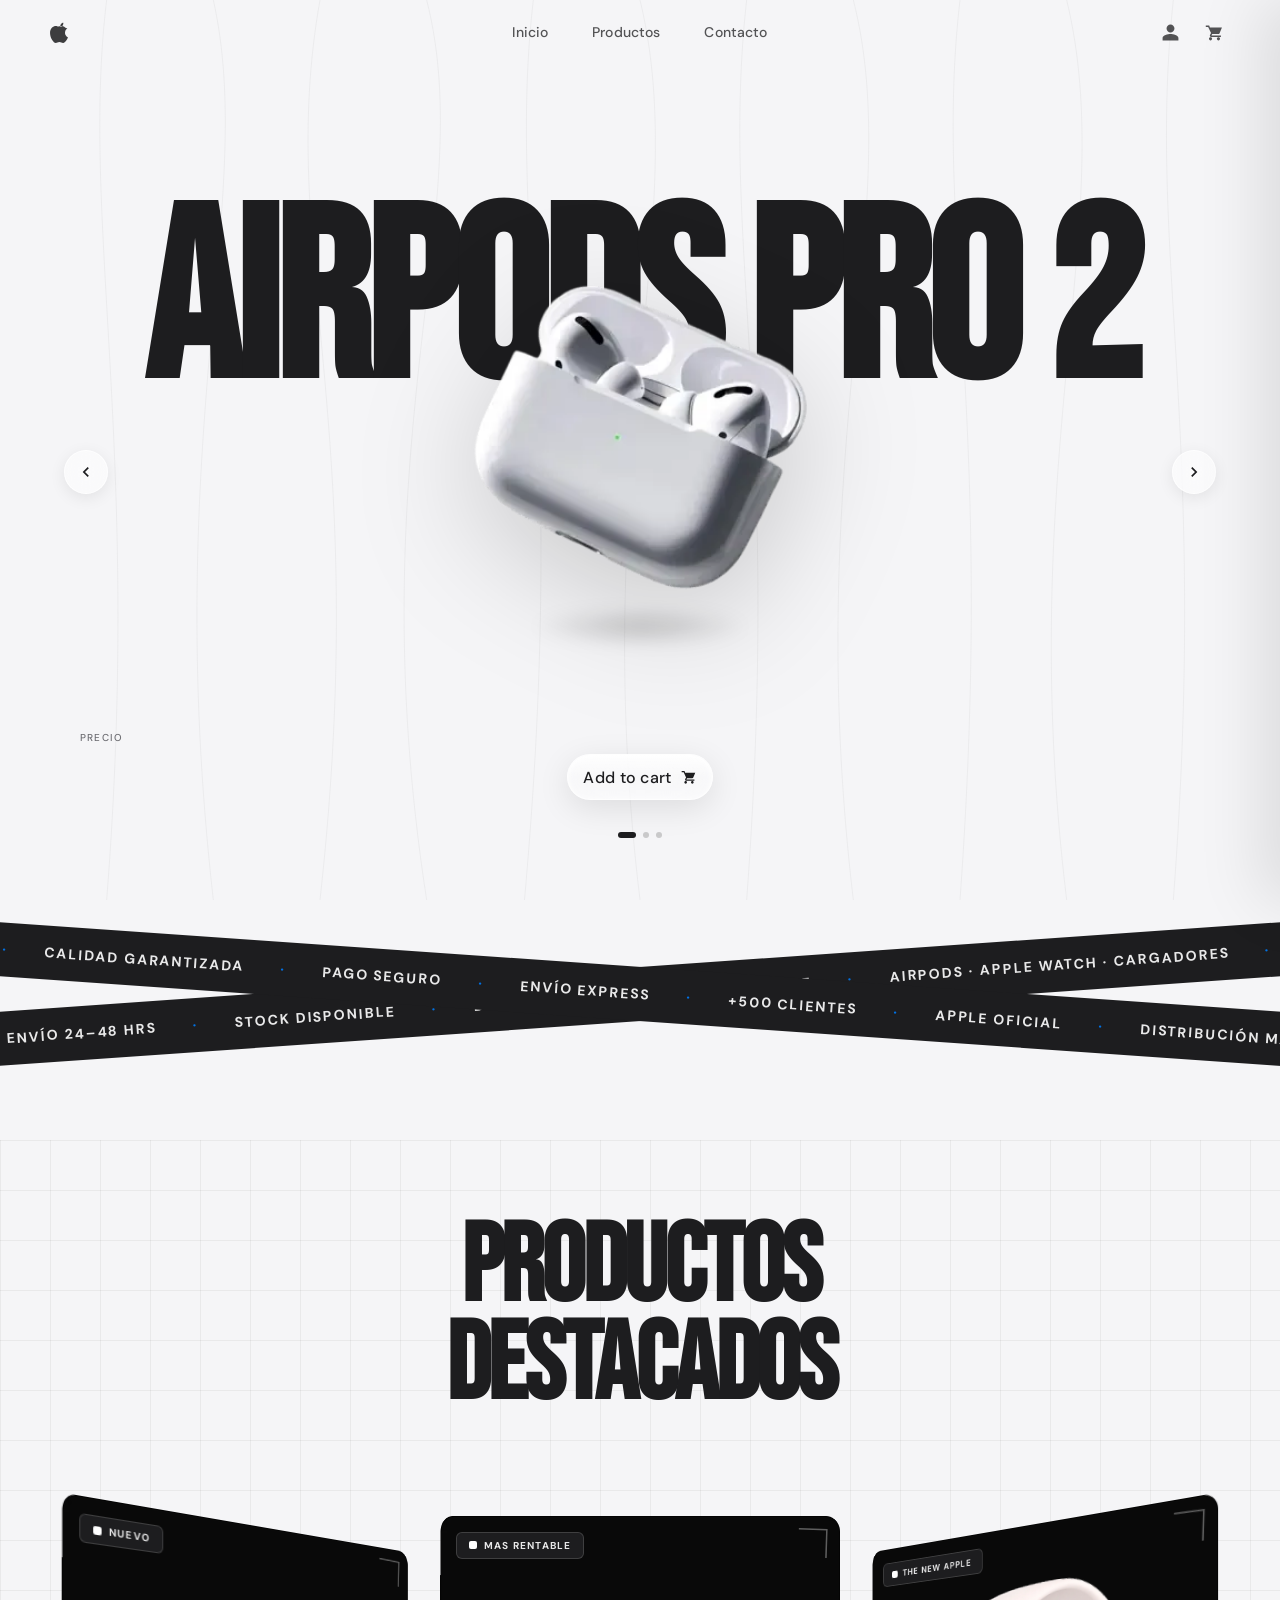
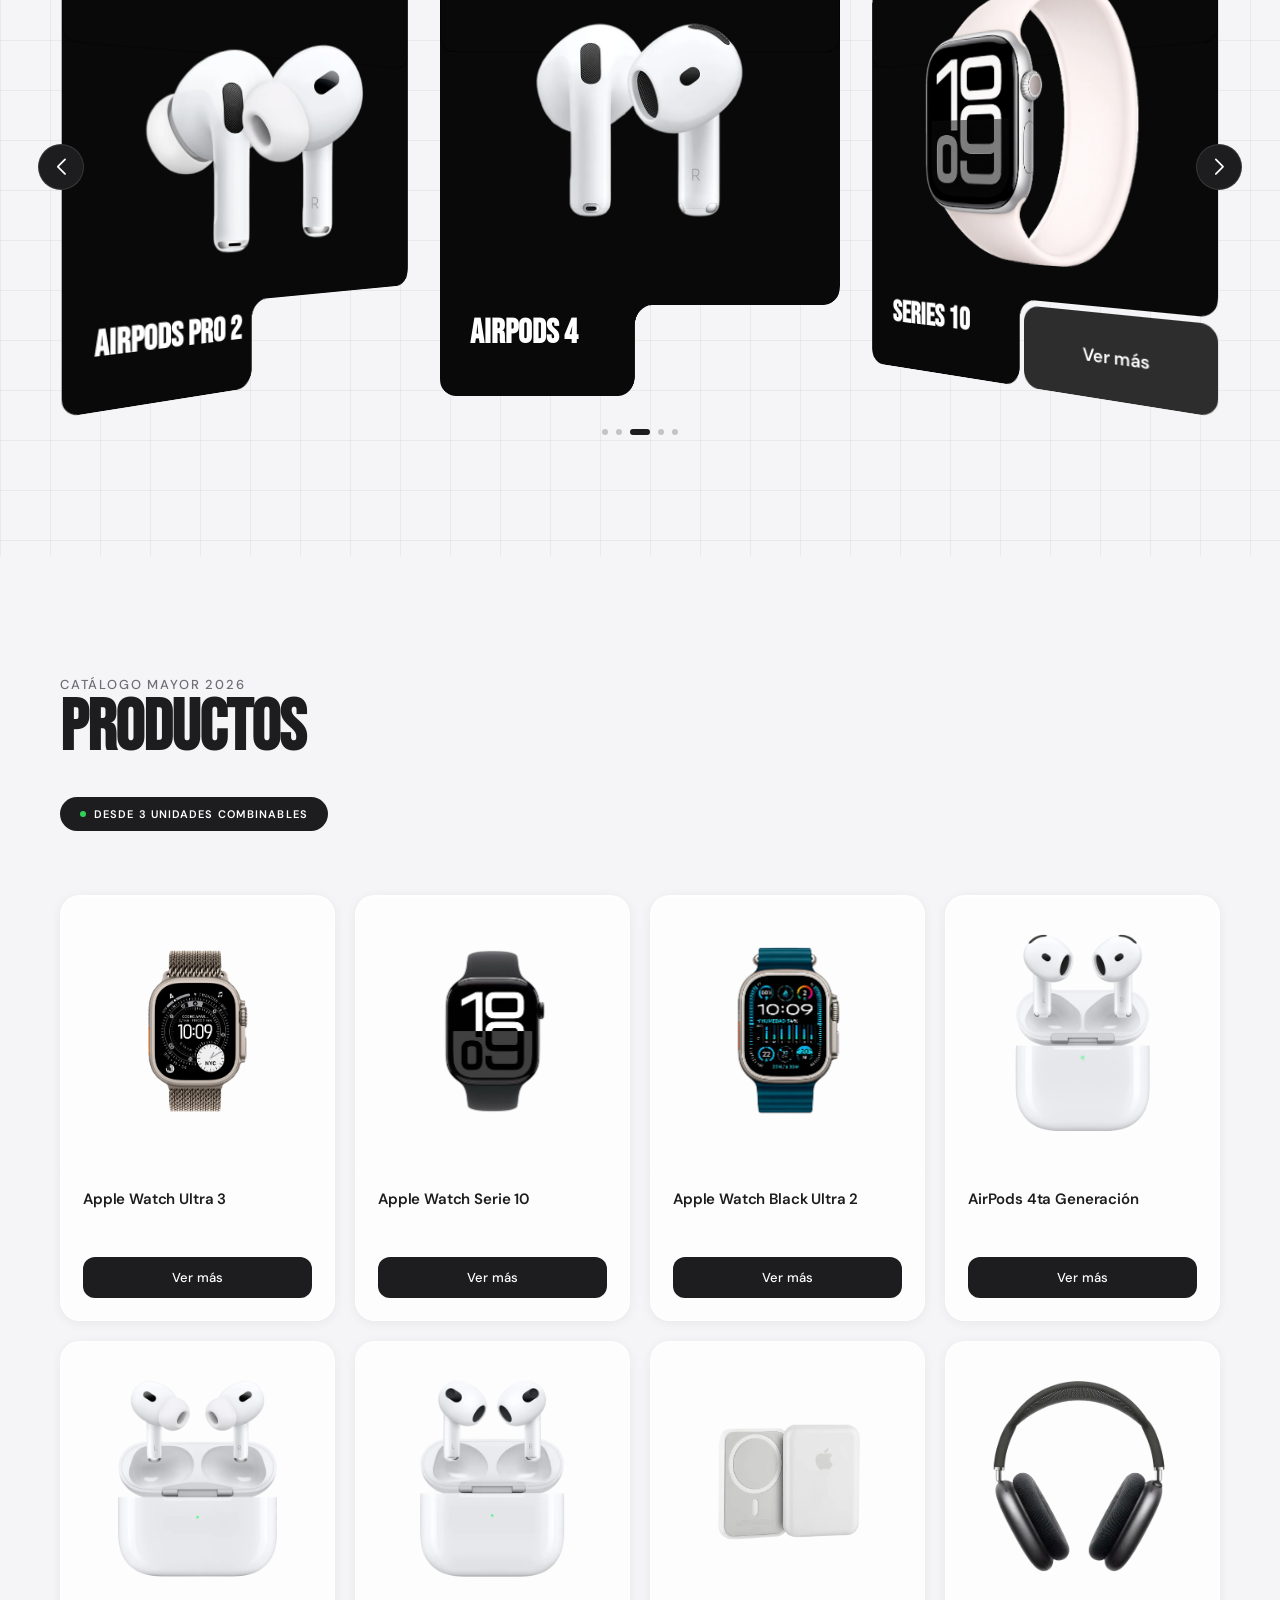
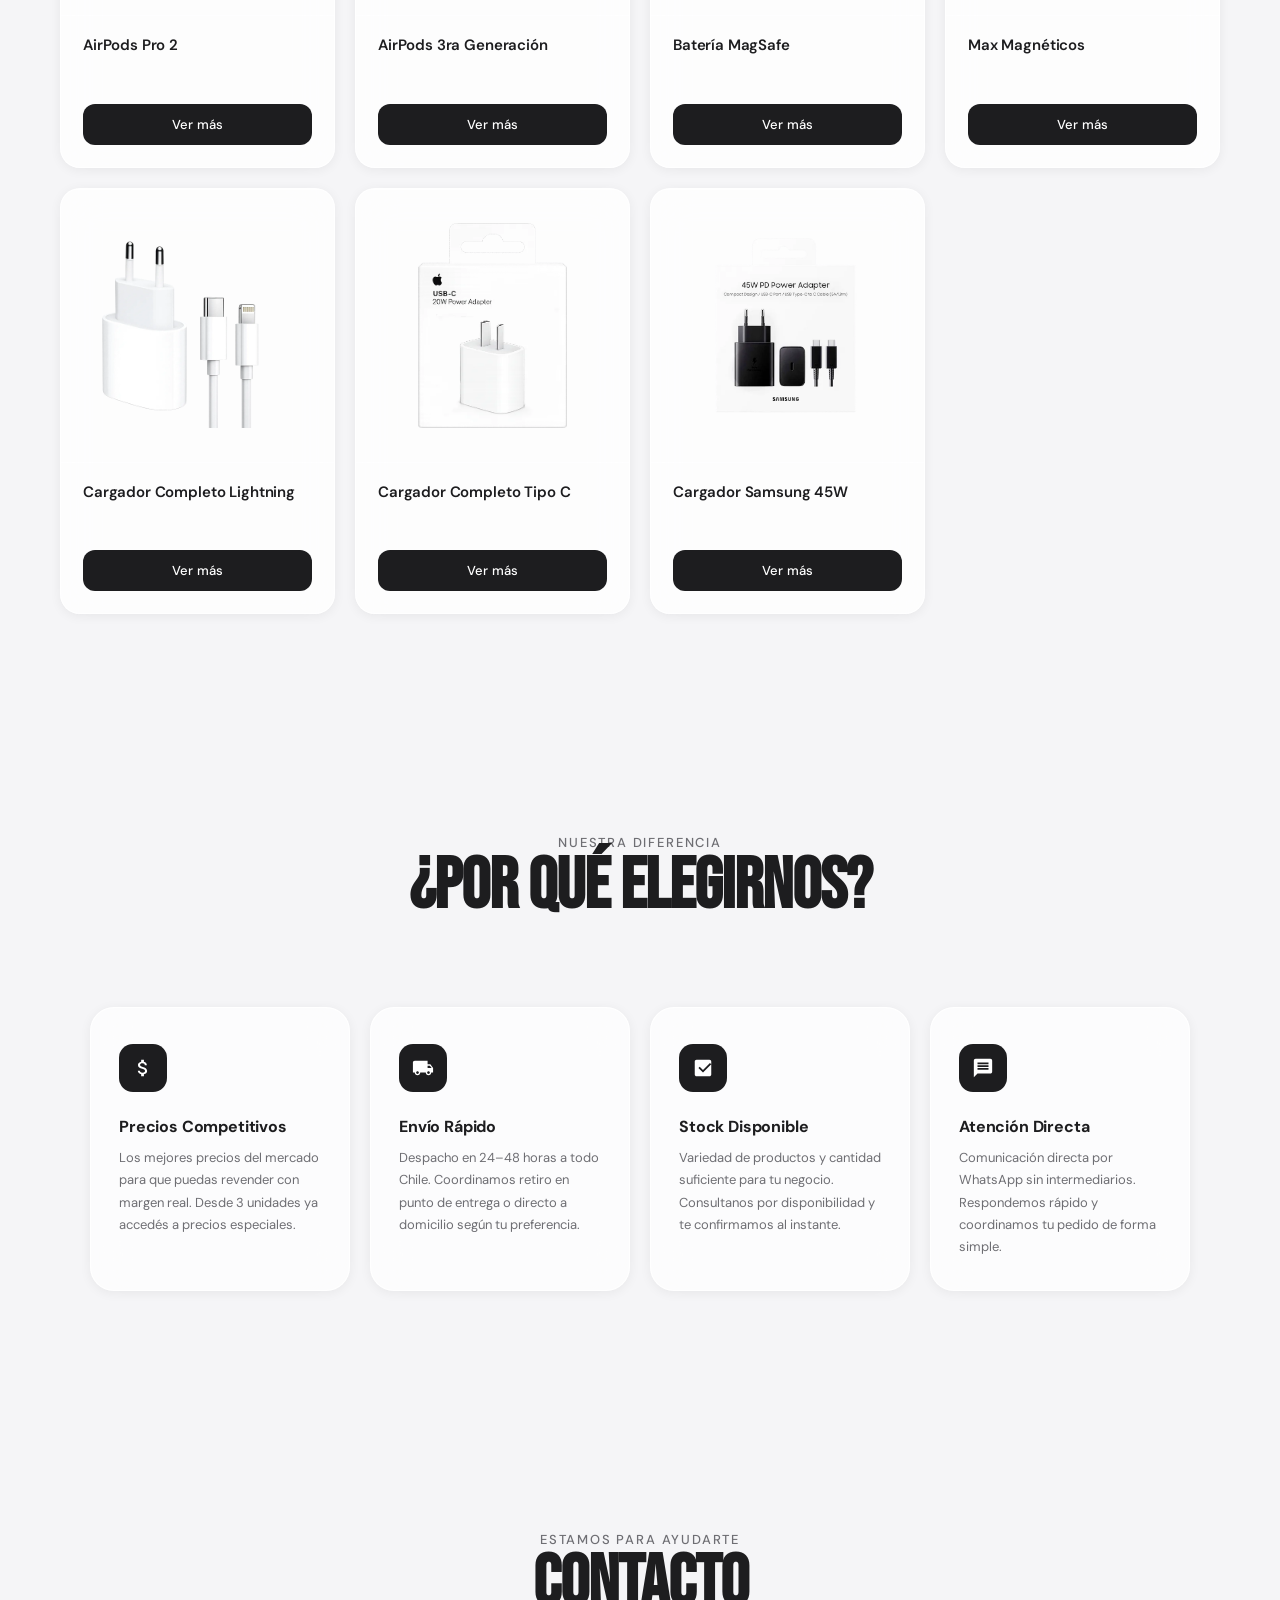
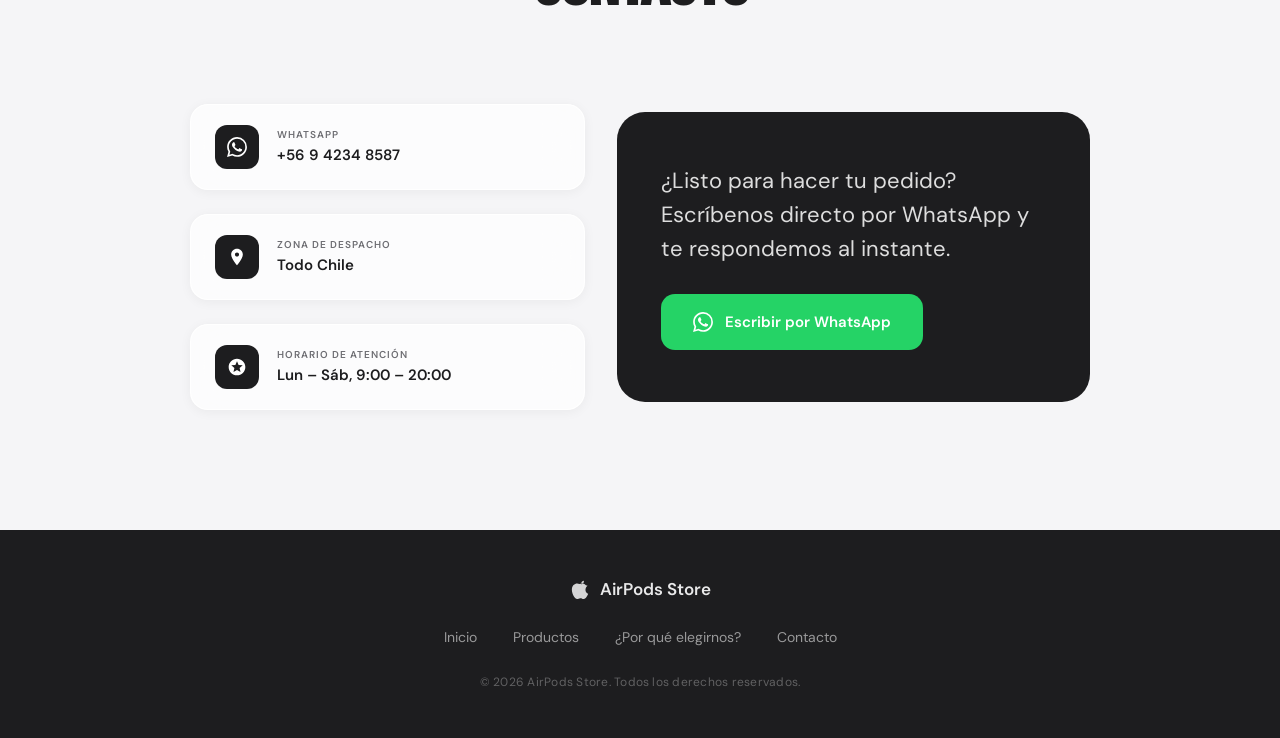
==== index.html @ 6870a66a "Update index.html" ====
<!DOCTYPE html>
<html lang="es">
<head>
  <meta charset="UTF-8">
  <meta name="viewport" content="width=device-width, initial-scale=1.0">
  <title>AirPods Store</title>
  <link rel="preconnect" href="https://fonts.googleapis.com">
  <link href="https://fonts.googleapis.com/css2?family=Bebas+Neue&family=DM+Sans:wght@300;400;500;600&family=Barlow:wght@100&family=Anton&family=Caveat:wght@700&display=swap" rel="stylesheet">
  <link rel="stylesheet" href="https://cdn.jsdelivr.net/npm/swiper@11/swiper-bundle.min.css">
  <link rel="stylesheet" href="style.css">
</head>
<body>

<!-- FONDO ANIMADO -->
<div class="background" aria-hidden="true">
  <svg viewBox="0 0 1440 900" preserveAspectRatio="none">
    <path d="M120,0 C90,220 160,450 120,900"  class="line l1"/>
    <path d="M240,0 C290,200 180,430 240,900"  class="line l2"/>
    <path d="M360,0 C310,250 420,420 360,900"  class="line l3"/>
    <path d="M480,0 C540,210 400,440 480,900"  class="line l4"/>
    <path d="M600,0 C570,230 640,410 590,900"  class="line l5"/>
    <path d="M720,0 C780,220 660,460 720,900"  class="line l6"/>
    <path d="M840,0 C810,240 880,420 840,900"  class="line l7"/>
    <path d="M960,0 C1020,210 900,450 960,900" class="line l8"/>
    <path d="M1080,0 C1050,230 1120,410 1080,900" class="line l9"/>
    <path d="M1200,0 C1260,220 1140,460 1200,900" class="line l10"/>
    <path d="M1320,0 C1290,250 1360,430 1320,900" class="line l11"/>
  </svg>
</div>

<!-- NAVBAR -->
<header class="nav" role="banner">
  <div class="nav-logo">
    <svg width="22" height="22" viewBox="0 0 814 1000" fill="currentColor">
      <path d="M788.1 340.9c-5.8 4.5-108.2 62.2-108.2 190.5 0 148.4 130.3 200.9 134.2 202.2-.6 3.2-20.7 71.9-68.7 141.9-42.8 61.6-87.5 123.1-155.5 123.1s-85.5-39.5-164-39.5c-76 0-103.7 40.8-165.9 40.8s-105-57.8-155.5-127.4C46 790.7 0 663 0 541.8c0-207.3 135.3-316.9 269.3-316.9 35.2 0 66.5 26.3 113.5 26.3 45.5 0 80.7-26.3 121.3-26.3 35.2 0 130.3 5.8 195.8 81.4zm-219.9-126.9c22.7-30.3 36.5-72.5 36.5-114.7 0-5.8-.6-11.6-1.9-16.5-35.2 1.3-77.4 23.3-103.1 56.5-20.7 25.7-37.1 67.9-37.1 110.1 0 6.4.6 12.8 1.3 15.5 2.6.6 5.2.6 7.7.6 31.5 0 71.4-21.5 96.6-51.5z"/>
    </svg>
  </div>
  <nav class="nav-center" aria-label="Navegación principal">
    <a href="#hero">Inicio</a>
    <a href="#productos">Productos</a>
    <a href="#contacto">Contacto</a>
  </nav>
  <div class="nav-right">
    <button class="icon-btn" aria-label="Cuenta">
      <svg class="icon" viewBox="0 0 24 24"><path d="M12 12c2.7 0 5-2.3 5-5s-2.3-5-5-5-5 2.3-5 5 2.3 5 5 5zm0 2c-3.3 0-10 1.7-10 5v3h20v-3c0-3.3-6.7-5-10-5z"/></svg>
    </button>
    <button class="icon-btn cart-trigger" aria-label="Carrito">
      <svg class="icon" viewBox="0 0 24 24"><path d="M7 18c-1.1 0-2 .9-2 2s.9 2 2 2 2-.9 2-2-.9-2-2-2zm10 0c-1.1 0-2 .9-2 2s.9 2 2 2 2-.9 2-2-.9-2-2-2zM7.2 14h9.5c.8 0 1.5-.5 1.7-1.2l3-7H6.2L5.3 3H1v2h3l3.6 7.6-1.3 2.4c-.1.2-.2.5-.2.8 0 1.1.9 2 2 2h12v-2H8.4c-.1 0-.2-.1-.2-.2l.03-.12L9.1 14z"/></svg>
      <span class="cart-count" id="cartCount">0</span>
    </button>
  </div>
</header>

<!-- HERO PRINCIPAL -->
<main class="hero" id="hero">
  <div class="hero-lines" aria-hidden="true">
    <svg viewBox="0 0 1440 900" preserveAspectRatio="none">
      <path d="M120,0 C90,220 160,450 120,900"  class="line l1"/>
      <path d="M240,0 C290,200 180,430 240,900"  class="line l2"/>
      <path d="M360,0 C310,250 420,420 360,900"  class="line l3"/>
      <path d="M480,0 C540,210 400,440 480,900"  class="line l4"/>
      <path d="M600,0 C570,230 640,410 590,900"  class="line l5"/>
      <path d="M720,0 C780,220 660,460 720,900"  class="line l6"/>
      <path d="M840,0 C810,240 880,420 840,900"  class="line l7"/>
      <path d="M960,0 C1020,210 900,450 960,900" class="line l8"/>
      <path d="M1080,0 C1050,230 1120,410 1080,900" class="line l9"/>
      <path d="M1200,0 C1260,220 1140,460 1200,900" class="line l10"/>
      <path d="M1320,0 C1290,250 1360,430 1320,900" class="line l11"/>
    </svg>
  </div>
  <div class="bg-text-wrap">
    <div class="bg-text-perspective">
      <span class="bg-text" id="bgText">AIRPODS PRO 2</span>
      <div class="bg-text-blue-wrap" id="bgTextBlueWrap">
        <span class="bg-text bg-text-blue" id="bgTextBlue">AIRPODS PRO 2</span>
        <span class="bg-text bg-text-zoom" id="bgTextZoom">AIRPODS PRO 2</span>
      </div>
    </div>
  </div>
  <button class="arrow-btn arrow-prev" id="prevBtn" aria-label="Producto anterior">
    <svg viewBox="0 0 24 24"><path d="M15.41 7.41L14 6l-6 6 6 6 1.41-1.41L10.83 12z"/></svg>
  </button>
  <div class="product-stage">
    <div class="product-wrap" id="productWrap">
      <img src="images/airpods.webp" class="product" id="productImg" alt="AirPods Pro 2" loading="eager">
    </div>
  </div>
  <button class="arrow-btn arrow-next" id="nextBtn" aria-label="Siguiente producto">
    <svg viewBox="0 0 24 24"><path d="M10 6L8.59 7.41 13.17 12l-4.58 4.59L10 18l6-6z"/></svg>
  </button>
  <div class="price-block">
    <div class="price-mask">
      <div class="price-inner" id="priceInner">
        <span class="price-label">Precio</span>
        <span class="price" id="productPrice">$25.000</span>
      </div>
    </div>
  </div>
  <button class="liquid-btn" id="addToCart" aria-label="Agregar al carrito">
    <span class="btn-inner">
      <span class="btn-text">Add to cart</span>
      <svg class="cart-icon" viewBox="0 0 24 24"><path d="M7 18c-1.1 0-2 .9-2 2s.9 2 2 2 2-.9 2-2-.9-2-2-2zm10 0c-1.1 0-2 .9-2 2s.9 2 2 2 2-.9 2-2-.9-2-2-2zM7.2 14h9.5c.8 0 1.5-.5 1.7-1.2l3-7H6.2L5.3 3H1v2h3l3.6 7.6-1.3 2.4c-.1.2-.2.5-.2.8 0 1.1.9 2 2 2h12v-2H8.4c-.1 0-.2-.1-.2-.2l.03-.12L9.1 14z"/></svg>
    </span>
    <span class="btn-success">
      <svg viewBox="0 0 24 24"><path d="M9 16.17L4.83 12l-1.42 1.41L9 19 21 7l-1.41-1.41z"/></svg>
      Agregado
    </span>
  </button>
  <div class="dots" id="dots" role="tablist" aria-label="Selector de producto"></div>
</main>

<!-- ══ CINTAS CRUZADAS ══ -->
<div class="xtape-wrap">
  <div class="xtape xtape-a">
    <div class="xtape-track">
      <span>Precios Mayoristas</span><span class="xtd">·</span>
      <span>Envío 24–48 hrs</span><span class="xtd">·</span>
      <span>Stock Disponible</span><span class="xtd">·</span>
      <span>Desde 3 Unidades</span><span class="xtd">·</span>
      <span>Todo Chile</span><span class="xtd">·</span>
      <span>AirPods · Apple Watch · Cargadores</span><span class="xtd">·</span>
      <span>Precios Mayoristas</span><span class="xtd">·</span>
      <span>Envío 24–48 hrs</span><span class="xtd">·</span>
      <span>Stock Disponible</span><span class="xtd">·</span>
      <span>Desde 3 Unidades</span><span class="xtd">·</span>
      <span>Todo Chile</span><span class="xtd">·</span>
      <span>AirPods · Apple Watch · Cargadores</span><span class="xtd">·</span>
      <span>Precios Mayoristas</span><span class="xtd">·</span>
      <span>Envío 24–48 hrs</span><span class="xtd">·</span>
      <span>Stock Disponible</span><span class="xtd">·</span>
      <span>Desde 3 Unidades</span><span class="xtd">·</span>
      <span>Todo Chile</span><span class="xtd">·</span>
      <span>AirPods · Apple Watch · Cargadores</span><span class="xtd">·</span>
      <span>Precios Mayoristas</span><span class="xtd">·</span>
      <span>Envío 24–48 hrs</span><span class="xtd">·</span>
      <span>Stock Disponible</span><span class="xtd">·</span>
      <span>Desde 3 Unidades</span><span class="xtd">·</span>
      <span>Todo Chile</span><span class="xtd">·</span>
      <span>AirPods · Apple Watch · Cargadores</span><span class="xtd">·</span>
    </div>
  </div>
  <div class="xtape xtape-b">
    <div class="xtape-track xtape-rev">
      <span>Distribución Mayorista</span><span class="xtd">·</span>
      <span>Calidad Garantizada</span><span class="xtd">·</span>
      <span>Pago Seguro</span><span class="xtd">·</span>
      <span>Envío Express</span><span class="xtd">·</span>
      <span>+500 Clientes</span><span class="xtd">·</span>
      <span>Apple Oficial</span><span class="xtd">·</span>
      <span>Distribución Mayorista</span><span class="xtd">·</span>
      <span>Calidad Garantizada</span><span class="xtd">·</span>
      <span>Pago Seguro</span><span class="xtd">·</span>
      <span>Envío Express</span><span class="xtd">·</span>
      <span>+500 Clientes</span><span class="xtd">·</span>
      <span>Apple Oficial</span><span class="xtd">·</span>
      <span>Distribución Mayorista</span><span class="xtd">·</span>
      <span>Calidad Garantizada</span><span class="xtd">·</span>
      <span>Pago Seguro</span><span class="xtd">·</span>
      <span>Envío Express</span><span class="xtd">·</span>
      <span>+500 Clientes</span><span class="xtd">·</span>
      <span>Apple Oficial</span><span class="xtd">·</span>
      <span>Distribución Mayorista</span><span class="xtd">·</span>
      <span>Calidad Garantizada</span><span class="xtd">·</span>
      <span>Pago Seguro</span><span class="xtd">·</span>
      <span>Envío Express</span><span class="xtd">·</span>
      <span>+500 Clientes</span><span class="xtd">·</span>
      <span>Apple Oficial</span><span class="xtd">·</span>
    </div>
  </div>
</div>

<!-- ══ DESTACADOS ══ -->
<section class="csl-section">
  <div class="csl-title-wrap">
    <h2 class="csl-title">PRODUCTOS<br>DESTACADOS</h2>
    <svg class="csl-stroke" viewBox="0 0 560 90" fill="none" xmlns="http://www.w3.org/2000/svg" aria-hidden="true">
      <defs>
        <clipPath id="textReveal">
          <rect id="revealRect" x="0" y="0" width="0" height="90"/>
        </clipPath>
      </defs>
      <text x="12" y="68" font-family="Caveat, cursive" font-size="64" font-weight="700" fill="#0071e3" clip-path="url(#textReveal)">Top del mercado</text>
    </svg>
  </div>

  <div class="swiper csl-swiper">
    <div class="swiper-wrapper">

      <div class="swiper-slide csl-slide" data-id="airpods-max" data-name="AirPods Max" data-price="26990" data-raw="26990" data-img-scale="0.75" data-desc="Accesorios magnéticos premium compatibles con MagSafe.">
        <div class="csl-corner"><svg width="31" height="31" viewBox="0 0 31 31" fill="none"><g opacity="0.35"><mask id="m1" fill="white"><path d="M30.6 1L1.6 0L0.7 29L29.7 30L30.6 1Z"/></mask><path d="M30.6 1L30.65 -0.47L32.2 -0.42L32.15 1.09L30.6 1ZM30.55 2.55L1.6 1.59L1.7 -1.43L30.65 -0.47L30.55 2.55ZM28.17 29.98L29.13 0.99L32.15 1.09L31.19 30.08L28.17 29.98Z" fill="white" mask="url(#m1)"/></g></svg></div>
        <span class="csl-tag">Más vendido</span>
        <div class="csl-img"><img src="images/airpodsmax.webp" alt="AirPods Max" loading="lazy"></div>
        <h3 class="csl-name">AirPods Max</h3>
        <span class="csl-price">$26.990</span>
        <button class="csl-rect">Ver más</button>
      </div>

      <div class="swiper-slide csl-slide" data-id="airpods-pro-2" data-name="AirPods Pro 2" data-price="14000" data-raw="14000" data-img-scale="0.95" data-desc="Cancelación activa de ruido de siguiente nivel, audio espacial personalizado y hasta 30 horas de batería.">
        <div class="csl-corner"><svg width="31" height="31" viewBox="0 0 31 31" fill="none"><g opacity="0.35"><mask id="m2" fill="white"><path d="M30.6 1L1.6 0L0.7 29L29.7 30L30.6 1Z"/></mask><path d="M30.6 1L30.65 -0.47L32.2 -0.42L32.15 1.09L30.6 1ZM30.55 2.55L1.6 1.59L1.7 -1.43L30.65 -0.47L30.55 2.55ZM28.17 29.98L29.13 0.99L32.15 1.09L31.19 30.08L28.17 29.98Z" fill="white" mask="url(#m2)"/></g></svg></div>
        <span class="csl-tag">Nuevo</span>
        <div class="csl-img"><img src="images/airpods2unidad.webp" alt="AirPods Pro 2" loading="lazy"></div>
        <h3 class="csl-name">AirPods Pro 2</h3>
        <span class="csl-price">$14.000</span>
        <button class="csl-rect">Ver más</button>
      </div>

      <div class="swiper-slide csl-slide" data-id="airpods-4" data-name="AirPods 4ta Generación" data-price="15000" data-raw="15000" data-img-scale="0.75" data-desc="Audio adaptativo de siguiente nivel con cancelación activa de ruido y hasta 30 horas de batería.">
        <div class="csl-corner"><svg width="31" height="31" viewBox="0 0 31 31" fill="none"><g opacity="0.35"><mask id="m3" fill="white"><path d="M30.6 1L1.6 0L0.7 29L29.7 30L30.6 1Z"/></mask><path d="M30.6 1L30.65 -0.47L32.2 -0.42L32.15 1.09L30.6 1ZM30.55 2.55L1.6 1.59L1.7 -1.43L30.65 -0.47L30.55 2.55ZM28.17 29.98L29.13 0.99L32.15 1.09L31.19 30.08L28.17 29.98Z" fill="white" mask="url(#m3)"/></g></svg></div>
        <span class="csl-tag">Mas Rentable</span>
        <div class="csl-img"><img src="images/airpods-4ta-generacion-v2.webp" alt="AirPods 4" loading="lazy"></div>
        <h3 class="csl-name">AirPods 4</h3>
        <span class="csl-price">$15.000</span>
        <button class="csl-rect">Ver más</button>
      </div>

      <div class="swiper-slide csl-slide" data-id="apple-watch-serie-10" data-name="Apple Watch Serie 10" data-price="29990" data-raw="29990" data-img-scale="0.75" data-desc="El Apple Watch más delgado hasta la fecha. Pantalla OLED más grande, detección de apnea del sueño y carga rápida.">
        <div class="csl-corner"><svg width="31" height="31" viewBox="0 0 31 31" fill="none"><g opacity="0.35"><mask id="m4" fill="white"><path d="M30.6 1L1.6 0L0.7 29L29.7 30L30.6 1Z"/></mask><path d="M30.6 1L30.65 -0.47L32.2 -0.42L32.15 1.09L30.6 1ZM30.55 2.55L1.6 1.59L1.7 -1.43L30.65 -0.47L30.55 2.55ZM28.17 29.98L29.13 0.99L32.15 1.09L31.19 30.08L28.17 29.98Z" fill="white" mask="url(#m4)"/></g></svg></div>
        <span class="csl-tag">The new Apple</span>
        <div class="csl-img"><img src="images/serie10desta.webp" alt="Series 10" loading="lazy"></div>
        <h3 class="csl-name">Series 10</h3>
        <span class="csl-price">$29.990</span>
        <button class="csl-rect">Ver más</button>
      </div>

      <div class="swiper-slide csl-slide" data-id="apple-watch-ultra-3" data-name="Apple Watch Ultra 3" data-price="29990" data-raw="29990" data-img-scale="0.75" data-desc="El Apple Watch más resistente. Titanio de grado aeroespacial, pantalla Always-On de 49mm y hasta 60 horas de batería.">
        <div class="csl-corner"><svg width="31" height="31" viewBox="0 0 31 31" fill="none"><g opacity="0.35"><mask id="m5" fill="white"><path d="M30.6 1L1.6 0L0.7 29L29.7 30L30.6 1Z"/></mask><path d="M30.6 1L30.65 -0.47L32.2 -0.42L32.15 1.09L30.6 1ZM30.55 2.55L1.6 1.59L1.7 -1.43L30.65 -0.47L30.55 2.55ZM28.17 29.98L29.13 0.99L32.15 1.09L31.19 30.08L28.17 29.98Z" fill="white" mask="url(#m5)"/></g></svg></div>
        <span class="csl-tag">Mejor Calificado</span>
        <div class="csl-img"><img src="images/apple-watch-ultra-3.webp" alt="Ultra 3" loading="lazy"></div>
        <h3 class="csl-name">Ultra 3</h3>
        <span class="csl-price">$29.990</span>
        <button class="csl-rect">Ver más</button>
      </div>

    </div>
    <div class="csl-arr-prev swiper-button-prev"></div>
    <div class="csl-arr-next swiper-button-next"></div>
    <div class="swiper-pagination csl-pagination"></div>
  </div>
</section>

<!-- ══ SECCIÓN PRODUCTOS ══ -->
<section id="productos">
  <div class="productos-header">
    <p class="productos-subtitulo">Catálogo Mayor 2026</p>
    <h2 class="productos-titulo">Productos</h2>
    <div class="productos-badge">Desde 3 unidades combinables</div>
  </div>
  <div class="productos-grid" id="productosGrid">

    <div class="product-card" data-id="apple-watch-ultra-3" data-name="Apple Watch Ultra 3" data-price="29990" data-raw="29990" data-img-scale="0.75" data-desc="El Apple Watch más resistente. Titanio de grado aeroespacial, pantalla Always-On de 49mm y hasta 60 horas de batería.">
      <div class="card-img-wrap"><img src="images/apple-watch-ultra-3.webp" alt="Apple Watch Ultra 3" loading="lazy" onerror="this.style.display='none';this.nextElementSibling.style.display='block'"><svg class="card-img-placeholder" style="display:none" viewBox="0 0 24 24" fill="currentColor"><path d="M21 19V5c0-1.1-.9-2-2-2H5c-1.1 0-2 .9-2 2v14c0 1.1.9 2 2 2h14c1.1 0 2-.9 2-2zM8.5 13.5l2.5 3.01L14.5 12l4.5 6H5l3.5-4.5z"/></svg></div>
      <div class="card-info"><p class="card-name">Apple Watch Ultra 3</p><p class="card-price">$29.990 <span class="card-unit">c/u</span></p><button class="card-btn">Ver más</button></div>
    </div>

    <div class="product-card" data-id="apple-watch-serie-10" data-name="Apple Watch Serie 10" data-price="29990" data-raw="29990" data-img-scale="0.75" data-desc="El Apple Watch más delgado hasta la fecha. Pantalla OLED más grande, detección de apnea del sueño y carga rápida.">
      <div class="card-img-wrap"><img src="images/serie-10.webp" alt="Apple Watch Serie 10" loading="lazy" onerror="this.style.display='none';this.nextElementSibling.style.display='block'"><svg class="card-img-placeholder" style="display:none" viewBox="0 0 24 24" fill="currentColor"><path d="M21 19V5c0-1.1-.9-2-2-2H5c-1.1 0-2 .9-2 2v14c0 1.1.9 2 2 2h14c1.1 0 2-.9 2-2zM8.5 13.5l2.5 3.01L14.5 12l4.5 6H5l3.5-4.5z"/></svg></div>
      <div class="card-info"><p class="card-name">Apple Watch Serie 10</p><p class="card-price">$29.990 <span class="card-unit">c/u</span></p><button class="card-btn">Ver más</button></div>
    </div>

    <div class="product-card" data-id="apple-watch-black-ultra-2" data-name="Apple Watch Black Ultra 2" data-price="29990" data-raw="29990" data-img-scale="0.75" data-desc="Edición Black del Ultra 2. Acabado en negro carbón, titanio negro y cristal de zafiro. Máxima resistencia y estilo.">
      <div class="card-img-wrap"><img src="images/black-ultra-2.webp" alt="Apple Watch Black Ultra 2" loading="lazy" onerror="this.style.display='none';this.nextElementSibling.style.display='block'"><svg class="card-img-placeholder" style="display:none" viewBox="0 0 24 24" fill="currentColor"><path d="M21 19V5c0-1.1-.9-2-2-2H5c-1.1 0-2 .9-2 2v14c0 1.1.9 2 2 2h14c1.1 0 2-.9 2-2zM8.5 13.5l2.5 3.01L14.5 12l4.5 6H5l3.5-4.5z"/></svg></div>
      <div class="card-info"><p class="card-name">Apple Watch Black Ultra 2</p><p class="card-price">$29.990 <span class="card-unit">c/u</span></p><button class="card-btn">Ver más</button></div>
    </div>

    <div class="product-card" data-id="airpods-4" data-name="AirPods 4ta Generación" data-price="15000" data-raw="15000" data-img-scale="0.75" data-desc="Diseño completamente rediseñado, audio adaptable y cancelación activa de ruido. La mejor experiencia sin cables.">
      <div class="card-img-wrap"><img src="images/airpods-4gen.webp" alt="AirPods 4ta Generación" loading="lazy" onerror="this.style.display='none';this.nextElementSibling.style.display='block'"><svg class="card-img-placeholder" style="display:none" viewBox="0 0 24 24" fill="currentColor"><path d="M21 19V5c0-1.1-.9-2-2-2H5c-1.1 0-2 .9-2 2v14c0 1.1.9 2 2 2h14c1.1 0 2-.9 2-2zM8.5 13.5l2.5 3.01L14.5 12l4.5 6H5l3.5-4.5z"/></svg></div>
      <div class="card-info"><p class="card-name">AirPods 4ta Generación</p><p class="card-price">$15.000 <span class="card-unit">c/u</span></p><button class="card-btn">Ver más</button></div>
    </div>

    <div class="product-card" data-id="airpods-pro-2" data-name="AirPods Pro 2" data-price="14000" data-raw="14000" data-img-scale="0.75" data-desc="Cancelación activa de ruido de siguiente nivel, audio espacial personalizado y hasta 30 horas de batería con el estuche.">
      <div class="card-img-wrap"><img src="images/airpods-pro-2.webp" alt="AirPods Pro 2" loading="lazy" onerror="this.style.display='none';this.nextElementSibling.style.display='block'"><svg class="card-img-placeholder" style="display:none" viewBox="0 0 24 24" fill="currentColor"><path d="M21 19V5c0-1.1-.9-2-2-2H5c-1.1 0-2 .9-2 2v14c0 1.1.9 2 2 2h14c1.1 0 2-.9 2-2zM8.5 13.5l2.5 3.01L14.5 12l4.5 6H5l3.5-4.5z"/></svg></div>
      <div class="card-info"><p class="card-name">AirPods Pro 2</p><p class="card-price">$14.000 <span class="card-unit">c/u</span></p><button class="card-btn">Ver más</button></div>
    </div>

    <div class="product-card" data-id="airpods-3" data-name="AirPods 3ra Generación" data-price="14000" data-raw="14000" data-img-scale="0.75" data-desc="Audio espacial, audio adaptativo y resistencia al agua IPX4. Diseño rediseñado y cómodo para uso diario.">
      <div class="card-img-wrap"><img src="images/airpods-3gen.webp" alt="AirPods 3ra Generación" loading="lazy" onerror="this.style.display='none';this.nextElementSibling.style.display='block'"><svg class="card-img-placeholder" style="display:none" viewBox="0 0 24 24" fill="currentColor"><path d="M21 19V5c0-1.1-.9-2-2-2H5c-1.1 0-2 .9-2 2v14c0 1.1.9 2 2 2h14c1.1 0 2-.9 2-2zM8.5 13.5l2.5 3.01L14.5 12l4.5 6H5l3.5-4.5z"/></svg></div>
      <div class="card-info"><p class="card-name">AirPods 3ra Generación</p><p class="card-price">$14.000 <span class="card-unit">c/u</span></p><button class="card-btn">Ver más</button></div>
    </div>

    <div class="product-card" data-id="bateria-magsafe" data-name="Batería MagSafe" data-price="13000" data-raw="13000" data-img-scale="0.75" data-desc="Batería externa magnética para iPhone. Se adhiere perfectamente y carga de forma inalámbrica sin cables. Compacta y ligera.">
      <div class="card-img-wrap"><img src="images/bateria-magsafe.webp" alt="Batería MagSafe" loading="lazy" onerror="this.style.display='none';this.nextElementSibling.style.display='block'"><svg class="card-img-placeholder" style="display:none" viewBox="0 0 24 24" fill="currentColor"><path d="M21 19V5c0-1.1-.9-2-2-2H5c-1.1 0-2 .9-2 2v14c0 1.1.9 2 2 2h14c1.1 0 2-.9 2-2zM8.5 13.5l2.5 3.01L14.5 12l4.5 6H5l3.5-4.5z"/></svg></div>
      <div class="card-info"><p class="card-name">Batería MagSafe</p><p class="card-price">$13.000 <span class="card-unit">c/u</span></p><button class="card-btn">Ver más</button></div>
    </div>

    <div class="product-card" data-id="airpods-max" data-name="Max Magnéticos" data-price="26990" data-raw="26990" data-img-scale="0.75" data-desc="Accesorios magnéticos premium compatibles con MagSafe. Fijación perfecta y carga inalámbrica optimizada.">
      <div class="card-img-wrap"><img src="images/max-magneticos.webp" alt="Max Magnéticos" loading="lazy" onerror="this.style.display='none';this.nextElementSibling.style.display='block'"><svg class="card-img-placeholder" style="display:none" viewBox="0 0 24 24" fill="currentColor"><path d="M21 19V5c0-1.1-.9-2-2-2H5c-1.1 0-2 .9-2 2v14c0 1.1.9 2 2 2h14c1.1 0 2-.9 2-2zM8.5 13.5l2.5 3.01L14.5 12l4.5 6H5l3.5-4.5z"/></svg></div>
      <div class="card-info"><p class="card-name">Max Magnéticos</p><p class="card-price">$26.990 <span class="card-unit">c/u</span></p><button class="card-btn">Ver más</button></div>
    </div>

    <div class="product-card" data-id="cargador-lightning" data-name="Cargador Lightning Completo" data-price="5000" data-raw="5000" data-img-scale="0.75" data-desc="Cargador completo con cable Lightning y adaptador de corriente. Compatible con iPhone, iPad y AirPods.">
      <div class="card-img-wrap"><img src="images/cargador-lightning.webp" alt="Cargador Lightning" loading="lazy" onerror="this.style.display='none';this.nextElementSibling.style.display='block'"><svg class="card-img-placeholder" style="display:none" viewBox="0 0 24 24" fill="currentColor"><path d="M21 19V5c0-1.1-.9-2-2-2H5c-1.1 0-2 .9-2 2v14c0 1.1.9 2 2 2h14c1.1 0 2-.9 2-2zM8.5 13.5l2.5 3.01L14.5 12l4.5 6H5l3.5-4.5z"/></svg></div>
      <div class="card-info"><p class="card-name">Cargador Completo Lightning</p><p class="card-price">$5.000 <span class="card-unit">c/u</span></p><button class="card-btn">Ver más</button></div>
    </div>

    <div class="product-card" data-id="cargador-tipo-c" data-name="Cargador Tipo C Completo" data-price="5000" data-raw="5000" data-img-scale="0.75" data-desc="Cargador completo con cable USB-C. Compatible con iPhone 15 en adelante, iPad Pro y MacBook. Carga rápida.">
      <div class="card-img-wrap"><img src="images/cargador-tipo-c.webp" alt="Cargador Tipo C" loading="lazy" onerror="this.style.display='none';this.nextElementSibling.style.display='block'"><svg class="card-img-placeholder" style="display:none" viewBox="0 0 24 24" fill="currentColor"><path d="M21 19V5c0-1.1-.9-2-2-2H5c-1.1 0-2 .9-2 2v14c0 1.1.9 2 2 2h14c1.1 0 2-.9 2-2zM8.5 13.5l2.5 3.01L14.5 12l4.5 6H5l3.5-4.5z"/></svg></div>
      <div class="card-info"><p class="card-name">Cargador Completo Tipo C</p><p class="card-price">$5.000 <span class="card-unit">c/u</span></p><button class="card-btn">Ver más</button></div>
    </div>

    <div class="product-card" data-id="cargador-samsung-45w" data-name="Cargador Samsung 45W" data-price="6000" data-raw="6000" data-img-scale="0.75" data-desc="Cargador ultra rápido Samsung 45W. Compatible con toda la línea Galaxy. Carga completa en menos de una hora.">
      <div class="card-img-wrap"><img src="images/cargador-samsung-45w.webp" alt="Cargador Samsung 45W" loading="lazy" onerror="this.style.display='none';this.nextElementSibling.style.display='block'"><svg class="card-img-placeholder" style="display:none" viewBox="0 0 24 24" fill="currentColor"><path d="M21 19V5c0-1.1-.9-2-2-2H5c-1.1 0-2 .9-2 2v14c0 1.1.9 2 2 2h14c1.1 0 2-.9 2-2zM8.5 13.5l2.5 3.01L14.5 12l4.5 6H5l3.5-4.5z"/></svg></div>
      <div class="card-info"><p class="card-name">Cargador Samsung 45W</p><p class="card-price">$6.000 <span class="card-unit">c/u</span></p><button class="card-btn">Ver más</button></div>
    </div>

  </div>
</section>

<!-- ══ ¿POR QUÉ ELEGIRNOS? ══ -->
<section id="por-que" class="porque-section">
  <div class="porque-inner">
    <div class="porque-header">
      <p class="productos-subtitulo">Nuestra diferencia</p>
      <h2 class="productos-titulo">¿Por qué elegirnos?</h2>
    </div>

    <div class="porque-grid">

      <!-- CARD 1 -->
      <div class="porque-card">
        <div class="porque-card-inner">
          <div class="porque-card-front">
            <div class="porque-icon">
              <svg viewBox="0 0 24 24"><path d="M11.8 10.9c-2.27-.59-3-1.2-3-2.15 0-1.09 1.01-1.85 2.7-1.85 1.78 0 2.44.85 2.5 2.1h2.21c-.07-1.72-1.12-3.3-3.21-3.81V3h-3v2.16c-1.94.42-3.5 1.68-3.5 3.61 0 2.31 1.91 3.46 4.7 4.13 2.5.6 3 1.48 3 2.41 0 .69-.49 1.79-2.7 1.79-2.06 0-2.87-.92-2.98-2.1h-2.2c.12 2.19 1.76 3.42 3.68 3.83V21h3v-2.15c1.95-.37 3.5-1.5 3.5-3.55 0-2.84-2.43-3.81-4.7-4.4z"/></svg>
            </div>
          </div>
          
          <div class="porque-card-back">
            <h3 class="porque-title">Precios Competitivos</h3>
            <p class="porque-desc">Los mejores precios del mercado para que puedas revender con margen real. Desde 3 unidades ya accedés a precios especiales.</p>
          </div>
        </div>
      </div>
      

      <!-- CARD 2 -->
      <div class="porque-card">
        <div class="porque-card-inner">
          <div class="porque-card-front">
            <div class="porque-icon">
              <svg viewBox="0 0 24 24"><path d="M20 8h-3V4H3c-1.1 0-2 .9-2 2v11h2c0 1.66 1.34 3 3 3s3-1.34 3-3h6c0 1.66 1.34 3 3 3s3-1.34 3-3h2v-5l-3-4zM6 18.5c-.83 0-1.5-.67-1.5-1.5s.67-1.5 1.5-1.5 1.5.67 1.5 1.5-.67 1.5-1.5 1.5zm13.5-9l1.96 2.5H17V9.5h2.5zm-1.5 9c-.83 0-1.5-.67-1.5-1.5s.67-1.5 1.5-1.5 1.5.67 1.5 1.5-.67 1.5-1.5 1.5z"/></svg>
            </div>
          </div>
          <div class="porque-card-back">
            <h3 class="porque-title">Envío Rápido</h3>
            <p class="porque-desc">Despacho en 24–48 horas a todo Chile. Coordinamos retiro en punto de entrega o directo a domicilio según tu preferencia.</p>
          </div>
        </div>
      </div>

      <!-- CARD 3 -->
      <div class="porque-card">
        <div class="porque-card-inner">
          <div class="porque-card-front">
            <div class="porque-icon">
              <svg viewBox="0 0 24 24"><path d="M19 3H5c-1.1 0-2 .9-2 2v14c0 1.1.9 2 2 2h14c1.1 0 2-.9 2-2V5c0-1.1-.9-2-2-2zm-7 14l-5-5 1.41-1.41L12 14.17l7.59-7.59L21 8l-9 9z"/></svg>
            </div>
          </div>
          <div class="porque-card-back">
            <h3 class="porque-title">Stock Disponible</h3>
            <p class="porque-desc">Variedad de productos y cantidad suficiente para tu negocio. Consultanos por disponibilidad y te confirmamos al instante.</p>
          </div>
        </div>
      </div>

      <!-- CARD 4 -->
      <div class="porque-card">
        <div class="porque-card-inner">
          <div class="porque-card-front">
            <div class="porque-icon">
              <svg viewBox="0 0 24 24"><path d="M20 2H4c-1.1 0-2 .9-2 2v18l4-4h14c1.1 0 2-.9 2-2V4c0-1.1-.9-2-2-2zm-2 12H6v-2h12v2zm0-3H6V9h12v2zm0-3H6V6h12v2z"/></svg>
            </div>
          </div>
          <div class="porque-card-back">
            <h3 class="porque-title">Atención Directa</h3>
            <p class="porque-desc">Comunicación directa por WhatsApp sin intermediarios. Respondemos rápido y coordinamos tu pedido de forma simple.</p>
          </div>
        </div>
      </div>

    </div>
  </div>
</section>

<!-- ══ CONTACTO ══ -->
<section id="contacto" class="contacto-section">
  <div class="contacto-inner">
    <div class="contacto-header">
      <p class="productos-subtitulo">Estamos para ayudarte</p>
      <h2 class="productos-titulo">Contacto</h2>
    </div>
    <div class="contacto-grid">
      <div class="contacto-info">
        <div class="contacto-item">
          <div class="contacto-icon">
            <svg viewBox="0 0 24 24"><path d="M17.472 14.382c-.297-.149-1.758-.867-2.03-.967-.273-.099-.471-.148-.67.15-.197.297-.767.966-.94 1.164-.173.199-.347.223-.644.075-.297-.15-1.255-.463-2.39-1.475-.883-.788-1.48-1.761-1.653-2.059-.173-.297-.018-.458.13-.606.134-.133.298-.347.446-.52.149-.174.198-.298.298-.497.099-.198.05-.371-.025-.52-.075-.149-.669-1.612-.916-2.207-.242-.579-.487-.5-.669-.51-.173-.008-.371-.01-.57-.01-.198 0-.52.074-.792.372-.272.297-1.04 1.016-1.04 2.479 0 1.462 1.065 2.875 1.213 3.074.149.198 2.096 3.2 5.077 4.487.709.306 1.262.489 1.694.625.712.227 1.36.195 1.871.118.571-.085 1.758-.719 2.006-1.413.248-.694.248-1.289.173-1.413-.074-.124-.272-.198-.57-.347m-5.421 7.403h-.004a9.87 9.87 0 01-5.031-1.378l-.361-.214-3.741.982.998-3.648-.235-.374a9.86 9.86 0 01-1.51-5.26c.001-5.45 4.436-9.884 9.888-9.884 2.64 0 5.122 1.03 6.988 2.898a9.825 9.825 0 012.893 6.994c-.003 5.45-4.437 9.884-9.885 9.884m8.413-18.297A11.815 11.815 0 0012.05 0C5.495 0 .16 5.335.157 11.892c0 2.096.547 4.142 1.588 5.945L.057 24l6.305-1.654a11.882 11.882 0 005.683 1.448h.005c6.554 0 11.89-5.335 11.893-11.893a11.821 11.821 0 00-3.48-8.413z"/></svg>
          </div>
          <div>
            <p class="contacto-label">WhatsApp</p>
            <p class="contacto-value">+56 9 4234 8587</p>
          </div>
        </div>
        <div class="contacto-item">
          <div class="contacto-icon">
            <svg viewBox="0 0 24 24"><path d="M12 2C8.13 2 5 5.13 5 9c0 5.25 7 13 7 13s7-7.75 7-13c0-3.87-3.13-7-7-7zm0 9.5c-1.38 0-2.5-1.12-2.5-2.5s1.12-2.5 2.5-2.5 2.5 1.12 2.5 2.5-1.12 2.5-2.5 2.5z"/></svg>
          </div>
          <div>
            <p class="contacto-label">Zona de despacho</p>
            <p class="contacto-value">Todo Chile</p>
          </div>
        </div>
        <div class="contacto-item">
          <div class="contacto-icon">
            <svg viewBox="0 0 24 24"><path d="M11.99 2C6.47 2 2 6.48 2 12s4.47 10 9.99 10C17.52 22 22 17.52 22 12S17.52 2 11.99 2zm4.24 16L12 15.45 7.77 18l1.12-4.81-3.73-3.23 4.92-.42L12 5l1.92 4.53 4.92.42-3.73 3.23L16.23 18z"/></svg>
          </div>
          <div>
            <p class="contacto-label">Horario de atención</p>
            <p class="contacto-value">Lun – Sáb, 9:00 – 20:00</p>
          </div>
        </div>
      </div>
      <div class="contacto-cta">
        <p class="contacto-cta-text">¿Listo para hacer tu pedido? Escríbenos directo por WhatsApp y te respondemos al instante.</p>
        <a class="contacto-wa-btn" href="https://wa.me/56942348587?text=Hola!%20Me%20interesa%20hacer%20un%20pedido" target="_blank">
          <svg viewBox="0 0 24 24"><path d="M17.472 14.382c-.297-.149-1.758-.867-2.03-.967-.273-.099-.471-.148-.67.15-.197.297-.767.966-.94 1.164-.173.199-.347.223-.644.075-.297-.15-1.255-.463-2.39-1.475-.883-.788-1.48-1.761-1.653-2.059-.173-.297-.018-.458.13-.606.134-.133.298-.347.446-.52.149-.174.198-.298.298-.497.099-.198.05-.371-.025-.52-.075-.149-.669-1.612-.916-2.207-.242-.579-.487-.5-.669-.51-.173-.008-.371-.01-.57-.01-.198 0-.52.074-.792.372-.272.297-1.04 1.016-1.04 2.479 0 1.462 1.065 2.875 1.213 3.074.149.198 2.096 3.2 5.077 4.487.709.306 1.262.489 1.694.625.712.227 1.36.195 1.871.118.571-.085 1.758-.719 2.006-1.413.248-.694.248-1.289.173-1.413-.074-.124-.272-.198-.57-.347m-5.421 7.403h-.004a9.87 9.87 0 01-5.031-1.378l-.361-.214-3.741.982.998-3.648-.235-.374a9.86 9.86 0 01-1.51-5.26c.001-5.45 4.436-9.884 9.888-9.884 2.64 0 5.122 1.03 6.988 2.898a9.825 9.825 0 012.893 6.994c-.003 5.45-4.437 9.884-9.885 9.884m8.413-18.297A11.815 11.815 0 0012.05 0C5.495 0 .16 5.335.157 11.892c0 2.096.547 4.142 1.588 5.945L.057 24l6.305-1.654a11.882 11.882 0 005.683 1.448h.005c6.554 0 11.89-5.335 11.893-11.893a11.821 11.821 0 00-3.48-8.413z"/></svg>
          Escribir por WhatsApp
        </a>
      </div>
    </div>
  </div>
</section>

<!-- ══ FOOTER ══ -->
<footer class="footer">
  <div class="footer-inner">
    <div class="footer-logo">
      <svg width="20" height="20" viewBox="0 0 814 1000" fill="currentColor">
        <path d="M788.1 340.9c-5.8 4.5-108.2 62.2-108.2 190.5 0 148.4 130.3 200.9 134.2 202.2-.6 3.2-20.7 71.9-68.7 141.9-42.8 61.6-87.5 123.1-155.5 123.1s-85.5-39.5-164-39.5c-76 0-103.7 40.8-165.9 40.8s-105-57.8-155.5-127.4C46 790.7 0 663 0 541.8c0-207.3 135.3-316.9 269.3-316.9 35.2 0 66.5 26.3 113.5 26.3 45.5 0 80.7-26.3 121.3-26.3 35.2 0 130.3 5.8 195.8 81.4zm-219.9-126.9c22.7-30.3 36.5-72.5 36.5-114.7 0-5.8-.6-11.6-1.9-16.5-35.2 1.3-77.4 23.3-103.1 56.5-20.7 25.7-37.1 67.9-37.1 110.1 0 6.4.6 12.8 1.3 15.5 2.6.6 5.2.6 7.7.6 31.5 0 71.4-21.5 96.6-51.5z"/>
      </svg>
      <span>AirPods Store</span>
    </div>
    <nav class="footer-nav">
      <a href="#hero">Inicio</a>
      <a href="#productos">Productos</a>
      <a href="#por-que">¿Por qué elegirnos?</a>
      <a href="#contacto">Contacto</a>
    </nav>
    <p class="footer-copy">© 2026 AirPods Store. Todos los derechos reservados.</p>
  </div>
</footer>

<div class="ppage-overlay" id="ppageOverlay"></div>
<div class="ppage" id="ppage" style="display:none">
  <div class="ppage-aura" id="ppageAura"></div>
  <button class="ppage-back" id="ppageBack" aria-label="Volver">
    <svg viewBox="0 0 24 24"><path d="M20 11H7.83l5.59-5.59L12 4l-8 8 8 8 1.41-1.41L7.83 13H20v-2z"/></svg>
    Volver
  </button>
  <div class="ppage-img-panel" id="ppageImgPanel">
    <div class="ppage-img-bg"></div>
    <div class="ppage-thumbs" id="ppageThumbs"></div>
    <div class="ppage-img-wrap" id="ppageImgWrap">
      <img class="ppage-img" id="ppageImg" src="" alt="">
    </div>
    <button class="ppage-img-next" id="ppageImgNext" aria-label="Siguiente vista">
      <svg viewBox="0 0 24 24"><path d="M10 6L8.59 7.41 13.17 12l-4.58 4.59L10 18l6-6z"/></svg>
    </button>
    <div class="ppage-img-dots" id="ppageImgDots"></div>
  </div>
  <div class="ppage-info" id="ppageInfo">
    <p class="ppage-name" id="ppageName"></p>
    <p class="ppage-desc" id="ppageDesc"></p>
    <div id="ppageTierWrap">
      <p class="ppage-tier-label">Precio</p>
      <div class="ppage-tier-selected" id="ppageTierSelected">
        <div class="tier-lines" aria-hidden="true">
          <svg viewBox="0 0 400 60" preserveAspectRatio="none">
            <path d="M30,0 C25,15 35,45 30,60" class="tl tl1"/>
            <path d="M65,0 C72,20 58,40 65,60" class="tl tl2"/>
            <path d="M100,0 C93,18 107,42 100,60" class="tl tl3"/>
            <path d="M135,0 C142,22 128,38 135,60" class="tl tl4"/>
            <path d="M170,0 C163,16 177,44 170,60" class="tl tl5"/>
            <path d="M205,0 C212,20 198,40 205,60" class="tl tl1"/>
            <path d="M240,0 C233,18 247,42 240,60" class="tl tl2"/>
            <path d="M275,0 C282,22 268,38 275,60" class="tl tl3"/>
            <path d="M310,0 C303,16 317,44 310,60" class="tl tl4"/>
            <path d="M345,0 C352,20 338,40 345,60" class="tl tl5"/>
            <path d="M380,0 C373,18 387,42 380,60" class="tl tl1"/>
          </svg>
        </div>
        <span class="ppage-tier-selected-text" id="ppageTierSelectedText">1 unidad</span>
        <div style="display:flex;align-items:center;gap:12px">
          <span class="ppage-tier-selected-price" id="ppageTierSelectedPrice"></span>
          <div class="ppage-tier-chevron" id="ppageTierChevron">
            <svg viewBox="0 0 24 24"><path d="M7 10l5 5 5-5z"/></svg>
          </div>
        </div>
      </div>
      <div class="ppage-tiers-list" id="ppageTiersList">
        <div id="ppagePricesTable"></div>
      </div>
    </div>
    <div id="ppageActionsWrap">
      <div class="ppage-actions">
        <div class="ppage-total-row">
          <span class="ppage-total-label-sm">Total</span>
          <div class="ppage-qty">
            <button class="ppage-qty-btn" id="ppageQtyMinus">−</button>
            <span class="ppage-qty-num" id="ppageQtyNum">1</span>
            <button class="ppage-qty-btn" id="ppageQtyPlus">+</button>
          </div>
          <span class="ppage-total-amount" id="ppageTotal"></span>
        </div>

        <button class="ppage-cart-btn" id="ppageCartBtn"><svg viewBox="0 0 24 24"><path d="M7 18c-1.1 0-2 .9-2 2s.9 2 2 2 2-.9 2-2-.9-2-2-2zm10 0c-1.1 0-2 .9-2 2s.9 2 2 2 2-.9 2-2-.9-2-2-2zM7.2 14h9.5c.8 0 1.5-.5 1.7-1.2l3-7H6.2L5.3 3H1v2h3l3.6 7.6-1.3 2.4c-.1.2-.2.5-.2.8 0 1.1.9 2 2 2h12v-2H8.4c-.1 0-.2-.1-.2-.2l.03-.12L9.1 14z"/></svg></button>
        <button class="ppage-wa-btn" id="ppageWaBtn"><svg viewBox="0 0 24 24"><path d="M17.472 14.382c-.297-.149-1.758-.867-2.03-.967-.273-.099-.471-.148-.67.15-.197.297-.767.966-.94 1.164-.173.199-.347.223-.644.075-.297-.15-1.255-.463-2.39-1.475-.883-.788-1.48-1.761-1.653-2.059-.173-.297-.018-.458.13-.606.134-.133.298-.347.446-.52.149-.174.198-.298.298-.497.099-.198.05-.371-.025-.52-.075-.149-.669-1.612-.916-2.207-.242-.579-.487-.5-.669-.51-.173-.008-.371-.01-.57-.01-.198 0-.52.074-.792.372-.272.297-1.04 1.016-1.04 2.479 0 1.462 1.065 2.875 1.213 3.074.149.198 2.096 3.2 5.077 4.487.709.306 1.262.489 1.694.625.712.227 1.36.195 1.871.118.571-.085 1.758-.719 2.006-1.413.248-.694.248-1.289.173-1.413-.074-.124-.272-.198-.57-.347m-5.421 7.403h-.004a9.87 9.87 0 01-5.031-1.378l-.361-.214-3.741.982.998-3.648-.235-.374a9.86 9.86 0 01-1.51-5.26c.001-5.45 4.436-9.884 9.888-9.884 2.64 0 5.122 1.03 6.988 2.898a9.825 9.825 0 012.893 6.994c-.003 5.45-4.437 9.884-9.885 9.884m8.413-18.297A11.815 11.815 0 0012.05 0C5.495 0 .16 5.335.157 11.892c0 2.096.547 4.142 1.588 5.945L.057 24l6.305-1.654a11.882 11.882 0 005.683 1.448h.005c6.554 0 11.89-5.335 11.893-11.893a11.821 11.821 0 00-3.48-8.413z"/></svg>Consultar </button>
        <button class="ppage-mp-btn" id="ppageMpBtn"><svg viewBox="0 0 24 24"><path d="M20 4H4c-1.11 0-2 .89-2 2v12c0 1.11.89 2 2 2h16c1.11 0 2-.89 2-2V6c0-1.11-.89-2-2-2zm0 14H4v-6h16v6zm0-10H4V6h16v2z"/></svg>Pagar con MP </button>
        </div>
    </div>
    <div id="ppageAccordions">
      <div class="ppage-accordion">
        <div class="ppage-accordion-header" id="ppage-features-header">
          <span class="ppage-accordion-title">Características</span>
          <div class="ppage-accordion-chevron" id="ppage-features-chev"><svg viewBox="0 0 24 24"><path d="M7 10l5 5 5-5z"/></svg></div>
        </div>
        <div class="ppage-accordion-body" id="ppage-features-body">
          <div class="ppage-accordion-inner" id="ppage-features-inner"></div>
        </div>
      </div>
      <div class="ppage-accordion">
        <div class="ppage-accordion-header" id="ppage-delivery-header">
          <span class="ppage-accordion-title">Envío y entrega</span>
          <div class="ppage-accordion-chevron" id="ppage-delivery-chev"><svg viewBox="0 0 24 24"><path d="M7 10l5 5 5-5z"/></svg></div>
        </div>
        <div class="ppage-accordion-body" id="ppage-delivery-body">
          <div class="ppage-accordion-inner">
            <div class="ppage-delivery-row">
              <p>Despacho a domicilio</p>
              <div class="ppage-delivery-badge">Recibelo en 24–48 hrs</div>
            </div>
            <p style="margin-top:10px;font-size:13px;color:var(--gray-mid)">Retiro en punto de entrega disponible. Coordinamos por WhatsApp.</p>
          </div>
        </div>
      </div>
    </div>
  </div>
</div>

<!-- CARRITO -->
<aside class="cart-drawer" id="cartDrawer" aria-label="Carrito de compras">
  <div class="cart-header">
    <h2>Carrito</h2>
    <button class="close-btn" id="closeCart" aria-label="Cerrar carrito">
      <svg viewBox="0 0 24 24"><path d="M19 6.41L17.59 5 12 10.59 6.41 5 5 6.41 10.59 12 5 17.59 6.41 19 12 13.41 17.59 19 19 17.59 13.41 12z"/></svg>
    </button>
  </div>
  <div class="cart-items" id="cartItems"><p class="cart-empty">Tu carrito está vacío</p></div>
  <div class="cart-footer" id="cartFooter" style="display:none">
    <div class="cart-total"><span>Total</span><span id="cartTotal">$0</span></div>
   <button class="checkout-btn" id="mpBtn" style="background:#009ee3;margin-bottom:10px;"><svg style="width:18px;height:18px;fill:currentColor;vertical-align:middle;margin-right:8px" viewBox="0 0 24 24"><path d="M20 4H4c-1.11 0-2 .89-2 2v12c0 1.11.89 2 2 2h16c1.11 0 2-.89 2-2V6c0-1.11-.89-2-2-2zm0 14H4v-6h16v6zm0-10H4V6h16v2z"/></svg>Pagar con Mercado Pago</button>
      <button class="checkout-btn" id="checkoutBtn">
        <svg style="width:18px;height:18px;fill:currentColor;vertical-align:middle;margin-right:8px" viewBox="0 0 24 24"><path d="M17.472 14.382c-.297-.149-1.758-.867-2.03-.967-.273-.099-.471-.148-.67.15-.197.297-.767.966-.94 1.164-.173.199-.347.223-.644.075-.297-.15-1.255-.463-2.39-1.475-.883-.788-1.48-1.761-1.653-2.059-.173-.297-.018-.458.13-.606.134-.133.298-.347.446-.52.149-.174.198-.298.298-.497.099-.198.05-.371-.025-.52-.075-.149-.669-1.612-.916-2.207-.242-.579-.487-.5-.669-.51-.173-.008-.371-.01-.57-.01-.198 0-.52.074-.792.372-.272.297-1.04 1.016-1.04 2.479 0 1.462 1.065 2.875 1.213 3.074.149.198 2.096 3.2 5.077 4.487.709.306 1.262.489 1.694.625.712.227 1.36.195 1.871.118.571-.085 1.758-.719 2.006-1.413.248-.694.248-1.289.173-1.413-.074-.124-.272-.198-.57-.347m-5.421 7.403h-.004a9.87 9.87 0 01-5.031-1.378l-.361-.214-3.741.982.998-3.648-.235-.374a9.86 9.86 0 01-1.51-5.26c.001-5.45 4.436-9.884 9.888-9.884 2.64 0 5.122 1.03 6.988 2.898a9.825 9.825 0 012.893 6.994c-.003 5.45-4.437 9.884-9.885 9.884m8.413-18.297A11.815 11.815 0 0012.05 0C5.495 0 .16 5.335.157 11.892c0 2.096.547 4.142 1.588 5.945L.057 24l6.305-1.654a11.882 11.882 0 005.683 1.448h.005c6.554 0 11.89-5.335 11.893-11.893a11.821 11.821 0 00-3.48-8.413z"/></svg>
        Consultar por WhatsApp
      </button>
  </div>
</aside>
<div class="cart-overlay" id="cartOverlay"></div>

<!-- CHECKOUT MODAL -->
<div class="checkout-modal" id="checkoutModal" style="display:none">
  <div class="checkout-panel">
  <div class="checkout-header-bar">
    <h2>Finalizar pedido</h2>
    <button class="checkout-close" id="checkoutClose" aria-label="Cerrar">
      <svg viewBox="0 0 24 24"><path d="M19 6.41L17.59 5 12 10.59 6.41 5 5 6.41 10.59 12 5 17.59 6.41 19 12 13.41 17.59 19 19 17.59 13.41 12z"/></svg>
    </button>
  </div>
  <div class="checkout-body">
    <div class="checkout-form-col">
      <div class="checkout-fields">
        <label class="checkout-label">Nombre completo *</label>
        <input class="checkout-input" id="chkName" type="text" placeholder="Ej: Juan Pérez" required>
        <label class="checkout-label">Email *</label>
        <div class="split-input">
          <input class="checkout-input split-left" id="chkEmailUser" type="text" placeholder="Tu usuario" required>
          <div class="split-right eds" id="eds">
            <div class="eds-trigger" id="edsTrigger">
              <span id="edsValue">@gmail.com</span>
              <svg class="eds-chevron" viewBox="0 0 24 24"><path d="M7 10l5 5 5-5z"/></svg>
            </div>
            <div class="eds-menu" id="edsMenu">
              <div class="eds-opt" data-value="@gmail.com">@gmail.com</div>
              <div class="eds-opt" data-value="@hotmail.com">@hotmail.com</div>
              <div class="eds-opt" data-value="@outlook.com">@outlook.com</div>
              <div class="eds-opt" data-value="@yahoo.com">@yahoo.com</div>
              <div class="eds-opt" data-value="@icloud.com">@icloud.com</div>
            </div>
          </div>
        </div>
        <label class="checkout-label">Teléfono *</label>
        <div class="split-input">
          <div class="split-prefix">+56</div>
          <input class="checkout-input split-right" id="chkPhone" type="tel" inputmode="tel" placeholder="9 1234 5678" required>
        </div>
        <label class="checkout-label">RUT</label>
        <input class="checkout-input" id="chkRut" type="text" placeholder="12345678-9" maxlength="12">
        <label class="checkout-label">Ciudad / Región *</label>
        <input class="checkout-input" id="chkCity" type="text" placeholder="Ej: Santiago" required>
        <label class="checkout-label">Dirección</label>
        <input class="checkout-input" id="chkAddress" type="text" placeholder="Ej: Av. Siempre Viva 123">
      </div>
    </div>
    <div class="checkout-summary-col">
      <h3>Tu pedido</h3>
      <div class="checkout-items" id="checkoutItems"></div>
      <div class="checkout-total-row">
        <span>Total</span>
        <span class="checkout-total-amount" id="checkoutTotal">$0</span>
      </div>
      <button class="checkout-pay-btn" id="checkoutPayBtn" disabled>
        <svg viewBox="0 0 24 24" style="width:18px;height:18px;fill:currentColor;vertical-align:middle;margin-right:8px"><path d="M20 4H4c-1.11 0-2 .89-2 2v12c0 1.11.89 2 2 2h16c1.11 0 2-.89 2-2V6c0-1.11-.89-2-2-2zm0 14H4v-6h16v6zm0-10H4V6h16v2z"/></svg>
        Pagar con Mercado Pago
      </button>
      <p class="checkout-disclaimer">Tus datos son solo para procesar el pedido. No los compartimos con terceros.</p>
      <p class="checkout-wa-fallback">
        Tambi&eacute;n pod&eacute;s <a href="#" id="checkoutWaBtn">pedir por WhatsApp</a>
      </p>
    </div>
  </div>
  </div>
</div>

<script src="https://cdnjs.cloudflare.com/ajax/libs/gsap/3.12.5/gsap.min.js"></script>
<script src="https://cdnjs.cloudflare.com/ajax/libs/gsap/3.12.5/ScrollTrigger.min.js"></script>
<script src="https://cdnjs.cloudflare.com/ajax/libs/gsap/3.12.5/Flip.min.js"></script>
<script src="https://cdn.jsdelivr.net/npm/swiper@11/swiper-bundle.min.js"></script>
<script src="script.js"></script>
</body>
</html>
---- style.css ----
*,*::before,*::after{box-sizing:border-box;margin:0;padding:0}
button{background:none;border:none;cursor:pointer;font:inherit}
:root{
  --white:#ffffff;--off-white:#f5f5f7;--black:#1d1d1f;--gray-mid:#6e6e73;--gray-light:#d2d2d7;
  --glass-bg:rgba(255,255,255,0.30);--glass-border:rgba(255,255,255,0.70);
  --font-display:'Bebas Neue',sans-serif;--font-body:'DM Sans',sans-serif;
  --ease-smooth:cubic-bezier(0.4,0,0.2,1);--ease-spring:cubic-bezier(0.34,1.56,0.64,1);--ease-out:cubic-bezier(0.0,0,0.2,1);
  --hero-img-offset-y:-15px;--stroke-top:42px;--stroke-x:-35%;

  /* ── VELOCIDAD DE TRANSICIÓN MODAL ──────────────────────────
     Editá SOLO este número para controlar toda la animación.
     Más bajo = más rápido. Recomendado: entre 0.30s y 0.55s.
     Valor actual: 0.38s (rápido pero legible)               */
  --vt-dur: 0.30s;
}
html{scroll-behavior:smooth}
body{margin:0;background:var(--off-white);font-family:var(--font-body);color:var(--black);overflow-x:hidden;height:auto;scrollbar-gutter:stable}
body:not(.sheet-ready) .price,
body:not(.sheet-ready) .card-price,
body:not(.sheet-ready) .csl-price {
  visibility: hidden;
}
.background{position:fixed;inset:0;z-index:0;pointer-events:none}
.background svg{width:100%;height:100%}
.line{fill:none;stroke:#aaa;stroke-width:0.8;opacity:0.18}
.l1{animation:drift1 7s ease-in-out infinite}.l2{animation:drift2 9s ease-in-out infinite}.l3{animation:drift3 8s ease-in-out infinite}
.l4{animation:drift2 10s ease-in-out infinite reverse}.l5{animation:drift1 11s ease-in-out infinite}.l6{animation:drift3 7s ease-in-out infinite reverse}
.l7{animation:drift2 8s ease-in-out infinite}.l8{animation:drift1 9s ease-in-out infinite reverse}.l9{animation:drift3 10s ease-in-out infinite}
.l10{animation:drift2 7s ease-in-out infinite reverse}.l11{animation:drift1 8s ease-in-out infinite}
@keyframes drift1{0%,100%{transform:translateX(0)}50%{transform:translateX(22px)}}
@keyframes drift2{0%,100%{transform:translateX(0)}50%{transform:translateX(-28px)}}
@keyframes drift3{0%,100%{transform:translateX(0)}50%{transform:translateX(14px)}}
.nav{position:fixed;top:0;left:0;right:0;z-index:100;display:flex;align-items:center;justify-content:center;padding:0 48px;height:64px;background:transparent;transition:background .4s var(--ease-smooth),backdrop-filter .4s,box-shadow .4s var(--ease-smooth)}
.nav.scrolled{background:rgba(245,245,247,.80);backdrop-filter:blur(24px);-webkit-backdrop-filter:blur(24px);box-shadow:0 1px 0 rgba(0,0,0,.06)}
.nav.nav-on-dark{background:transparent!important;backdrop-filter:none!important;-webkit-backdrop-filter:none!important;box-shadow:none!important}
.nav.nav-on-dark .nav-logo,.nav.nav-on-dark .nav-center a,.nav.nav-on-dark .nav-right .icon-btn{color:#fff!important;opacity:1!important}
.nav.nav-on-dark .icon{fill:#fff!important;opacity:1!important}
.nav-logo{position:absolute;left:48px;color:var(--black);display:flex;align-items:center;opacity:.85;transition:color .25s ease,opacity .25s ease}
.nav-center{display:flex;gap:44px}
.nav-center a{text-decoration:none;color:var(--black);font-size:14px;font-weight:500;letter-spacing:.01em;opacity:.75;transition:color .25s ease,opacity .25s ease}
.nav-center a:hover{opacity:1}
.nav-right{position:absolute;right:48px;display:flex;align-items:center;gap:8px}
.icon-btn{position:relative;width:36px;height:36px;border-radius:50%;display:flex;align-items:center;justify-content:center;transition:background .2s}
.icon-btn:hover{background:rgba(0,0,0,.05)}
.icon{width:19px;height:19px;fill:var(--black);opacity:.75;transition:fill .25s ease,opacity .25s ease}
.cart-count{position:absolute;top:3px;right:3px;width:15px;height:15px;border-radius:50%;background:var(--black);color:var(--white);font-size:9px;font-weight:600;display:flex;align-items:center;justify-content:center;opacity:0;transform:scale(0);transition:all .3s var(--ease-spring)}
.cart-count.visible{opacity:1;transform:scale(1)}
.hero{position:relative;z-index:2;width:100%;height:100vh;display:flex;align-items:center;justify-content:center;overflow:clip;background:var(--off-white)}
.hero-lines{position:absolute;inset:0;z-index:0;pointer-events:none}
.hero-lines svg{width:100%;height:100%}
.bg-text-wrap{position:absolute;left:50%;top:34%;transform:translate(-50%,-50%);z-index:1;pointer-events:none;user-select:none}
.bg-text-perspective{perspective:800px;position:relative;pointer-events:none}
.bg-text{display:block;font-family:var(--font-display);font-size:240px;font-weight:900;letter-spacing:-6px;line-height:.9;color:var(--black);opacity:1;white-space:nowrap;transform:rotateX(20deg) scaleY(1.4) scaleX(1.1);transform-origin:center bottom;transition:opacity .4s var(--ease-smooth)}
.bg-text-blue-wrap{position:absolute;top:0;left:0;pointer-events:none;clip-path:circle(0px at 50% 50%)}
.bg-text-blue{color:#0071e3;opacity:.55}
.bg-text-zoom{position:absolute;top:0;left:0;color:#0071e3;opacity:.75;transform:rotateX(20deg) scaleY(1.4) scaleX(1.1) scale(1.07);transform-origin:center bottom;pointer-events:none}
.product-stage{position:relative;z-index:5;display:flex;align-items:center;justify-content:center;perspective:900px}
.product-wrap{position:relative;width:400px;height:400px;display:flex;align-items:center;justify-content:center;transform:translate(var(--product-x,0px),var(--product-y,0px)) scale(var(--product-scale,1))}
.product-wrap::after{content:'';position:absolute;bottom:-10px;left:50%;transform:translateX(-50%);width:55%;height:40px;background:radial-gradient(ellipse,rgba(0,0,0,.18) 0%,transparent 70%);filter:blur(8px);z-index:-1;transition:width .4s var(--ease-smooth),opacity .4s}
.product{width:100%;height:100%;object-fit:contain;filter:drop-shadow(0 30px 60px rgba(0,0,0,.18))}
.arrow-btn{position:absolute;top:50%;transform:translateY(-50%);z-index:10;width:44px;height:44px;border-radius:50%;display:flex;align-items:center;justify-content:center;background:rgba(255,255,255,.5);backdrop-filter:blur(12px);border:1px solid rgba(255,255,255,.7);box-shadow:0 4px 16px rgba(0,0,0,.08);transition:all .25s var(--ease-smooth);opacity:.7}
.arrow-btn svg{width:20px;height:20px;fill:var(--black)}
.arrow-btn:hover{opacity:1;transform:translateY(-50%) scale(1.08);box-shadow:0 8px 24px rgba(0,0,0,.12)}
.arrow-prev{left:clamp(20px,5vw,80px)}.arrow-next{right:clamp(20px,5vw,80px)}
.price-block{position:absolute;left:80px;bottom:110px;display:flex;flex-direction:column;align-items:flex-start;gap:2px;z-index:10}
.price-label{font-size:10px;font-weight:500;letter-spacing:.12em;text-transform:uppercase;color:var(--gray-mid)}
.price-mask{overflow:hidden;padding:4px 0 2px}
.price-inner{display:flex;flex-direction:column;align-items:flex-start;gap:2px}
.price{font-family:var(--font-display);font-size:42px;font-weight:700;letter-spacing:.01em;color:var(--black);line-height:1;display:block}
.liquid-btn{position:absolute;bottom:100px;left:50%;transform:translateX(-50%);display:flex;align-items:center;justify-content:center;padding:22px 72px;border-radius:999px;font-family:var(--font-body);font-size:16px;font-weight:500;color:var(--black);letter-spacing:.02em;overflow:hidden;cursor:pointer;outline:none;white-space:nowrap;background:rgba(255,255,255,.32);backdrop-filter:blur(28px);-webkit-backdrop-filter:blur(28px);border:1px solid rgba(255,255,255,.80);box-shadow:inset 0 2px 4px rgba(255,255,255,.95),inset 0 -4px 10px rgba(255,255,255,.35),0 8px 32px rgba(0,0,0,.10);transition:transform .3s var(--ease-spring),box-shadow .3s var(--ease-smooth)}
.liquid-btn::before{content:'';position:absolute;top:0;left:0;right:0;height:50%;border-radius:999px 999px 0 0;background:linear-gradient(to bottom,rgba(255,255,255,.85),transparent);pointer-events:none}
.liquid-btn::after{content:'';position:absolute;top:0;left:-100%;width:55%;height:100%;background:linear-gradient(110deg,transparent,rgba(255,255,255,.85),transparent);transition:left .55s var(--ease-smooth);pointer-events:none}
.liquid-btn:hover::after{left:130%}
.liquid-btn:hover{transform:translateX(-50%) scale(1.04);box-shadow:inset 0 3px 6px rgba(255,255,255,1),inset 0 -6px 14px rgba(255,255,255,.4),0 14px 40px rgba(0,0,0,.14)}
.liquid-btn:active{transform:translateX(-50%) scale(.97)}
.btn-inner,.btn-success{display:flex;align-items:center;gap:9px;position:absolute;transition:all .4s var(--ease-spring)}
.btn-inner{transform:translateY(0);opacity:1}.btn-success{transform:translateY(20px);opacity:0}
.btn-success svg,.cart-icon{width:16px;height:16px;fill:var(--black)}
.liquid-btn.added .btn-inner{transform:translateY(-20px);opacity:0}
.liquid-btn.added .btn-success{transform:translateY(0);opacity:1}
.liquid-btn.added{background:rgba(255,255,255,.55)}
.dots{position:absolute;bottom:62px;left:50%;transform:translateX(-50%);display:flex;gap:7px;align-items:center;z-index:10}
.dot{width:6px;height:6px;border-radius:50%;background:var(--black);opacity:.2;transition:all .35s var(--ease-spring);cursor:pointer}
.dot.active{opacity:1;width:18px;border-radius:99px}
.cart-overlay{position:fixed;inset:0;background:rgba(0,0,0,.2);backdrop-filter:blur(4px);z-index:9998;opacity:0;pointer-events:none}
.cart-overlay.visible{pointer-events:all}
.cart-drawer{position:fixed;top:0;right:0;height:100%;width:min(400px,90vw);background:rgba(245,245,247,.92);backdrop-filter:blur(40px);-webkit-backdrop-filter:blur(40px);border-left:1px solid rgba(255,255,255,.6);z-index:9999;display:flex;flex-direction:column;transform:translateX(100%);box-shadow:-20px 0 60px rgba(0,0,0,.1)}
.cart-header{display:flex;align-items:center;justify-content:space-between;padding:28px 28px 20px;border-bottom:1px solid rgba(0,0,0,.06)}
.cart-header h2{font-size:20px;font-weight:600;letter-spacing:-.01em}
.close-btn{width:32px;height:32px;border-radius:50%;display:flex;align-items:center;justify-content:center;transition:background .2s}
.close-btn:hover{background:rgba(0,0,0,.06)}
.close-btn svg{width:18px;height:18px;fill:var(--black);opacity:.6}
.cart-items{flex:1;overflow-y:auto;padding:20px 28px}
.cart-empty{color:var(--gray-mid);font-size:14px;text-align:center;margin-top:60px}
.cart-item{display:flex;align-items:center;gap:14px;padding:14px 0;border-bottom:1px solid rgba(0,0,0,.05);animation:slideInItem .35s var(--ease-spring)}
@keyframes slideInItem{from{opacity:0;transform:translateX(20px)}to{opacity:1;transform:translateX(0)}}
.cart-item-img{width:56px;height:56px;object-fit:contain;background:rgba(255,255,255,.5);border-radius:12px;padding:6px}
.cart-item-info{flex:1}
.cart-item-name{font-size:13px;font-weight:500;margin-bottom:4px}
.cart-item-price{font-size:13px;color:var(--gray-mid)}
.cart-item-qty{display:flex;align-items:center;gap:10px;font-size:13px}
.qty-btn{width:24px;height:24px;border-radius:50%;background:rgba(0,0,0,.07);display:flex;align-items:center;justify-content:center;font-size:16px;line-height:1;transition:background .2s}
.qty-btn:hover{background:rgba(0,0,0,.12)}
.cart-footer{padding:20px 28px 32px;border-top:1px solid rgba(0,0,0,.06)}
.cart-total{display:flex;justify-content:space-between;font-size:15px;font-weight:600;margin-bottom:16px}
.checkout-btn{width:100%;padding:16px;border-radius:14px;background:var(--black);color:var(--white);font-family:var(--font-body);font-size:15px;font-weight:500;letter-spacing:.01em;transition:transform .2s var(--ease-spring),background .2s;display:flex;align-items:center;justify-content:center}
.checkout-btn:hover{transform:scale(1.02)}
/* Botón WhatsApp */
#checkoutBtn:hover{background:#25D366}
/* Botón Mercado Pago */
#mpBtn:hover{background:#009ee3}
.nav,.bg-text,.product,.arrow-btn{animation:fadeUp .8s var(--ease-out) both}
.nav{animation-delay:0s}.bg-text{animation-delay:.1s}.product{animation-delay:.2s}.arrow-btn{animation-delay:.45s}
@keyframes fadeUp{from{opacity:0;transform:translateY(24px)}to{opacity:1;transform:translateY(0)}}
.section-divider{width:100%;height:1px;background:linear-gradient(to right,transparent,rgba(0,0,0,.08),transparent)}
#productos{padding:120px 60px 100px;position:relative;z-index:1}
.productos-header{margin-bottom:64px}
.productos-titulo{font-family:var(--font-display);font-size:72px;letter-spacing:-1px;line-height:1;color:var(--black);margin-bottom:12px}
.productos-subtitulo{font-size:13px;font-weight:500;letter-spacing:.14em;text-transform:uppercase;color:var(--gray-mid)}
.productos-badge{display:inline-flex;align-items:center;gap:8px;margin-top:20px;padding:10px 20px;border-radius:999px;background:var(--black);color:var(--white);font-size:11px;font-weight:600;letter-spacing:.1em;text-transform:uppercase}
.productos-badge::before{content:'';width:6px;height:6px;border-radius:50%;background:#30D158;flex-shrink:0}
.productos-grid{display:grid;grid-template-columns:repeat(auto-fill,minmax(260px,1fr));gap:20px}
.product-card{background:rgba(255,255,255,.7);backdrop-filter:blur(20px);border:1px solid rgba(255,255,255,.9);border-radius:20px;overflow:hidden;cursor:pointer;transition:transform .3s var(--ease-spring),box-shadow .3s var(--ease-smooth);box-shadow:0 2px 12px rgba(0,0,0,.06)}
.product-card:hover{transform:translateY(-6px) scale(1.01);box-shadow:0 20px 48px rgba(0,0,0,.11)}
.product-card.animating .card-img-wrap img,.product-card.animating:hover .card-img-wrap img{transform:none!important;transition:none!important}
.product-card.animating{pointer-events:none!important}
.card-img-wrap{width:100%;aspect-ratio:1/1;background:rgba(255,255,255,.25);display:flex;align-items:center;justify-content:center;overflow:hidden;position:relative;box-shadow:0 1px 0 rgba(255,255,255,.8) inset}
.card-img-wrap img{width:calc(var(--card-img-scale,.75)*100%);height:calc(var(--card-img-scale,.75)*100%);object-fit:contain;transition:transform .5s var(--ease-smooth)}
.product-card:hover .card-img-wrap img{transform:scale(1.08) translateY(-5px)}
.card-img-placeholder{width:48px;height:48px;opacity:.15}
.card-info{padding:20px 22px 22px;background:rgba(255,255,255,.25);position:relative;z-index:1;border-top:1px solid rgba(255,255,255,.6)}
.card-name{font-size:15px;font-weight:600;color:var(--black);letter-spacing:-.01em;margin-bottom:6px;line-height:1.3}
.card-price{font-family:var(--font-display);font-size:26px;color:var(--black);letter-spacing:.01em;line-height:1;margin-bottom:16px}
.card-unit{font-family:var(--font-body);font-size:12px;font-weight:400;color:var(--gray-mid)}
.card-btn{width:100%;padding:12px;border-radius:12px;background:var(--black);color:var(--white);font-family:var(--font-body);font-size:13px;font-weight:500;letter-spacing:.02em;transition:background .2s,transform .2s var(--ease-spring);cursor:pointer}
.card-btn:hover{background:#333;transform:scale(1.02)}.card-btn:active{transform:scale(.98)}
.ppage-overlay{position:fixed;inset:0;background:rgba(0,0,0,.35);backdrop-filter:none;z-index:300;opacity:0;pointer-events:none}
.ppage-overlay.active{pointer-events:all}
.ppage{position:fixed;z-index:301;overflow:hidden;pointer-events:none;display:flex;flex-direction:row;background:#ffffff}
.ppage.active{pointer-events:all}
.ppage-aura{display:none}
.ppage-back{position:absolute;top:24px;left:28px;z-index:20;display:flex;align-items:center;gap:8px;font-family:var(--font-body);font-size:14px;font-weight:500;color:var(--black);opacity:.8;cursor:pointer;padding:8px 16px;border-radius:999px;background:rgba(255,255,255,.8);backdrop-filter:blur(12px);border:1px solid rgba(0,0,0,.08);transition:opacity .2s}
.ppage-back:hover{opacity:1}
.ppage-back svg{width:18px;height:18px;fill:var(--black)}
.ppage-img-panel{width:48%;flex-shrink:0;position:relative;display:flex;align-items:center;justify-content:center;background:url('images/fondo.webp') center/cover no-repeat;min-height:100vh;overflow:hidden}
.ppage-img-bg{display:none}.ppage-fade-edge{display:none}
.ppage-thumbs{position:absolute;left:20px;top:50%;transform:translateY(-50%);display:flex;flex-direction:column;gap:10px;z-index:5}
.ppage-thumb{width:56px;height:56px;border-radius:12px;background:rgba(255,255,255,.85);border:1.5px solid rgba(0,0,0,.08);box-shadow:0 4px 16px rgba(0,0,0,.10);overflow:hidden;cursor:pointer;transition:transform .2s var(--ease-spring),box-shadow .2s;display:flex;align-items:center;justify-content:center}
.ppage-thumb:hover{transform:scale(1.08);box-shadow:0 8px 24px rgba(0,0,0,.15)}
.ppage-thumb img{width:80%;height:80%;object-fit:contain}
.ppage-thumb--active{border:2px solid rgba(0,0,0,.12)!important;box-shadow:0 4px 16px rgba(0,0,0,.18)!important;transform:scale(1.06);opacity:1}
.ppage-img-next,.ppage-img-prev{position:absolute;top:50%;transform:translateY(-50%);z-index:5;width:40px;height:40px;border-radius:50%;background:rgba(255,255,255,.85);backdrop-filter:blur(12px);border:1px solid rgba(255,255,255,.9);box-shadow:0 4px 16px rgba(0,0,0,.10);display:flex;align-items:center;justify-content:center;cursor:pointer;transition:transform .2s var(--ease-spring),box-shadow .2s,opacity .2s;opacity:.8}
.ppage-img-next{right:20px}
.ppage-img-prev{left:20px}
.ppage-img-next:hover,.ppage-img-prev:hover{transform:translateY(-50%) scale(1.1);box-shadow:0 8px 24px rgba(0,0,0,.15);opacity:1}
.ppage-img-next.hidden,.ppage-img-prev.hidden{opacity:0;pointer-events:none}
.ppage-img-next svg,.ppage-img-prev svg{width:20px;height:20px;fill:var(--black)}
.ppage-img-dots{position:absolute;bottom:20px;left:50%;transform:translateX(-50%);display:flex;gap:6px;z-index:5}
.ppage-img-dot{width:5px;height:5px;border-radius:50%;background:var(--black);opacity:.2;transition:all .3s var(--ease-spring)}
.ppage-img-dot.active{opacity:1;width:16px;border-radius:99px}
.ppage-img-wrap{position:relative;z-index:2;width:62%;height:62%;display:flex;align-items:center;justify-content:center}
.ppage-img{width:100%;height:100%;object-fit:contain;filter:none;transition:transform .6s var(--ease-spring);transform:scale(var(--ppage-img-scale,1))}
.ppage-img:hover{transform:scale(calc(var(--ppage-img-scale,1)*1.04)) translateY(-6px)}
.ppage-img-wrap::after{content:'';position:absolute;inset:0;background:linear-gradient(115deg,transparent 20%,rgba(255,255,255,.55) 50%,transparent 80%);transform:translateX(-150%);animation:shimmerSweep 4s ease-in-out infinite;pointer-events:none;z-index:3;border-radius:4px}
@keyframes shimmerSweep{0%{transform:translateX(-150%)}40%{transform:translateX(150%)}100%{transform:translateX(150%)}}
.ppage-info{flex:1;display:flex;flex-direction:column;justify-content:center;gap:28px;padding:80px 56px 56px 52px;overflow-y:auto;background:#ffffff;position:relative;z-index:1;box-shadow:-5px 3px 54px rgba(0,0,0,.11)}
.ppage-name{font-size:clamp(28px,3vw,42px);font-weight:700;letter-spacing:-.025em;line-height:1.1;color:var(--black)}
.ppage-desc{font-size:15px;color:var(--gray-mid);line-height:1.7;max-width:440px}
.ppage-tier-label{font-size:11px;font-weight:600;letter-spacing:.12em;text-transform:uppercase;color:var(--gray-mid);margin-bottom:10px}
.ppage-tier-selected{display:flex;align-items:center;justify-content:space-between;padding:16px 20px;border-radius:14px;background:var(--black);color:var(--white);cursor:pointer;user-select:none;transition:transform .2s var(--ease-spring);position:relative;overflow:hidden}
.ppage-tier-selected:hover{transform:scale(1.01)}
.tier-lines{position:absolute;inset:0;pointer-events:none;opacity:.15;z-index:0}
.tier-lines svg{width:100%;height:100%}
.tl{fill:none;stroke:#fff;stroke-width:.8}
.tl1{animation:driftV1 6s ease-in-out infinite}.tl2{animation:driftV2 8s ease-in-out infinite}.tl3{animation:driftV1 7s ease-in-out infinite reverse}.tl4{animation:driftV2 9s ease-in-out infinite}.tl5{animation:driftV1 5s ease-in-out infinite reverse}
@keyframes driftV1{0%,100%{transform:translateX(0)}50%{transform:translateX(6px)}}
@keyframes driftV2{0%,100%{transform:translateX(0)}50%{transform:translateX(-6px)}}
.ppage-tier-selected-text,.ppage-tier-selected-price,.ppage-tier-chevron{position:relative;z-index:1}
.ppage-tier-selected-text{font-size:15px;font-weight:600}
.ppage-tier-selected-price{font-family:var(--font-display);font-size:22px;letter-spacing:.01em}
.ppage-tier-chevron{transition:transform .3s var(--ease-smooth)}
.ppage-tier-chevron svg{width:18px;height:18px;fill:var(--white)}
.ppage-tier-chevron.open{transform:rotate(180deg)}
.ppage-tiers-list{overflow:hidden;height:0;border-radius:0 0 14px 14px;border:1px solid rgba(0,0,0,.07);border-top:none;transition:height .4s var(--ease-smooth)}
.price-row{display:flex;align-items:center;justify-content:space-between;padding:14px 20px;background:#fff;border-bottom:1px solid rgba(0,0,0,.05);cursor:pointer;transition:background .2s}
.price-row:last-child{border-bottom:none}
.price-row:hover{background:rgba(0,0,0,.03)}
.price-row.selected{background:rgba(0,0,0,.06);padding-left:20px;border-left:3px solid var(--black)}
.price-row-qty{font-size:14px;font-weight:500;color:var(--black);min-width:120px}
.price-row-amount{font-family:var(--font-display);font-size:20px;color:var(--black);flex:1;text-align:center}
.price-row-save{font-size:11px;font-weight:600;color:#30D158;min-width:50px;text-align:right}
.ppage-actions{display:flex;align-items:center;gap:10px;width:100%}
.ppage-total-row{display:flex;align-items:center;gap:16px;padding:14px 20px;border-radius:14px;background:rgba(0,0,0,.03);border:1px solid rgba(0,0,0,.06);flex:1}
.ppage-total-label-sm{font-size:13px;font-weight:500;color:var(--gray-mid)}
.ppage-qty{display:flex;align-items:center;gap:12px;background:rgba(255,255,255,.8);border:1px solid rgba(0,0,0,.08);border-radius:999px;padding:8px 16px}
.ppage-qty-btn{width:28px;height:28px;border-radius:50%;background:rgba(0,0,0,.07);font-size:18px;line-height:1;display:flex;align-items:center;justify-content:center;cursor:pointer;transition:background .2s,transform .15s var(--ease-spring)}
.ppage-qty-btn:hover{background:rgba(0,0,0,.14);transform:scale(1.1)}
.ppage-qty-num{font-size:18px;font-weight:700;min-width:24px;text-align:center;font-variant-numeric:tabular-nums}
.ppage-total-amount{font-family:var(--font-display);font-size:32px;letter-spacing:.01em;color:var(--black);line-height:1}
.ppage-cart-btn{display:flex;align-items:center;justify-content:center;width:52px;height:52px;min-width:52px;border-radius:14px;background:var(--black);color:var(--white);cursor:pointer;border:none;flex-shrink:0;transition:background .25s ease,transform .2s var(--ease-spring)}
.ppage-cart-btn svg{width:18px;height:18px;fill:currentColor}
.ppage-cart-btn:hover{background:var(--white);color:var(--black);border:1.5px solid rgba(0,0,0,.12)}
.ppage-wa-btn,.ppage-mp-btn{flex:1;display:flex;align-items:center;justify-content:center;gap:8px;height:52px;border-radius:14px;background:var(--black);color:var(--white);font-family:var(--font-body);font-size:14px;font-weight:500;cursor:pointer;white-space:nowrap;border:none;transition:background .35s cubic-bezier(.16,1,.3,1),transform .2s var(--ease-spring),box-shadow .35s cubic-bezier(.16,1,.3,1)}
.ppage-wa-btn svg,.ppage-mp-btn svg{width:15px;height:15px;fill:var(--white);flex-shrink:0}
.ppage-wa-btn:hover{background:#25D366;box-shadow:0 8px 24px rgba(37,211,102,.35);transform:scale(1.02)}
.ppage-mp-btn:hover{background:#009ee3;box-shadow:0 8px 24px rgba(0,158,227,.35);transform:scale(1.02)}
.ppage-accordion{border-top:1px solid rgba(0,0,0,.07);margin-top:30px}
.ppage-accordion-header{display:flex;align-items:center;justify-content:space-between;padding:16px 0;cursor:pointer;user-select:none}
.ppage-accordion-title{font-size:15px;font-weight:600;color:var(--black)}
.ppage-accordion-chevron{transition:transform .3s var(--ease-smooth)}
.ppage-accordion-chevron svg{width:18px;height:18px;fill:var(--gray-mid)}
.ppage-accordion-chevron.open{transform:rotate(180deg)}
.ppage-accordion-body{overflow:hidden;height:0;transition:height .4s var(--ease-smooth)}
.ppage-accordion-inner{padding-bottom:16px}
.ppage-accordion-inner ul{list-style:none;display:flex;flex-direction:column;gap:8px}
.ppage-accordion-inner li{font-size:14px;color:var(--gray-mid);display:flex;align-items:center;gap:8px}
.ppage-accordion-inner li::before{content:'•';color:var(--black);font-size:16px}
.ppage-accordion-inner p{font-size:14px;color:var(--gray-mid);line-height:1.6}
.ppage-delivery-row{display:flex;align-items:center;justify-content:space-between}
.ppage-delivery-badge{display:inline-flex;align-items:center;gap:6px;padding:6px 12px;border-radius:999px;background:rgba(48,209,88,.1);color:#1a7f3c;font-size:12px;font-weight:600}
.ppage-delivery-badge::before{content:'';width:6px;height:6px;border-radius:50%;background:#30D158}
.porque-section{padding:120px 60px;position:relative;z-index:1;text-align:center}
.porque-header{margin-bottom:72px;display:flex;flex-direction:column;align-items:center}
.porque-grid{display:grid;grid-template-columns:repeat(4,1fr);gap:20px;max-width:1100px;margin:0 auto}
.porque-card{background:rgba(255,255,255,.7);backdrop-filter:blur(20px);border:1px solid rgba(255,255,255,.9);border-radius:24px;padding:36px 28px 32px;box-shadow:0 2px 12px rgba(0,0,0,.06);transition:transform .3s var(--ease-spring),box-shadow .3s var(--ease-smooth);text-align:left}
.porque-card:hover{transform:translateY(-6px);box-shadow:0 20px 48px rgba(0,0,0,.10)}
.porque-icon{width:48px;height:48px;background:var(--black);border-radius:14px;display:flex;align-items:center;justify-content:center;margin-bottom:24px}
.porque-icon svg{width:22px;height:22px;fill:#fff}
.porque-title{font-size:16px;font-weight:700;letter-spacing:-.01em;color:var(--black);margin-bottom:10px}
.porque-desc{font-size:13px;color:var(--gray-mid);line-height:1.7}
.contacto-section{padding:120px 60px;position:relative;z-index:1;text-align:center}
.contacto-header{margin-bottom:72px;display:flex;flex-direction:column;align-items:center}
.contacto-grid{display:grid;grid-template-columns:1fr 1.2fr;gap:32px;max-width:900px;margin:0 auto;text-align:left;align-items:center}
.contacto-info{display:flex;flex-direction:column;gap:24px}
.contacto-item{display:flex;align-items:center;gap:18px;background:rgba(255,255,255,.7);backdrop-filter:blur(20px);border:1px solid rgba(255,255,255,.9);border-radius:18px;padding:20px 24px;box-shadow:0 2px 12px rgba(0,0,0,.05)}
.contacto-icon{width:44px;height:44px;flex-shrink:0;background:var(--black);border-radius:12px;display:flex;align-items:center;justify-content:center}
.contacto-icon svg{width:20px;height:20px;fill:#fff}
.contacto-label{font-size:10px;font-weight:600;letter-spacing:.1em;text-transform:uppercase;color:var(--gray-mid);margin-bottom:4px}
.contacto-value{font-size:15px;font-weight:600;color:var(--black)}
.contacto-cta{background:var(--black);border-radius:28px;padding:52px 44px;display:flex;flex-direction:column;gap:28px;align-items:flex-start}
.contacto-cta-text{font-size:22px;line-height:1.55;color:rgba(255,255,255,.85);font-weight:400}
.contacto-wa-btn{display:inline-flex;align-items:center;gap:12px;padding:18px 32px;border-radius:14px;background:#25D366;color:#fff;font-family:var(--font-body);font-size:15px;font-weight:600;text-decoration:none;transition:background .2s,transform .2s var(--ease-spring)}
.contacto-wa-btn svg{width:20px;height:20px;fill:#fff}
.contacto-wa-btn:hover{background:#1ebe5d;transform:scale(1.02)}
.footer{position:relative;z-index:1;background:var(--black);padding:48px 60px}
.footer-inner{max-width:1200px;margin:0 auto;display:flex;flex-direction:column;align-items:center;gap:28px}
.footer-logo{display:flex;align-items:center;gap:10px;color:#fff;font-size:17px;font-weight:600;opacity:.9}
.footer-logo svg{fill:#fff;opacity:.9}
.footer-nav{display:flex;gap:36px;flex-wrap:wrap;justify-content:center}
.footer-nav a{color:rgba(255,255,255,.55);text-decoration:none;font-size:14px;font-weight:400;transition:color .2s}
.footer-nav a:hover{color:#fff}
.footer-copy{font-size:12px;color:rgba(255,255,255,.3);letter-spacing:.02em}
.xtape-wrap{position:relative;height:240px;z-index:10;overflow:visible;pointer-events:none}
.xtape{position:absolute;left:-20%;width:140%;background:var(--black);padding:18px 0;overflow:hidden}
.xtape-a{top:28%;transform:rotate(-4deg)}.xtape-b{top:28%;transform:rotate(4deg)}
.xtape-track{display:flex;gap:36px;width:max-content;white-space:nowrap;animation:xtL 30s linear infinite}
.xtape-rev{animation:xtR 34s linear infinite}
.xtape-track span{font-size:14px;font-weight:700;letter-spacing:.14em;text-transform:uppercase;color:rgba(255,255,255,.9)}
.xtd{color:#0071e3!important}
@keyframes xtL{from{transform:translateX(0)}to{transform:translateX(-50%)}}
@keyframes xtR{from{transform:translateX(-50%)}to{transform:translateX(0)}}
.csl-section{position:relative;z-index:1;padding:80px 0 100px;background:var(--off-white);overflow:hidden;clip-path:inset(0);background-image:linear-gradient(rgba(0,0,0,.05) 1px,transparent 1px),linear-gradient(90deg,rgba(0,0,0,.05) 1px,transparent 1px);background-size:50px 50px}
.csl-title-wrap{position:relative;width:100%;display:flex;justify-content:center;margin:0 auto 60px}
.csl-title{font-family:var(--font-display);font-size:clamp(64px,8.5vw,120px);font-weight:900;letter-spacing:-3px;line-height:.9;text-align:center;color:var(--black);margin:0;text-transform:uppercase;position:relative}
.csl-stroke{position:absolute;top:92px;left:50%;transform:translate(-33%,-50%) rotate(0deg);width:520px;height:90px;pointer-events:none;z-index:2;overflow:visible}
.csl-swiper{width:100%;padding:40px 0 60px!important}
.csl-slide{position:relative;width:400px!important;height:480px;background:transparent;background-image:url('images/fondo 1.webp');background-size:400px 480px;background-position:center;border-radius:8px!important;display:flex;flex-direction:column;align-items:flex-start;justify-content:flex-start;padding:20px;cursor:pointer;overflow:hidden;user-select:none}
.csl-corner{position:absolute;top:12px;right:12px;width:31px;height:31px}
.csl-tag{display:inline-flex;align-items:center;gap:7px;padding:6px 12px;background:var(--black);color:rgba(255,255,255,.9);font-family:var(--font-body);font-size:10px;font-weight:700;letter-spacing:.12em;text-transform:uppercase;border-radius:6px;border:1px solid rgba(255,255,255,.15);position:absolute;top:16px;left:16px;z-index:5}
.csl-tag::before{content:'';width:8px;height:8px;border-radius:2px;background:#fff;flex-shrink:0}
.csl-img{width:100%;flex:1;display:flex;align-items:flex-end;justify-content:center;padding:8px 0;padding-top:40px;overflow:hidden;min-height:0;max-height:340px}
.csl-img img{max-width:85%;max-height:100%;object-fit:contain;transition:transform .4s var(--ease-smooth)}
.csl-name{font-family:var(--font-display);font-size:34px;font-weight:900;color:#fff;line-height:1.1;position:absolute;bottom:44px;left:30px}
.csl-price{font-family:var(--font-body);font-size:16px;font-weight:500;color:rgba(255,255,255,.55);position:absolute;bottom:20px;left:30px}
.csl-cta{display:none}
.csl-rect{position:absolute;color:#fff;font-size:18px;font-weight:600;bottom:0;right:0;width:200px;height:85px;background:#2d2d2d;border-radius:17px;border:none;transition:background .3s var(--ease-smooth)}
.csl-slide:hover .csl-rect{background:#0071e3;cursor:pointer}
.csl-slide:hover .csl-img img{transform:scale(1.06) translateY(-6px)}
.csl-arr-prev,.csl-arr-next{width:46px!important;height:46px!important;background:var(--black)!important;border-radius:50%;border:1px solid rgba(255,255,255,.12);display:flex!important;align-items:center;justify-content:center;transition:background .2s,transform .2s}
.csl-arr-prev:hover,.csl-arr-next:hover{background:#222!important;transform:scale(1.1)}
.csl-arr-prev::after,.csl-arr-next::after{font-size:16px!important;color:#fff!important;font-weight:700}
.csl-arr-prev{left:clamp(12px,3vw,48px)!important}.csl-arr-next{right:clamp(12px,3vw,48px)!important}
.csl-pagination{bottom:16px!important}
.csl-pagination .swiper-pagination-bullet{width:6px;height:6px;background:rgba(0,0,0,.20);opacity:1;transition:all .3s var(--ease-spring)}
.csl-pagination .swiper-pagination-bullet-active{width:20px;border-radius:99px;background:var(--black)}
.swiper-slide-shadow,.swiper-slide-shadow-left,.swiper-slide-shadow-right,.swiper-slide-shadow-top,.swiper-slide-shadow-bottom{display:none!important;opacity:0!important}

/* ═══════════════════════════════════════════════════════
   VIEW TRANSITIONS — CONTAINER TRANSFORM */

/* ---------- PRODUCTO SIN STOCK ---------- */
.out-of-stock {
  opacity: .6;
  filter: grayscale(.35);
}

.out-of-stock .card-btn {
  pointer-events: none;
}

.out-of-stock .csl-rect {
  pointer-events: none;
}

.out-of-stock.csl-slide:hover .csl-rect {
  pointer-events: none;
  background: var(--white) !important;
  color: var(--black) !important;
}

   
   CAPA 1 — card-container:
     La CAJA de la card se expande hasta llenar la pantalla.
     Puede distorsionarse: es solo el fondo/contenedor.
   
   CAPA 2 — product-hero:
     El PNG vuela limpio: solo traslación + escala uniforme.
     object-fit:contain evita cualquier distorsión.
   
   El modal UI (info, botones) aparece con fade DESPUES
   de que el container termina de expandirse.
   ═══════════════════════════════════════════════════════ */

/* Root: corte instantáneo — solo animan los elementos nombrados */
::view-transition-old(root),::view-transition-new(root){animation:none;mix-blend-mode:normal}

/* card-container: la caja se estira libremente */
::view-transition-group(card-container){
  animation-duration:var(--vt-dur);
  animation-timing-function:cubic-bezier(.4,0,.2,1);
  z-index:9990;
}
::view-transition-old(card-container),::view-transition-new(card-container){
  animation:none;
  mix-blend-mode:normal;
  height:100%;
  width:100%;
}

/* ══════════════════════════════════════════════════════════════
   CIERRE CARDS NORMALES
   :root.vt-closing-card activo solo durante el cierre.

   TRUCO: background:#ffffff en el GRUPO.
   El OLD state (contenido: texto, botones) hace fade 1→0 al 50%.
   El grupo tiene su propio fondo blanco → la caja SIEMPRE se ve
   sólida aunque el OLD se vuelva transparente.
   Resultado: contenido se achica y desaparece, caja blanca sólida.
   ══════════════════════════════════════════════════════════════ */

:root.vt-closing-card::view-transition-group(card-container){
  overflow: clip;
  border-radius: 20px;
  background: #ffffff;     /* <-- la caja siempre blanca, nunca transparente */
  animation-duration: var(--vt-dur);
  animation-timing-function: cubic-bezier(0.4, 0, 0.2, 1);
  z-index: 9990;
}

/* OLD = modal completo. Se desvanece mientras la caja encoge.
   El contenido (texto, botones) escala y desaparece.
   El fondo blanco del GRUPO permanece sólido debajo. */
:root.vt-closing-card::view-transition-old(card-container){
  animation: vt-modal-compress var(--vt-dur) ease-in forwards;
  mix-blend-mode: normal;
  height: 100%;
  width: 100%;
}

/* NEW = card destino. Aparece limpia al final. */
:root.vt-closing-card::view-transition-new(card-container){
  animation: vt-card-appear var(--vt-dur) ease-out forwards;
  mix-blend-mode: normal;
  height: 100%;
  width: 100%;
}

@keyframes vt-modal-compress {
  0%   { opacity: 1; }
  30%  { opacity: 0; }
  100% { opacity: 0; }
}
@keyframes vt-card-appear {
  0%   { opacity: 0; }
  80%  { opacity: 0; }
  100% { opacity: 1; }
}

/* product-hero: el PNG vuela SIN fantasma
   Causa del duplicado: el browser pinta OLD y NEW al mismo tiempo.
   Fix: display:none en OLD → solo existe UN PNG en todo momento.
   Al ser la misma imagen no se nota el swap — 0 ghost. */
::view-transition-group(product-hero){
  animation-duration: var(--vt-dur);
  animation-timing-function:cubic-bezier(0.25,0,0.25,1);
  z-index:9999;
}
::view-transition-old(product-hero){
  display:none;
}
::view-transition-new(product-hero){
  animation:none;
  mix-blend-mode:normal;
  height:100%;
  width:100%;
  object-fit:contain;
}

html,body{max-width:100%;overflow-x:hidden}
#ppage{display:none}
#ppage.active{display:flex}
.ppage-overlay{z-index:300!important}
#ppage{z-index:301!important}
.cart-overlay{z-index:9998!important}
.cart-drawer{z-index:9999!important}
#ppage,#ppage *{box-sizing:border-box}
html{overflow-x:clip;overscroll-behavior-x:none}
body{overflow-x:clip!important;overflow-y:visible!important;overscroll-behavior:auto!important}
.csl-section,#productos,.porque-section,.contacto-section,.footer{content-visibility:visible!important;contain-intrinsic-size:unset!important}
*{-webkit-tap-highlight-color:transparent!important;-webkit-touch-callout:none}
button:focus,a:focus,div:focus{outline:none!important}

@media(max-width:900px){
  .nav-center{display:none}.nav{padding:0 24px}.nav-logo{left:24px}.nav-right{right:24px}
  .bg-text{font-size:100px!important;letter-spacing:-3px!important}
  .porque-grid{grid-template-columns:repeat(2,1fr)!important;gap:16px!important;max-width:100%!important}
  .hero{overflow:clip!important;min-height:unset!important;height:100dvh!important}
  .cart-drawer{backdrop-filter:none!important;-webkit-backdrop-filter:none!important;background:rgba(245,245,247,.99)!important}
}
@media(max-width:768px){
  .l2,.l3,.l5,.l6,.l8,.l9,.l10{display:none}
  .nav{padding:0 20px;height:56px}.nav-logo{left:20px}.nav-right{right:20px;gap:4px}
  .hero{height:100dvh;min-height:100dvh;padding:0;overflow:hidden}.bg-text-wrap{top:36%}
  .bg-text{font-size:var(--hero-text-size,clamp(90px,24vw,150px))!important;letter-spacing:-3px!important;transform:scaleY(1.15) scaleX(1.05)!important;transform-origin:center center!important}
  .product-wrap{width:270px!important;height:270px!important;transform:translate(0,var(--product-y,-15px)) scale(min(var(--product-scale,1),1.3))!important}
  .arrow-prev{left:10px!important}.arrow-next{right:10px!important}
  .arrow-btn{width:38px!important;height:38px!important}.arrow-btn svg{width:17px!important;height:17px!important}
  .price-block{left:20px!important;bottom:144px!important}.price{font-size:30px!important}.price-label{font-size:9px!important}
  .liquid-btn{position:absolute!important;bottom:82px!important;left:50%!important;transform:translateX(-50%)!important;padding:18px 72px!important;font-size:15px!important;white-space:nowrap!important;min-width:180px!important}
  .liquid-btn:hover{transform:translateX(-50%) scale(1.04)!important}.liquid-btn:active{transform:translateX(-50%) scale(.97)!important}
  .dots{bottom:46px!important}.xtape-wrap{height:180px}
  .csl-section{padding:56px 0 72px}.csl-title{font-size:clamp(52px,13vw,80px)!important;letter-spacing:-2px!important}.csl-title-wrap{margin-bottom:40px}
  .csl-stroke{display:block!important;width:min(290px,65vw)!important;height:62px!important;top:var(--stroke-top)!important;left:50%!important;transform:translate(var(--stroke-x),-50%)!important}
  .csl-name{font-size:clamp(26px,6.5vw,36px)!important;bottom:48px!important}
  #productos{padding:72px 16px}.productos-titulo{font-size:clamp(44px,11vw,64px)!important}.productos-header{margin-bottom:36px}
  .productos-grid{grid-template-columns:repeat(2,1fr)!important;gap:12px!important;padding:0!important}
  .card-info{padding:14px 14px 16px!important}.card-name{font-size:13px!important;line-height:1.25!important}
  .card-price{font-size:20px!important;margin-bottom:12px!important}.card-btn{padding:10px!important;font-size:12px!important}
  .porque-section{padding:72px 16px}.porque-grid{grid-template-columns:repeat(2,1fr)!important;gap:14px!important;max-width:100%!important}
  .porque-card{padding:24px 18px 20px!important}.porque-icon{margin-bottom:16px!important}
  .contacto-section{padding:72px 16px}.contacto-grid{grid-template-columns:1fr!important;max-width:100%!important;gap:20px!important}
  .contacto-cta{padding:32px 24px!important;border-radius:20px!important}.contacto-cta-text{font-size:17px!important}.contacto-wa-btn{padding:16px 24px!important}
  .footer{padding:36px 20px}.footer-nav{gap:18px}.cart-drawer{width:100%!important;max-width:100%!important}
  #ppage{position:fixed!important;inset:0!important;width:100vw!important;max-width:100vw!important;height:100dvh!important;margin:0!important;padding:0!important;overflow-x:hidden!important;overflow-y:auto!important;-webkit-overflow-scrolling:touch!important;flex-direction:column!important;border-radius:0!important;scrollbar-width:none}
  #ppage::-webkit-scrollbar{display:none}
  .ppage-img-panel{width:100%!important;max-width:100%!important;height:44dvh!important;min-height:44dvh!important;flex-shrink:0!important;overflow:hidden!important;position:relative!important}
  .ppage-img-wrap{width:60%!important;height:68%!important;margin-left:20px!important}
  .ppage-img-next{right:10px!important;width:32px!important;height:32px!important}.ppage-img-next svg{width:15px!important;height:15px!important}
  .ppage-img-prev{left:10px!important;width:32px!important;height:32px!important}.ppage-img-prev svg{width:15px!important;height:15px!important}
  .ppage-img-dots{bottom:10px!important}
  .ppage-back{top:12px!important;left:12px!important;padding:6px 12px!important;font-size:12px!important;z-index:30!important}.ppage-back svg{width:14px!important;height:14px!important}
  .ppage-thumbs{left:10px!important;top:50%!important;transform:translateY(-50%)!important;flex-direction:column!important;gap:6px!important;position:absolute!important;display:flex!important}
  .ppage-thumb{width:38px!important;height:38px!important;border-radius:8px!important}.ppage-thumb img{width:80%!important;height:80%!important}
  .ppage-info{flex:none!important;width:100%!important;max-width:100%!important;height:auto!important;max-height:none!important;overflow:visible!important;overflow-x:hidden!important;padding:20px 18px 40px!important;gap:14px!important;justify-content:flex-start!important;box-shadow:none!important;border-top:1px solid rgba(0,0,0,.08)!important}
  .ppage-name{font-size:clamp(20px,5vw,28px)!important;line-height:1.15!important}.ppage-desc{font-size:13px!important;max-width:100%!important;line-height:1.6!important}
  #ppageTierWrap{width:100%!important;max-width:100%!important}
  .ppage-tier-selected{padding:13px 14px!important;width:100%!important;overflow:visible!important}
  .ppage-tier-selected-text{font-size:13px!important}.ppage-tier-selected-price{font-size:18px!important}.ppage-tier-chevron svg{width:15px!important;height:15px!important}
  .ppage-tiers-list{overflow:hidden!important}.price-row-qty{min-width:0!important}
  .ppage-actions{display:flex!important;flex-direction:row!important;flex-wrap:wrap!important;gap:8px!important;width:100%!important;align-items:stretch!important}
  .ppage-total-row{flex:0 0 100%!important;width:100%!important;padding:11px 14px!important;gap:10px!important}.ppage-total-amount{font-size:22px!important}
  .ppage-cart-btn{width:50px!important;min-width:50px!important;height:50px!important;flex:none!important;border-radius:12px!important}.ppage-cart-btn svg{width:17px!important;height:17px!important}
  .ppage-wa-btn{flex:1!important;min-width:0!important;height:50px!important;font-size:13px!important}
  .ppage-mp-btn{flex:0 0 100%!important;width:100%!important;height:50px!important;font-size:13px!important}
  .ppage-accordion{margin-top:14px!important}.ppage-accordion-header{padding:13px 0!important}.ppage-accordion-title{font-size:14px!important}
  .bg-text-blue-wrap,.bg-text-blue,.bg-text-zoom{pointer-events:none!important;touch-action:none!important}
  .bg-text-zoom{display:none!important}.bg-text-blue{opacity:1!important;color:#0071e3!important}
}
@media(max-width:430px){
  .bg-text{font-size:clamp(78px,22vw,120px)!important}.product-wrap{width:240px!important;height:240px!important}
  .price{font-size:26px!important}.price-block{bottom:138px!important}
  .liquid-btn{padding:15px 72px!important;font-size:14px!important;bottom:76px!important}.dots{bottom:42px!important}
  .productos-grid{gap:10px!important}.card-info{padding:12px 12px 14px!important}.card-name{font-size:12px!important}
  .card-price{font-size:17px!important}.card-btn{padding:9px!important;font-size:11px!important}
  .porque-grid{grid-template-columns:1fr!important}
  .ppage-img-panel{height:38dvh!important;min-height:38dvh!important}.ppage-name{font-size:18px!important}
  .ppage-total-amount{font-size:19px!important}.ppage-info{padding:16px 14px 32px!important;gap:12px!important}
  .contacto-cta-text{font-size:15px!important}.csl-stroke{width:min(240px,58vw)!important}.csl-name{font-size:clamp(22px,5.5vw,30px)!important}
}

/* ═══════════════════════════════════════════
   CHECKOUT MODAL */
.checkout-modal{position:fixed;top:0;right:0;bottom:0;left:0;width:100vw;height:100dvh;z-index:10001;display:flex;justify-content:flex-end;overflow:hidden;background:rgba(0,0,0,.35);backdrop-filter:blur(4px)}
.checkout-panel{width:min(860px,100vw);height:100%;background:#fff;display:flex;flex-direction:column;box-shadow:-6px 0 32px rgba(0,0,0,.1)}
.checkout-header-bar{display:flex;align-items:center;justify-content:space-between;padding:18px 28px;border-bottom:1px solid rgba(0,0,0,.07);flex-shrink:0}
.checkout-header-bar h2{font-size:18px;font-weight:600;letter-spacing:-.01em}
.checkout-close{width:34px;height:34px;border-radius:50%;display:flex;align-items:center;justify-content:center;cursor:pointer;transition:background .2s;background:rgba(0,0,0,.04)}
.checkout-close:hover{background:rgba(0,0,0,.1)}
.checkout-close svg{width:18px;height:18px;fill:var(--black);opacity:.6}
.checkout-body{display:grid;grid-template-columns:1fr 1fr;flex:1;overflow:hidden}
.checkout-form-col{display:flex;flex-direction:column;padding:20px 24px 16px;overflow-y:auto}
.checkout-summary-col{display:flex;flex-direction:column;padding:20px 24px 16px;overflow-y:auto;border-left:1px solid rgba(0,0,0,.07)}
.checkout-summary-col h3{font-size:15px;font-weight:600;margin-bottom:16px}
.checkout-items{display:flex;flex-direction:column;gap:8px;flex:1;overflow-y:auto;margin-bottom:12px}
.checkout-item{display:flex;align-items:center;gap:8px;background:var(--off-white);border-radius:10px;padding:8px 10px}
.checkout-item-img{width:40px;height:40px;object-fit:contain;flex-shrink:0;border-radius:6px;background:#fff}
.checkout-item-info{flex:1;min-width:0}
.checkout-item-name{font-size:12px;font-weight:500;white-space:nowrap;overflow:hidden;text-overflow:ellipsis}
.checkout-item-unit-price{font-size:10px;color:var(--gray-mid);margin-top:1px}
.checkout-item-qty-wrap{display:flex;align-items:center;gap:4px;flex-shrink:0}
.checkout-qty-btn{width:24px;height:24px;border-radius:50%;border:1.5px solid rgba(0,0,0,.1);background:#fff;display:flex;align-items:center;justify-content:center;cursor:pointer;font-size:13px;font-weight:500;color:var(--black);transition:background .15s,border-color .15s;line-height:1}
.checkout-qty-btn:hover{background:var(--black);color:#fff;border-color:var(--black)}
.checkout-qty-num{font-size:13px;font-weight:600;min-width:16px;text-align:center}
.checkout-item-subtotal{font-size:13px;font-weight:600;font-family:var(--font-display);white-space:nowrap;min-width:60px;text-align:right}
.checkout-item-remove{width:22px;height:22px;border-radius:50%;display:flex;align-items:center;justify-content:center;cursor:pointer;opacity:.3;transition:opacity .2s,background .2s;flex-shrink:0;font-size:15px;color:var(--black);line-height:1;background:none;border:none}
.checkout-item-remove:hover{opacity:1;background:rgba(255,59,48,.1);color:#ff3b30}
.checkout-total-row{display:flex;justify-content:space-between;align-items:center;padding:12px 0;border-top:2px solid var(--black);font-size:14px;font-weight:600;flex-shrink:0}
.checkout-total-amount{font-family:var(--font-display);font-size:24px}
.checkout-fields{display:flex;flex-direction:column;gap:0;flex:1}
.checkout-label{font-size:11px;font-weight:600;letter-spacing:.06em;text-transform:uppercase;color:var(--gray-mid);margin-bottom:4px;margin-top:14px}
.checkout-label:first-child{margin-top:0}
.checkout-input{width:100%;padding:11px 14px;border-radius:10px;border:1.5px solid rgba(0,0,0,.08);font-size:14px;font-family:var(--font-body);background:var(--off-white);transition:border-color .2s,box-shadow .2s;box-sizing:border-box}
.checkout-input:focus{outline:none;border-color:var(--black);box-shadow:0 0 0 3px rgba(0,0,0,.06)}
.checkout-input.error{border-color:#ff3b30}
.checkout-input::placeholder{color:rgba(0,0,0,.25)}
.split-input{display:flex;gap:0;border-radius:10px;border:1.5px solid rgba(0,0,0,.08);background:var(--off-white);transition:border-color .2s,box-shadow .2s;flex-shrink:0}
.split-input:focus-within{border-color:var(--black);box-shadow:0 0 0 3px rgba(0,0,0,.06)}
.split-input .checkout-input{border:none;border-radius:0;background:transparent;padding:11px 10px}
.split-input .checkout-input:focus{box-shadow:none}
.split-input > :first-child{border-radius:10px 0 0 10px}
.split-input > :last-child{border-radius:0 10px 10px 0}
.split-prefix{display:flex;align-items:center;padding:0 10px 0 12px;font-size:15px;font-weight:600;color:var(--black);background:var(--off-white);border-right:1.5px solid rgba(0,0,0,.08);user-select:none}
.eds{position:relative;display:flex;align-items:center;background:var(--off-white);flex-shrink:0;min-width:120px;cursor:pointer;user-select:none}
.eds-trigger{display:flex;align-items:center;gap:4px;padding:11px 6px 11px 10px;width:100%;height:100%;border-left:1.5px solid rgba(0,0,0,.08)}
.eds-trigger span{font-size:13px;font-weight:500;color:var(--black);white-space:nowrap;flex:1}
.eds-chevron{width:16px;height:16px;fill:rgba(0,0,0,.3);transition:transform .25s cubic-bezier(.16,1,.3,1);flex-shrink:0}
.eds-chevron.open{transform:rotate(180deg)}
.eds-menu{position:absolute;top:calc(100% + 4px);left:0;right:0;min-width:140px;background:#fff;border-radius:10px;border:1px solid rgba(0,0,0,.07);box-shadow:0 8px 24px rgba(0,0,0,.1);overflow:hidden;opacity:0;transform:translateY(-6px);pointer-events:none;z-index:10}
.eds-menu.open{opacity:1;transform:translateY(0);pointer-events:all}
.eds-opt{padding:10px 14px;font-size:13px;font-weight:500;color:var(--black);transition:background .15s;cursor:pointer}
.eds-opt:hover{background:rgba(0,0,0,.04)}
.eds-opt.selected{color:#009ee3;font-weight:600}
.eds-opt:not(:last-child){border-bottom:1px solid rgba(0,0,0,.04)}
.split-right .checkout-input,.split-right.checkout-input{border-left:1.5px solid rgba(0,0,0,.08);border-radius:0}
.checkout-actions{padding-top:16px;flex-shrink:0}
.checkout-pay-btn{width:100%;padding:15px;border-radius:12px;background:#009ee3;color:#fff;font-family:var(--font-body);font-size:15px;font-weight:600;display:flex;align-items:center;justify-content:center;cursor:pointer;border:none;transition:background .2s,opacity .2s}
.checkout-pay-btn:hover:not(:disabled){background:#0089c7}
.checkout-pay-btn:disabled{opacity:.35;cursor:not-allowed}
.checkout-pay-btn.loading{pointer-events:none;opacity:.7}
.checkout-disclaimer{font-size:11px;color:var(--gray-mid);text-align:center;margin-top:10px;line-height:1.4}
.checkout-wa-fallback{margin-top:4px;text-align:center;font-size:12px;color:var(--gray-mid)}
.checkout-wa-fallback a{color:#25d366;text-decoration:underline;cursor:pointer}
.checkout-wa-fallback a:hover{opacity:.8}
@media(max-width:700px){
  .checkout-body{grid-template-columns:1fr;overflow-y:auto}
  .checkout-summary-col{padding:16px 18px;border-right:none;border-bottom:1px solid rgba(0,0,0,.06);max-height:55vh;order:-1}
  .checkout-form-col{padding:16px 18px 20px}
  .checkout-header-bar{padding:14px 18px}
  .checkout-items{max-height:30vh}
  .checkout-item-subtotal{min-width:60px;font-size:13px}
  .checkout-total-amount{font-size:22px}
}
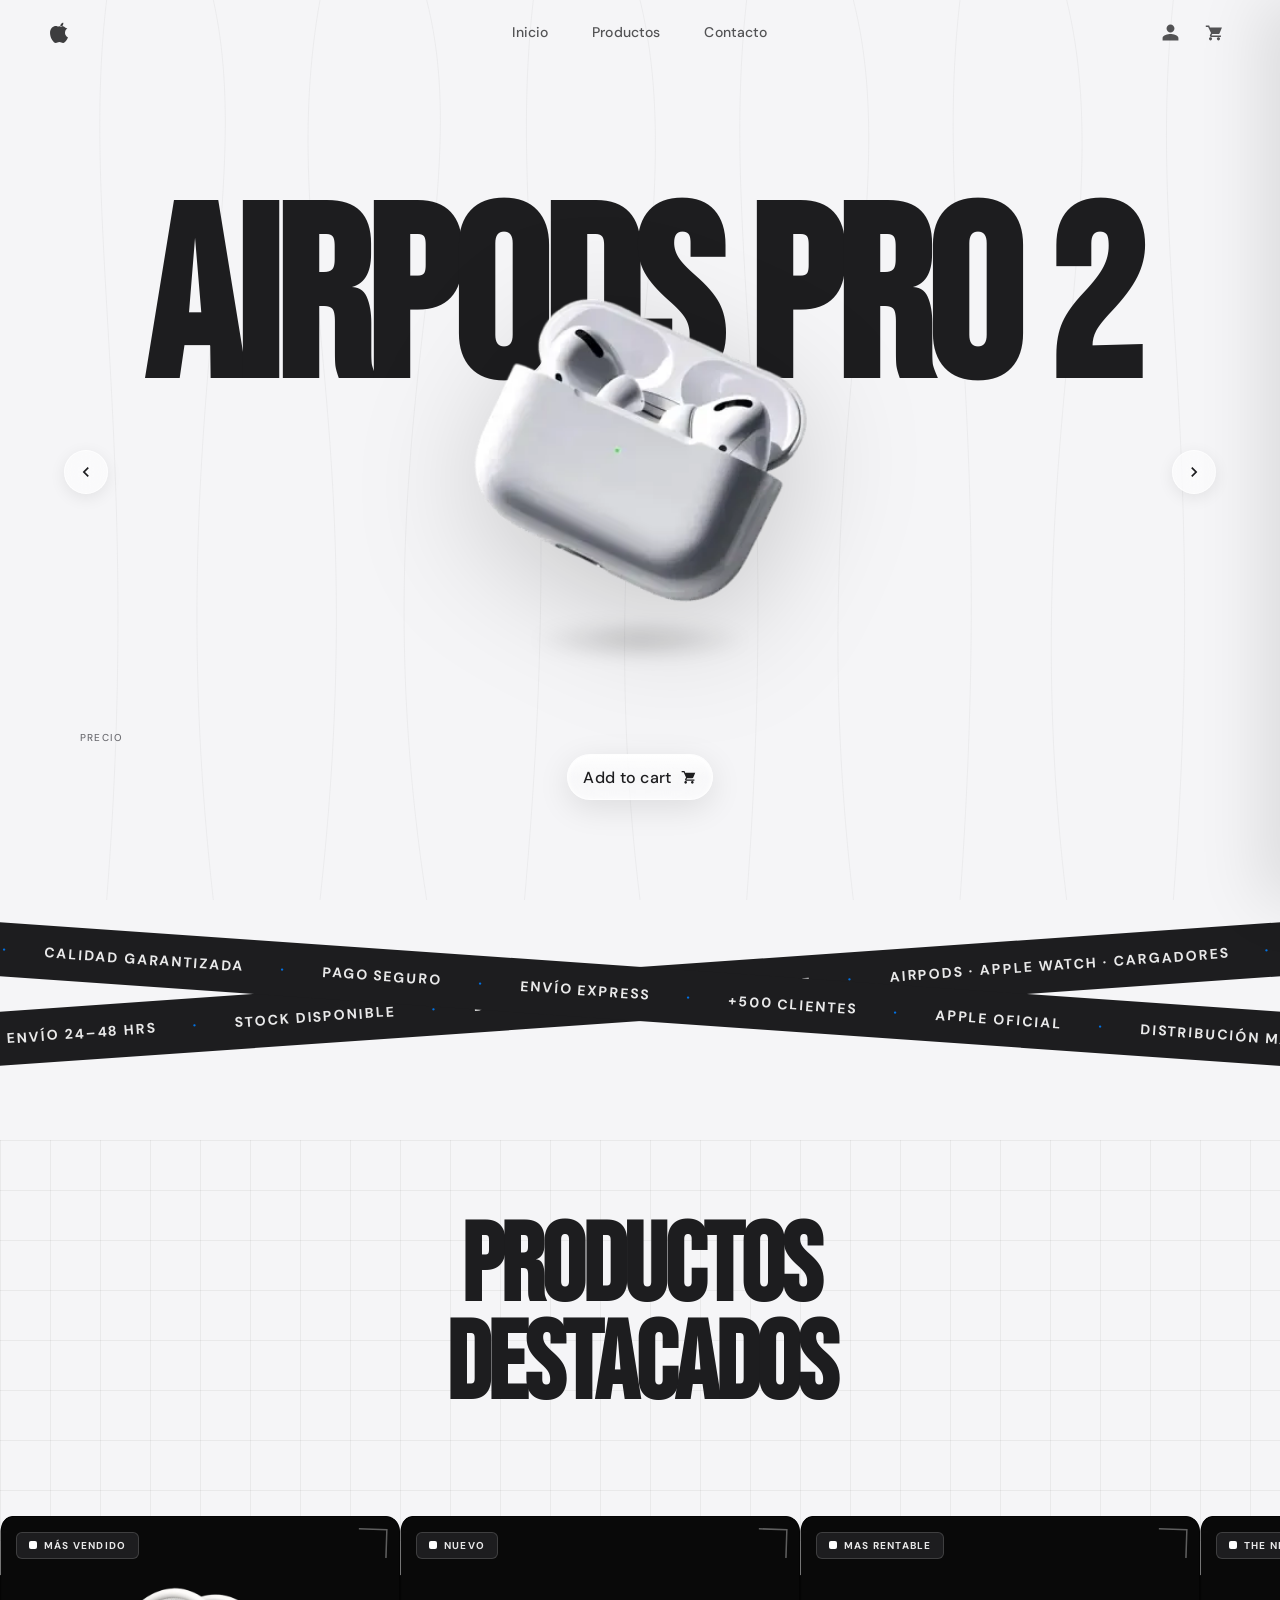
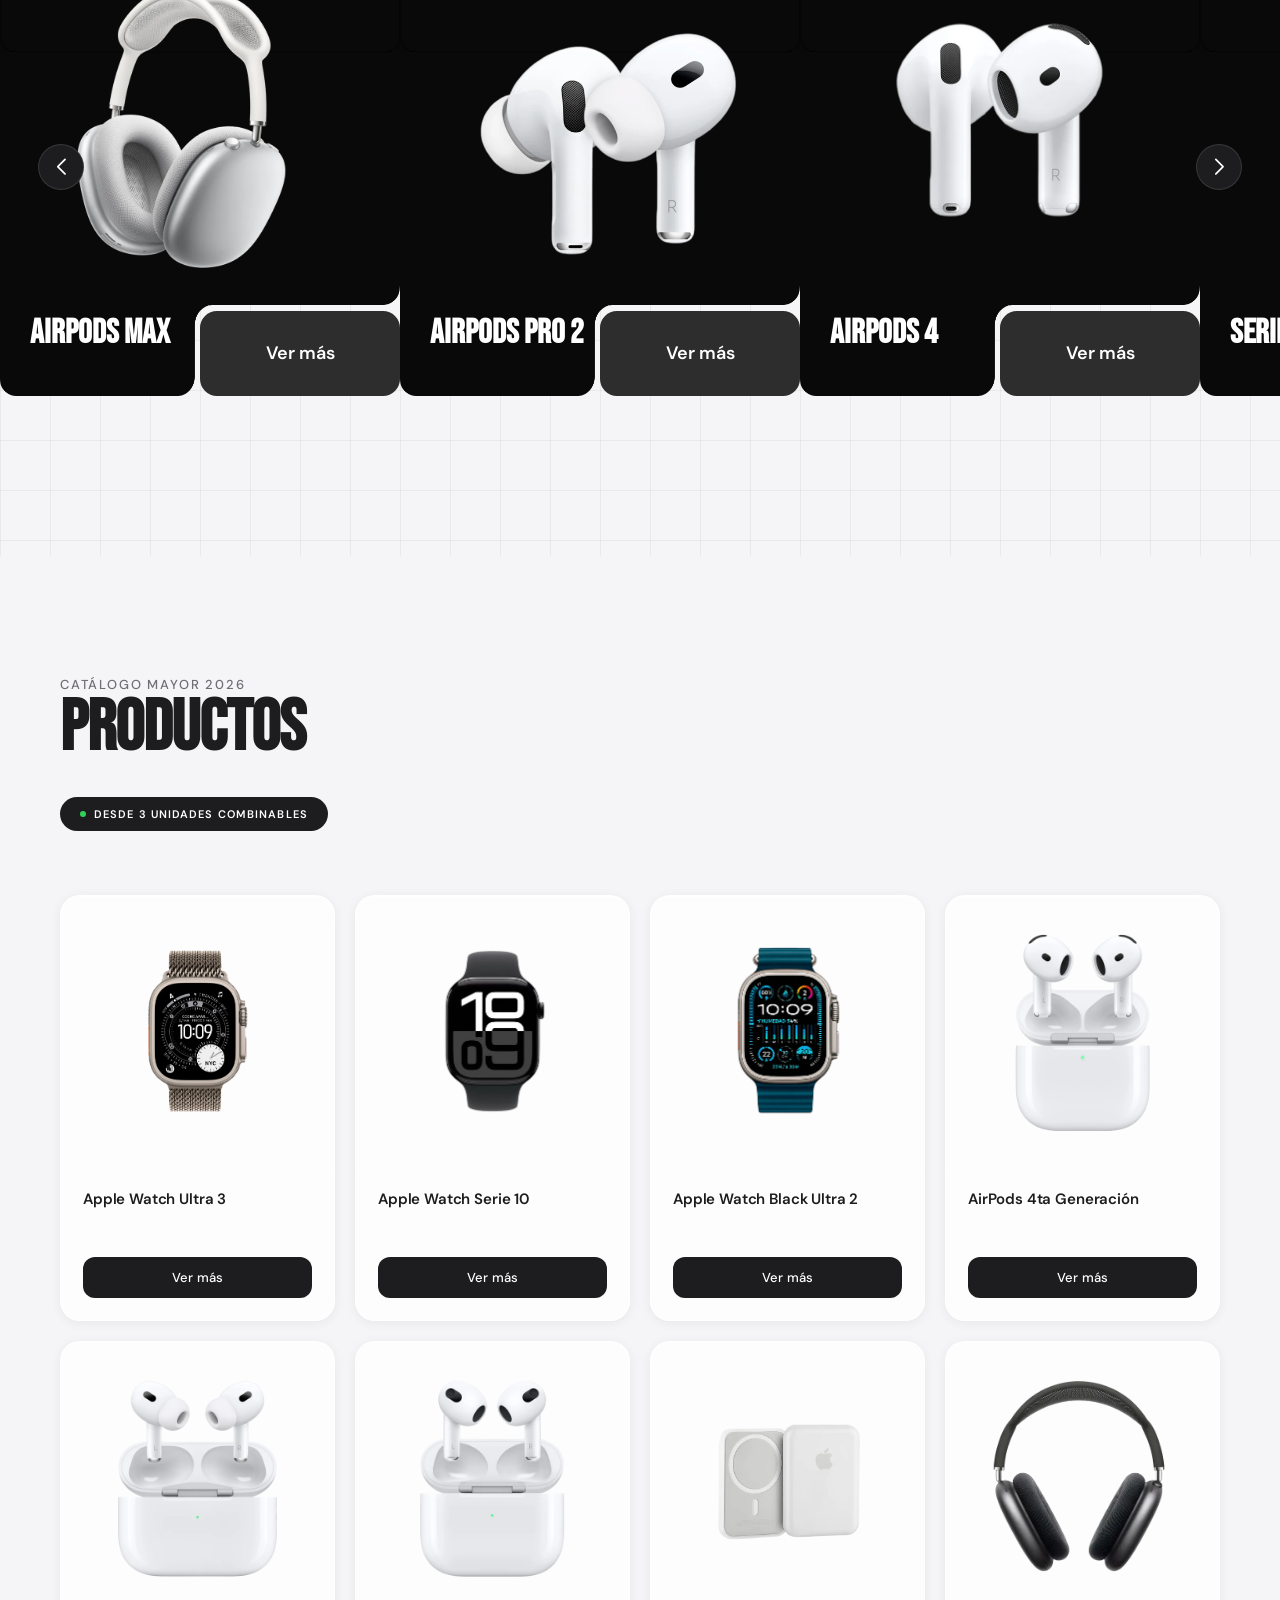
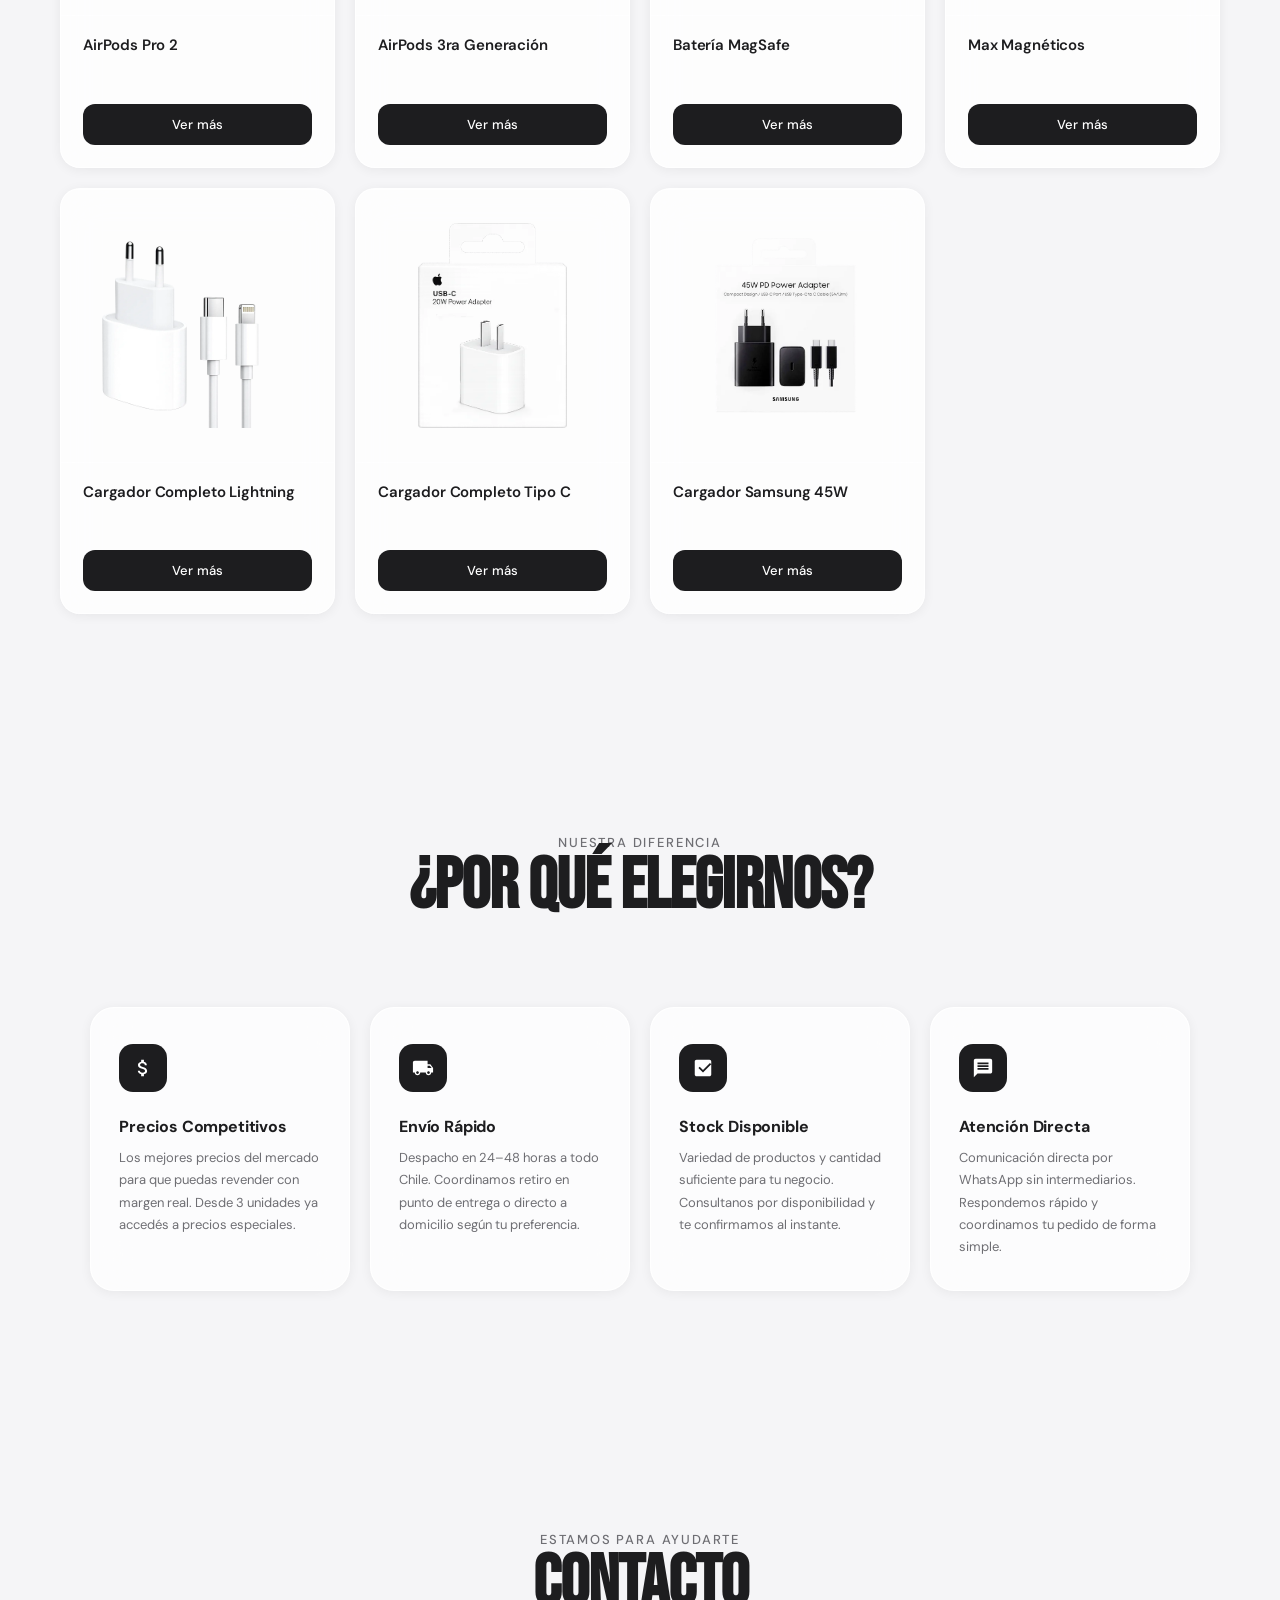
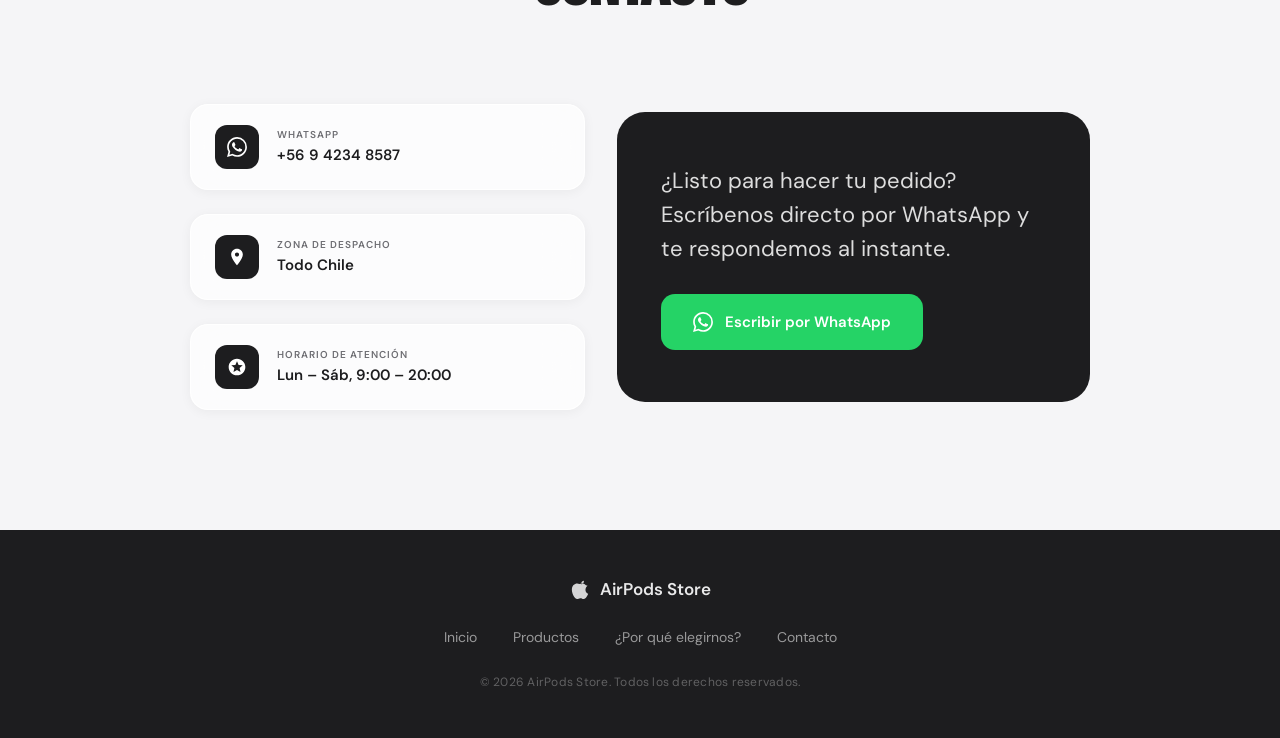
==== commit ce8014ea: "Update index.html" ====
--- a/index.html
+++ b/index.html
@@ -11,7 +11,6 @@
 </head>
 <body>
 
-<!-- FONDO ANIMADO -->
 <div class="background" aria-hidden="true">
   <svg viewBox="0 0 1440 900" preserveAspectRatio="none">
     <path d="M120,0 C90,220 160,450 120,900"  class="line l1"/>
@@ -28,7 +27,6 @@
   </svg>
 </div>
 
-<!-- NAVBAR -->
 <header class="nav" role="banner">
   <div class="nav-logo">
     <svg width="22" height="22" viewBox="0 0 814 1000" fill="currentColor">
@@ -51,7 +49,6 @@
   </div>
 </header>
 
-<!-- HERO PRINCIPAL -->
 <main class="hero" id="hero">
   <div class="hero-lines" aria-hidden="true">
     <svg viewBox="0 0 1440 900" preserveAspectRatio="none">
@@ -109,7 +106,6 @@
   <div class="dots" id="dots" role="tablist" aria-label="Selector de producto"></div>
 </main>
 
-<!-- ══ CINTAS CRUZADAS ══ -->
 <div class="xtape-wrap">
   <div class="xtape xtape-a">
     <div class="xtape-track">
@@ -169,7 +165,6 @@
   </div>
 </div>
 
-<!-- ══ DESTACADOS ══ -->
 <section class="csl-section">
   <div class="csl-title-wrap">
     <h2 class="csl-title">PRODUCTOS<br>DESTACADOS</h2>
@@ -238,7 +233,6 @@
   </div>
 </section>
 
-<!-- ══ SECCIÓN PRODUCTOS ══ -->
 <section id="productos">
   <div class="productos-header">
     <p class="productos-subtitulo">Catálogo Mayor 2026</p>
@@ -305,7 +299,6 @@
   </div>
 </section>
 
-<!-- ══ ¿POR QUÉ ELEGIRNOS? ══ -->
 <section id="por-que" class="porque-section">
   <div class="porque-inner">
     <div class="porque-header">
@@ -315,7 +308,6 @@
 
     <div class="porque-grid">
 
-      <!-- CARD 1 -->
       <div class="porque-card">
         <div class="porque-card-inner">
           <div class="porque-card-front">
@@ -332,7 +324,6 @@
       </div>
       
 
-      <!-- CARD 2 -->
       <div class="porque-card">
         <div class="porque-card-inner">
           <div class="porque-card-front">
@@ -347,7 +338,6 @@
         </div>
       </div>
 
-      <!-- CARD 3 -->
       <div class="porque-card">
         <div class="porque-card-inner">
           <div class="porque-card-front">
@@ -362,7 +352,6 @@
         </div>
       </div>
 
-      <!-- CARD 4 -->
       <div class="porque-card">
         <div class="porque-card-inner">
           <div class="porque-card-front">
@@ -381,7 +370,6 @@
   </div>
 </section>
 
-<!-- ══ CONTACTO ══ -->
 <section id="contacto" class="contacto-section">
   <div class="contacto-inner">
     <div class="contacto-header">
@@ -429,7 +417,6 @@
   </div>
 </section>
 
-<!-- ══ FOOTER ══ -->
 <footer class="footer">
   <div class="footer-inner">
     <div class="footer-logo">
@@ -545,7 +532,6 @@
   </div>
 </div>
 
-<!-- CARRITO -->
 <aside class="cart-drawer" id="cartDrawer" aria-label="Carrito de compras">
   <div class="cart-header">
     <h2>Carrito</h2>
@@ -565,7 +551,6 @@
 </aside>
 <div class="cart-overlay" id="cartOverlay"></div>
 
-<!-- CHECKOUT MODAL -->
 <div class="checkout-modal" id="checkoutModal" style="display:none">
   <div class="checkout-panel">
   <div class="checkout-header-bar">
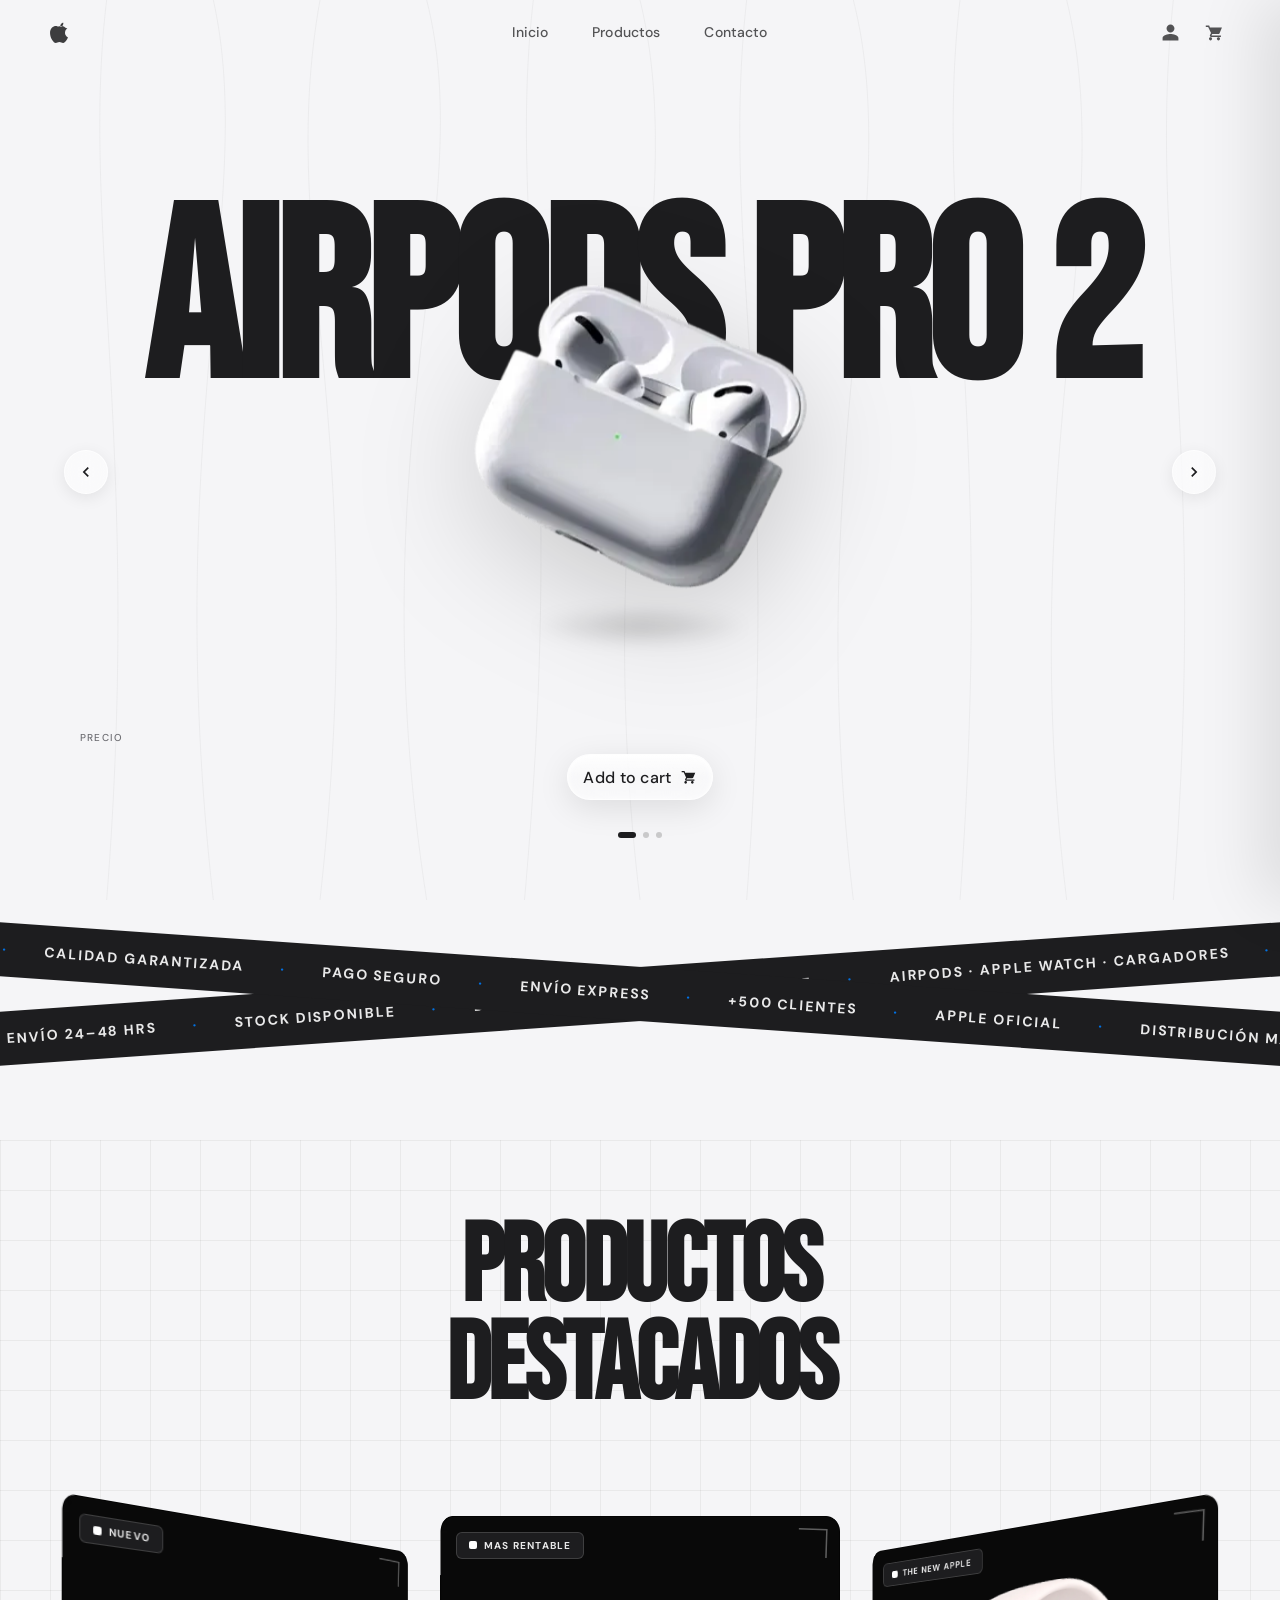
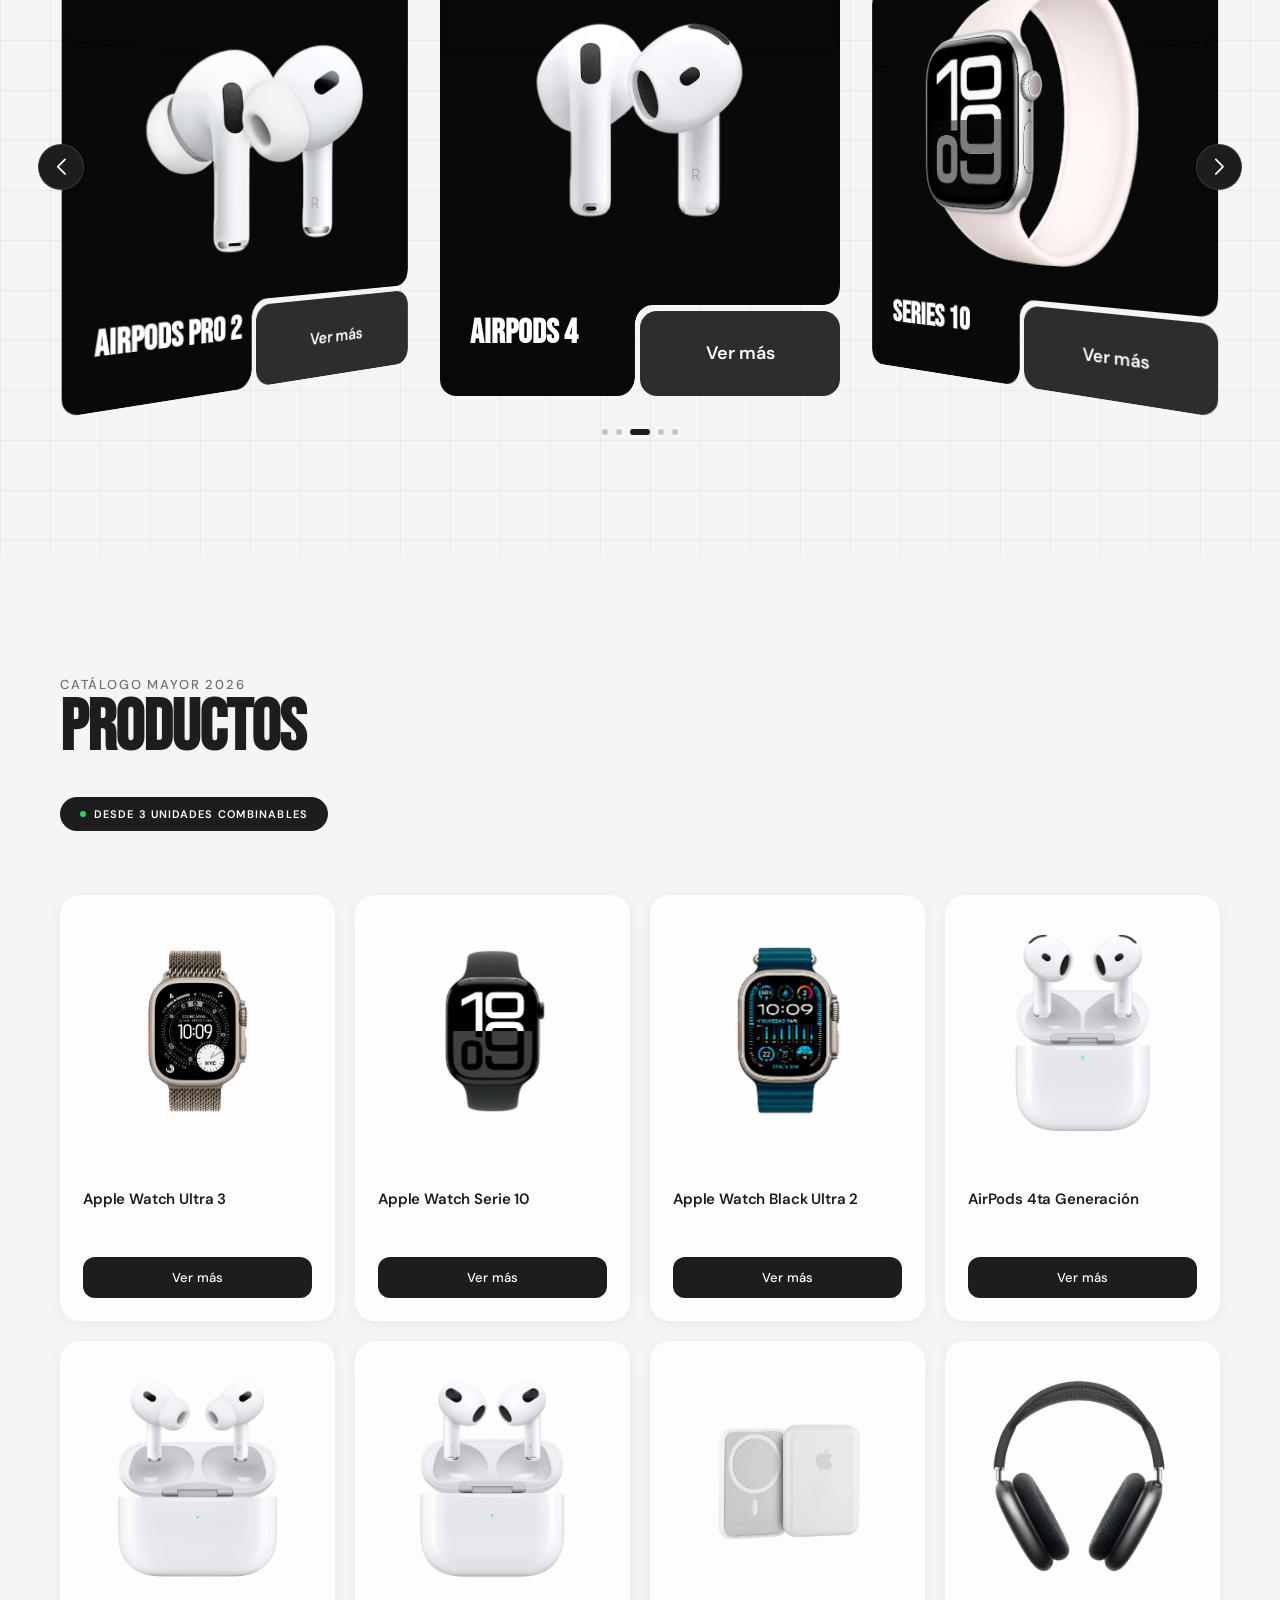
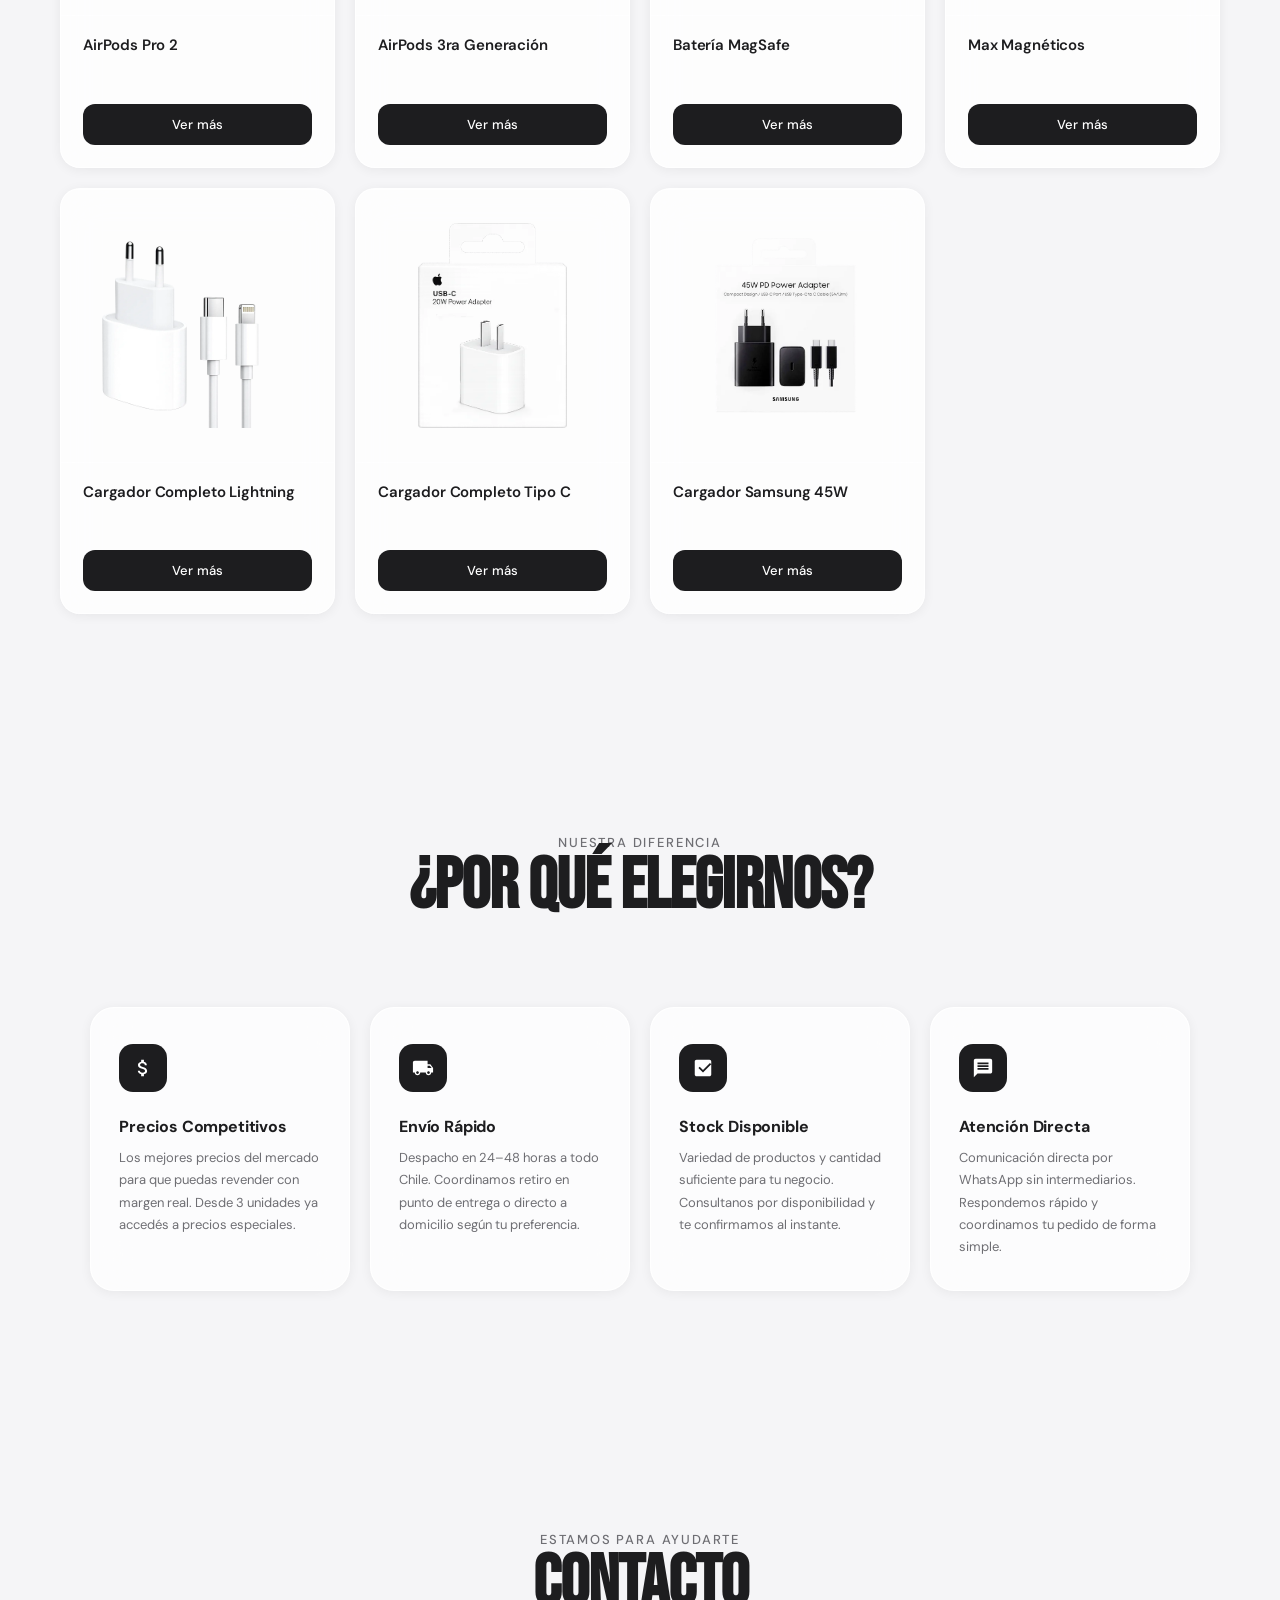
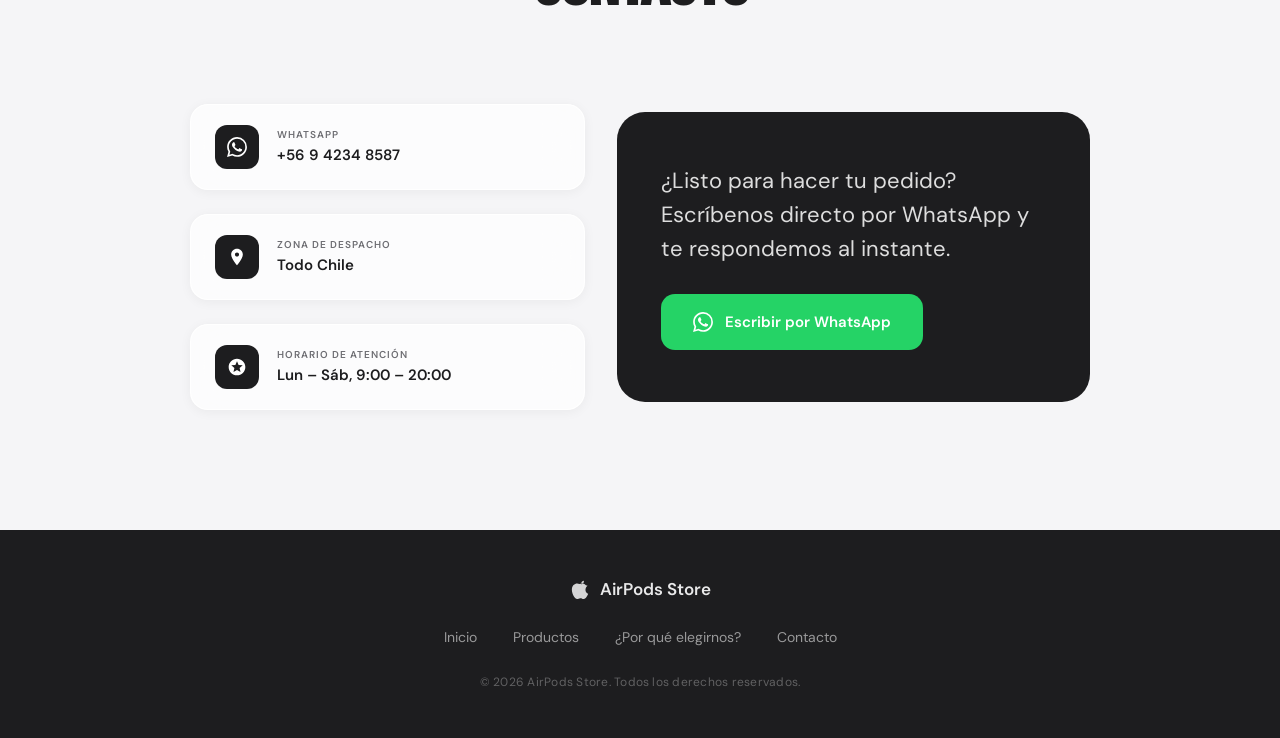
==== commit e6282884: "Update index.html" ====
--- a/index.html
+++ b/index.html
@@ -11,6 +11,7 @@
 </head>
 <body>
 
+<!-- FONDO ANIMADO -->
 <div class="background" aria-hidden="true">
   <svg viewBox="0 0 1440 900" preserveAspectRatio="none">
     <path d="M120,0 C90,220 160,450 120,900"  class="line l1"/>
@@ -27,6 +28,7 @@
   </svg>
 </div>
 
+<!-- NAVBAR -->
 <header class="nav" role="banner">
   <div class="nav-logo">
     <svg width="22" height="22" viewBox="0 0 814 1000" fill="currentColor">
@@ -49,6 +51,7 @@
   </div>
 </header>
 
+<!-- HERO PRINCIPAL -->
 <main class="hero" id="hero">
   <div class="hero-lines" aria-hidden="true">
     <svg viewBox="0 0 1440 900" preserveAspectRatio="none">
@@ -106,6 +109,7 @@
   <div class="dots" id="dots" role="tablist" aria-label="Selector de producto"></div>
 </main>
 
+<!-- ══ CINTAS CRUZADAS ══ -->
 <div class="xtape-wrap">
   <div class="xtape xtape-a">
     <div class="xtape-track">
@@ -165,6 +169,7 @@
   </div>
 </div>
 
+<!-- ══ DESTACADOS ══ -->
 <section class="csl-section">
   <div class="csl-title-wrap">
     <h2 class="csl-title">PRODUCTOS<br>DESTACADOS</h2>
@@ -233,6 +238,7 @@
   </div>
 </section>
 
+<!-- ══ SECCIÓN PRODUCTOS ══ -->
 <section id="productos">
   <div class="productos-header">
     <p class="productos-subtitulo">Catálogo Mayor 2026</p>
@@ -299,6 +305,7 @@
   </div>
 </section>
 
+<!-- ══ ¿POR QUÉ ELEGIRNOS? ══ -->
 <section id="por-que" class="porque-section">
   <div class="porque-inner">
     <div class="porque-header">
@@ -308,6 +315,7 @@
 
     <div class="porque-grid">
 
+      <!-- CARD 1 -->
       <div class="porque-card">
         <div class="porque-card-inner">
           <div class="porque-card-front">
@@ -324,6 +332,7 @@
       </div>
       
 
+      <!-- CARD 2 -->
       <div class="porque-card">
         <div class="porque-card-inner">
           <div class="porque-card-front">
@@ -338,6 +347,7 @@
         </div>
       </div>
 
+      <!-- CARD 3 -->
       <div class="porque-card">
         <div class="porque-card-inner">
           <div class="porque-card-front">
@@ -352,6 +362,7 @@
         </div>
       </div>
 
+      <!-- CARD 4 -->
       <div class="porque-card">
         <div class="porque-card-inner">
           <div class="porque-card-front">
@@ -370,6 +381,7 @@
   </div>
 </section>
 
+<!-- ══ CONTACTO ══ -->
 <section id="contacto" class="contacto-section">
   <div class="contacto-inner">
     <div class="contacto-header">
@@ -417,6 +429,7 @@
   </div>
 </section>
 
+<!-- ══ FOOTER ══ -->
 <footer class="footer">
   <div class="footer-inner">
     <div class="footer-logo">
@@ -532,6 +545,7 @@
   </div>
 </div>
 
+<!-- CARRITO -->
 <aside class="cart-drawer" id="cartDrawer" aria-label="Carrito de compras">
   <div class="cart-header">
     <h2>Carrito</h2>
@@ -551,6 +565,7 @@
 </aside>
 <div class="cart-overlay" id="cartOverlay"></div>
 
+<!-- CHECKOUT MODAL -->
 <div class="checkout-modal" id="checkoutModal" style="display:none">
   <div class="checkout-panel">
   <div class="checkout-header-bar">
@@ -618,6 +633,6 @@
 <script src="https://cdnjs.cloudflare.com/ajax/libs/gsap/3.12.5/ScrollTrigger.min.js"></script>
 <script src="https://cdnjs.cloudflare.com/ajax/libs/gsap/3.12.5/Flip.min.js"></script>
 <script src="https://cdn.jsdelivr.net/npm/swiper@11/swiper-bundle.min.js"></script>
-<script src="script.js"></script>
+<script src="script.js?v=2"></script>
 </body>
 </html>
--- a/style.css
+++ b/style.css
@@ -7,10 +7,7 @@
   --ease-smooth:cubic-bezier(0.4,0,0.2,1);--ease-spring:cubic-bezier(0.34,1.56,0.64,1);--ease-out:cubic-bezier(0.0,0,0.2,1);
   --hero-img-offset-y:-15px;--stroke-top:42px;--stroke-x:-35%;
 
-  /* ── VELOCIDAD DE TRANSICIÓN MODAL ──────────────────────────
-     Editá SOLO este número para controlar toda la animación.
-     Más bajo = más rápido. Recomendado: entre 0.30s y 0.55s.
-     Valor actual: 0.38s (rápido pero legible)               */
+
   --vt-dur: 0.30s;
 }
 html{scroll-behavior:smooth}
@@ -105,9 +102,7 @@
 .cart-total{display:flex;justify-content:space-between;font-size:15px;font-weight:600;margin-bottom:16px}
 .checkout-btn{width:100%;padding:16px;border-radius:14px;background:var(--black);color:var(--white);font-family:var(--font-body);font-size:15px;font-weight:500;letter-spacing:.01em;transition:transform .2s var(--ease-spring),background .2s;display:flex;align-items:center;justify-content:center}
 .checkout-btn:hover{transform:scale(1.02)}
-/* Botón WhatsApp */
 #checkoutBtn:hover{background:#25D366}
-/* Botón Mercado Pago */
 #mpBtn:hover{background:#009ee3}
 .nav,.bg-text,.product,.arrow-btn{animation:fadeUp .8s var(--ease-out) both}
 .nav{animation-delay:0s}.bg-text{animation-delay:.1s}.product{animation-delay:.2s}.arrow-btn{animation-delay:.45s}
@@ -285,10 +280,7 @@
 .csl-pagination .swiper-pagination-bullet-active{width:20px;border-radius:99px;background:var(--black)}
 .swiper-slide-shadow,.swiper-slide-shadow-left,.swiper-slide-shadow-right,.swiper-slide-shadow-top,.swiper-slide-shadow-bottom{display:none!important;opacity:0!important}
 
-/* ═══════════════════════════════════════════════════════
-   VIEW TRANSITIONS — CONTAINER TRANSFORM */
-
-/* ---------- PRODUCTO SIN STOCK ---------- */
+
 .out-of-stock {
   opacity: .6;
   filter: grayscale(.35);
@@ -310,21 +302,18 @@
 
    
    CAPA 1 — card-container:
-     La CAJA de la card se expande hasta llenar la pantalla.
-     Puede distorsionarse: es solo el fondo/contenedor.
+
    
    CAPA 2 — product-hero:
-     El PNG vuela limpio: solo traslación + escala uniforme.
-     object-fit:contain evita cualquier distorsión.
+
    
    El modal UI (info, botones) aparece con fade DESPUES
    de que el container termina de expandirse.
    ═══════════════════════════════════════════════════════ */
 
-/* Root: corte instantáneo — solo animan los elementos nombrados */
+
 ::view-transition-old(root),::view-transition-new(root){animation:none;mix-blend-mode:normal}
 
-/* card-container: la caja se estira libremente */
 ::view-transition-group(card-container){
   animation-duration:var(--vt-dur);
   animation-timing-function:cubic-bezier(.4,0,.2,1);
@@ -337,16 +326,7 @@
   width:100%;
 }
 
-/* ══════════════════════════════════════════════════════════════
-   CIERRE CARDS NORMALES
-   :root.vt-closing-card activo solo durante el cierre.
-
-   TRUCO: background:#ffffff en el GRUPO.
-   El OLD state (contenido: texto, botones) hace fade 1→0 al 50%.
-   El grupo tiene su propio fondo blanco → la caja SIEMPRE se ve
-   sólida aunque el OLD se vuelva transparente.
-   Resultado: contenido se achica y desaparece, caja blanca sólida.
-   ══════════════════════════════════════════════════════════════ */
+
 
 :root.vt-closing-card::view-transition-group(card-container){
   overflow: clip;
@@ -357,9 +337,7 @@
   z-index: 9990;
 }
 
-/* OLD = modal completo. Se desvanece mientras la caja encoge.
-   El contenido (texto, botones) escala y desaparece.
-   El fondo blanco del GRUPO permanece sólido debajo. */
+
 :root.vt-closing-card::view-transition-old(card-container){
   animation: vt-modal-compress var(--vt-dur) ease-in forwards;
   mix-blend-mode: normal;
@@ -367,7 +345,6 @@
   width: 100%;
 }
 
-/* NEW = card destino. Aparece limpia al final. */
 :root.vt-closing-card::view-transition-new(card-container){
   animation: vt-card-appear var(--vt-dur) ease-out forwards;
   mix-blend-mode: normal;
@@ -386,10 +363,7 @@
   100% { opacity: 1; }
 }
 
-/* product-hero: el PNG vuela SIN fantasma
-   Causa del duplicado: el browser pinta OLD y NEW al mismo tiempo.
-   Fix: display:none en OLD → solo existe UN PNG en todo momento.
-   Al ser la misma imagen no se nota el swap — 0 ghost. */
+
 ::view-transition-group(product-hero){
   animation-duration: var(--vt-dur);
   animation-timing-function:cubic-bezier(0.25,0,0.25,1);
@@ -488,8 +462,6 @@
   .contacto-cta-text{font-size:15px!important}.csl-stroke{width:min(240px,58vw)!important}.csl-name{font-size:clamp(22px,5.5vw,30px)!important}
 }
 
-/* ═══════════════════════════════════════════
-   CHECKOUT MODAL */
 .checkout-modal{position:fixed;top:0;right:0;bottom:0;left:0;width:100vw;height:100dvh;z-index:10001;display:flex;justify-content:flex-end;overflow:hidden;background:rgba(0,0,0,.35);backdrop-filter:blur(4px)}
 .checkout-panel{width:min(860px,100vw);height:100%;background:#fff;display:flex;flex-direction:column;box-shadow:-6px 0 32px rgba(0,0,0,.1)}
 .checkout-header-bar{display:flex;align-items:center;justify-content:space-between;padding:18px 28px;border-bottom:1px solid rgba(0,0,0,.07);flex-shrink:0}
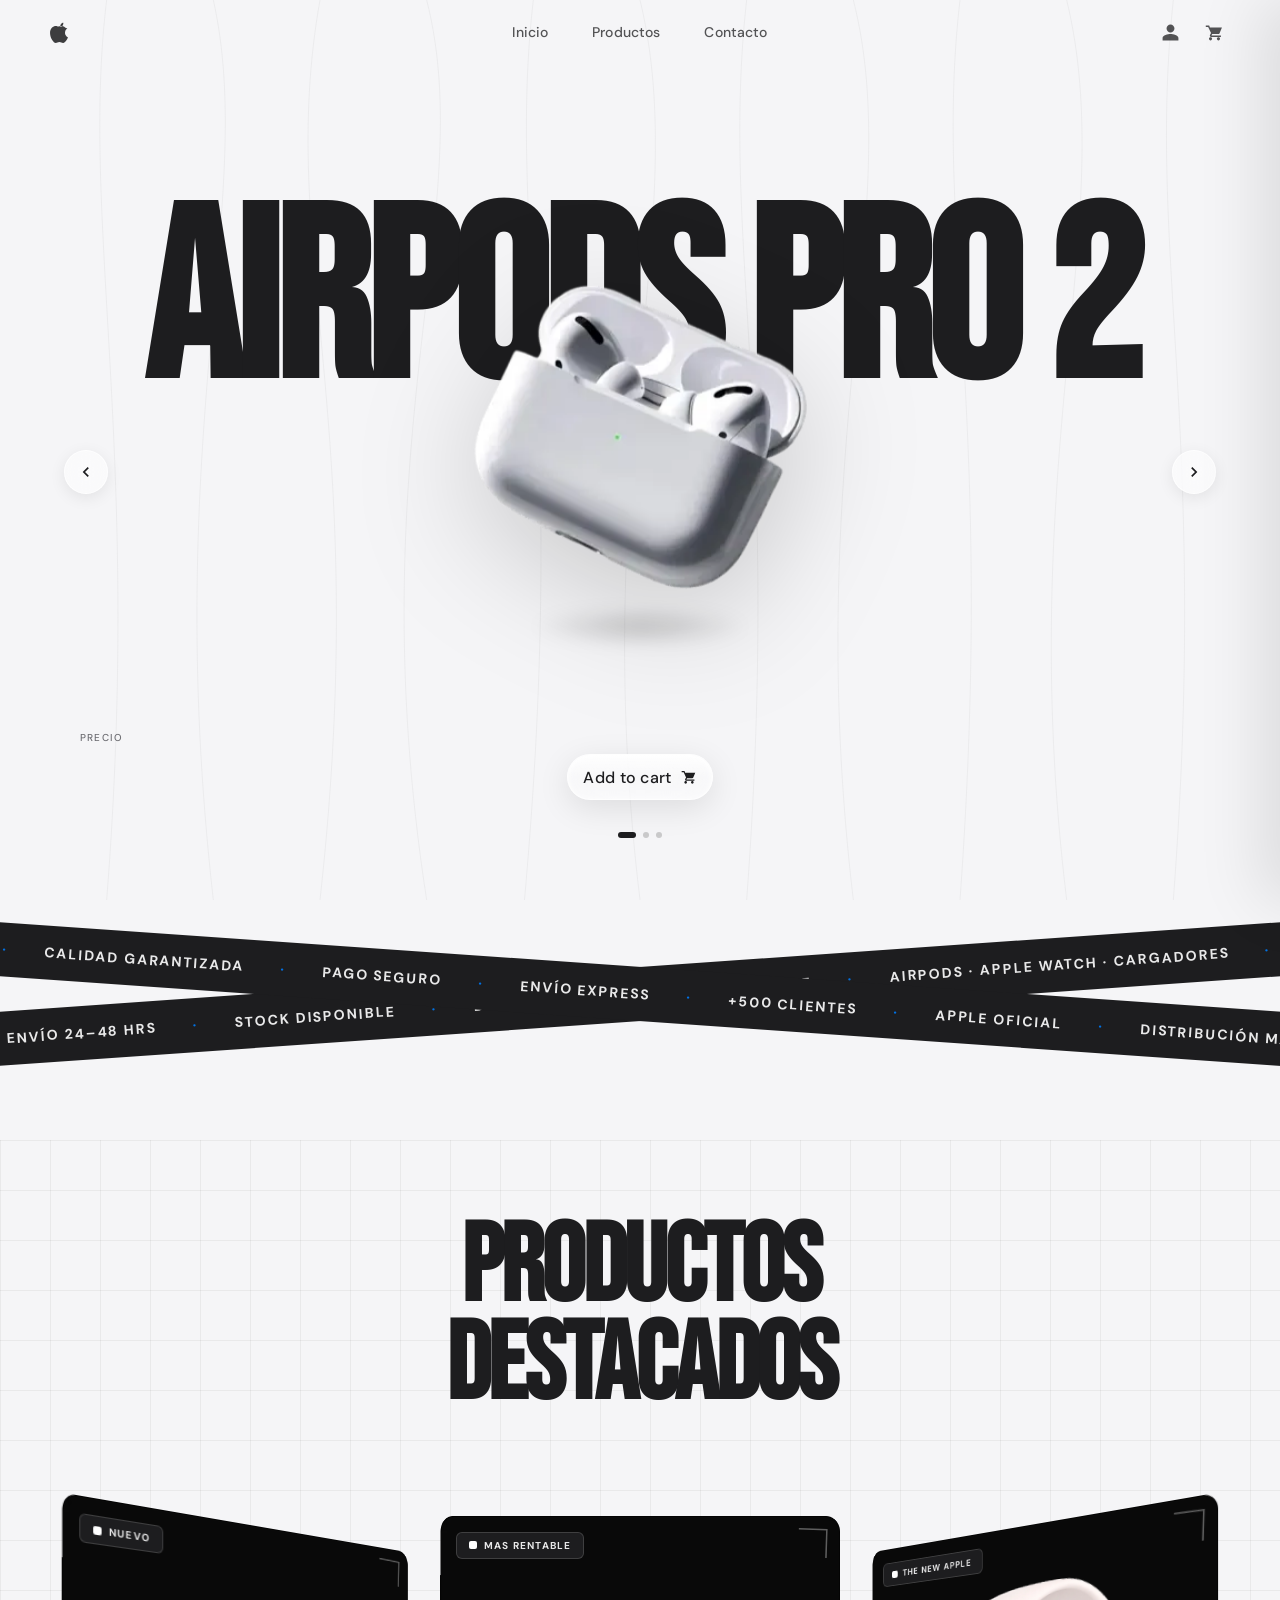
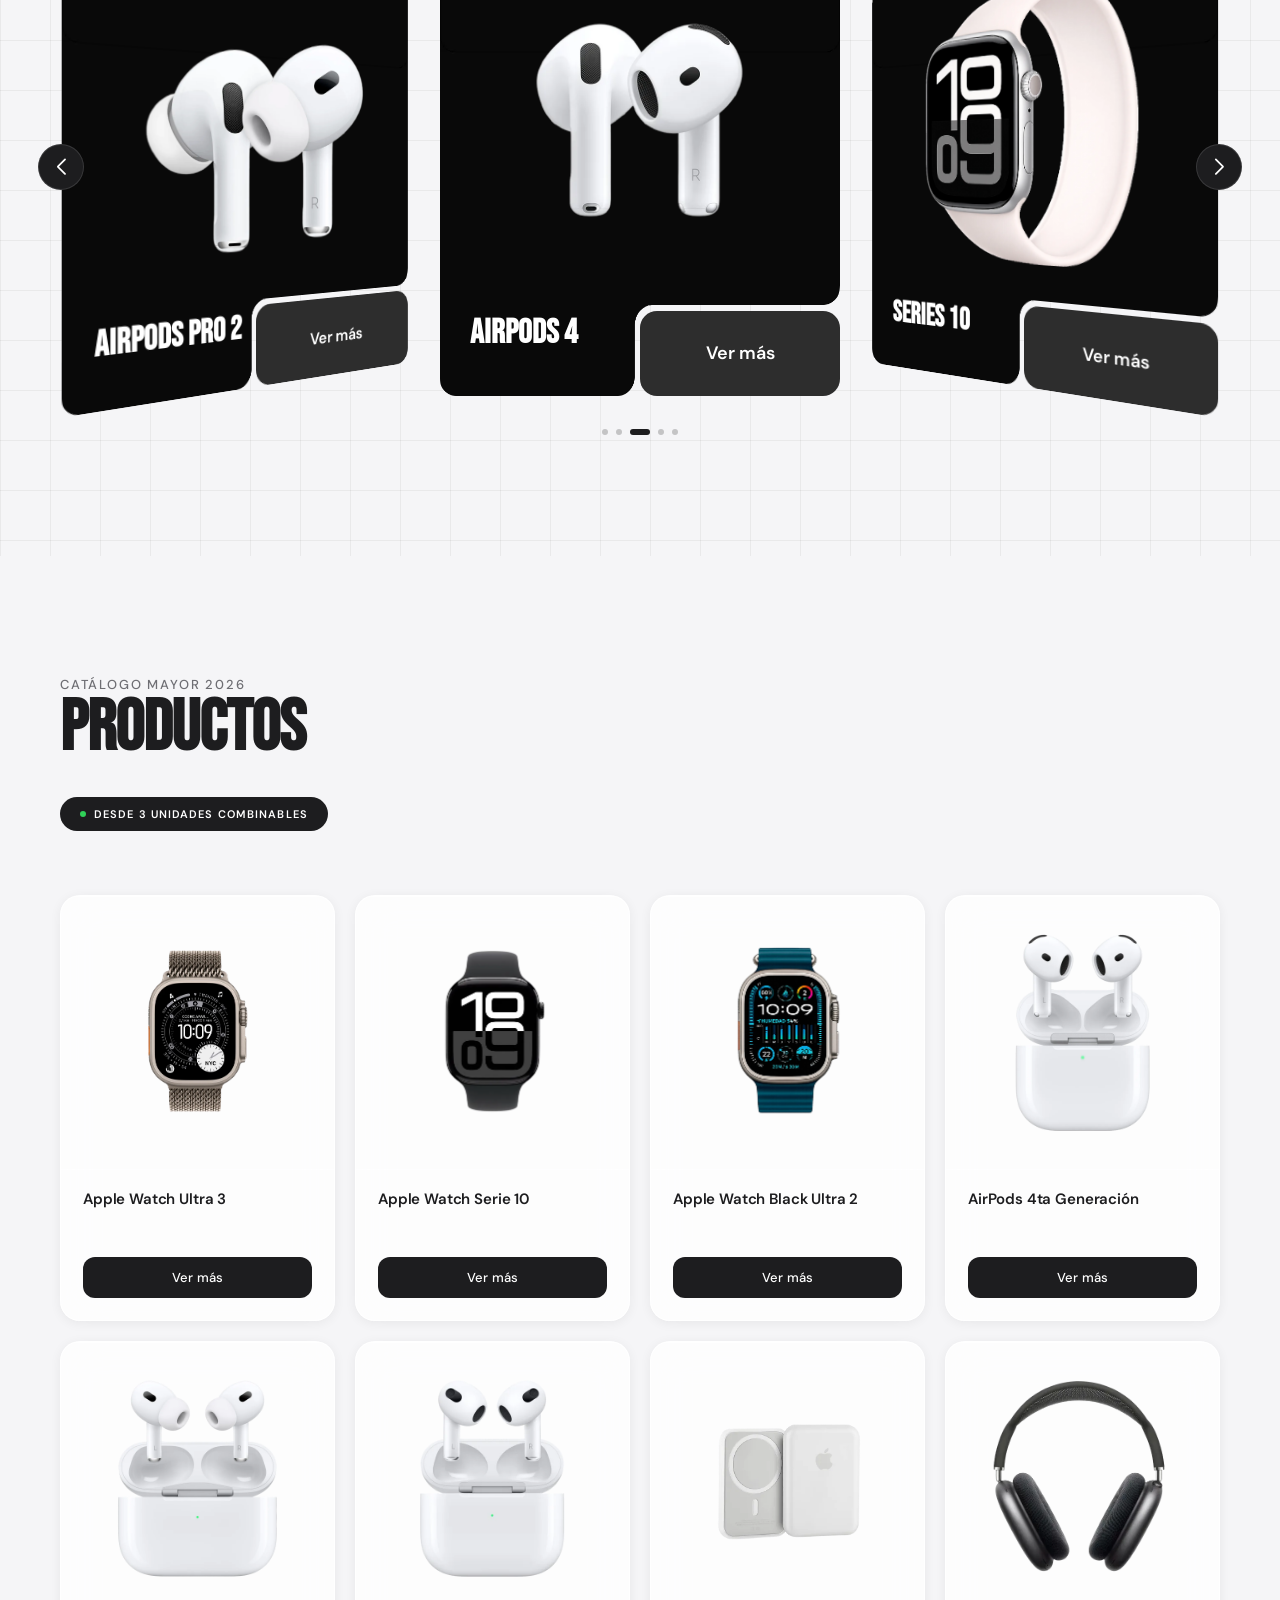
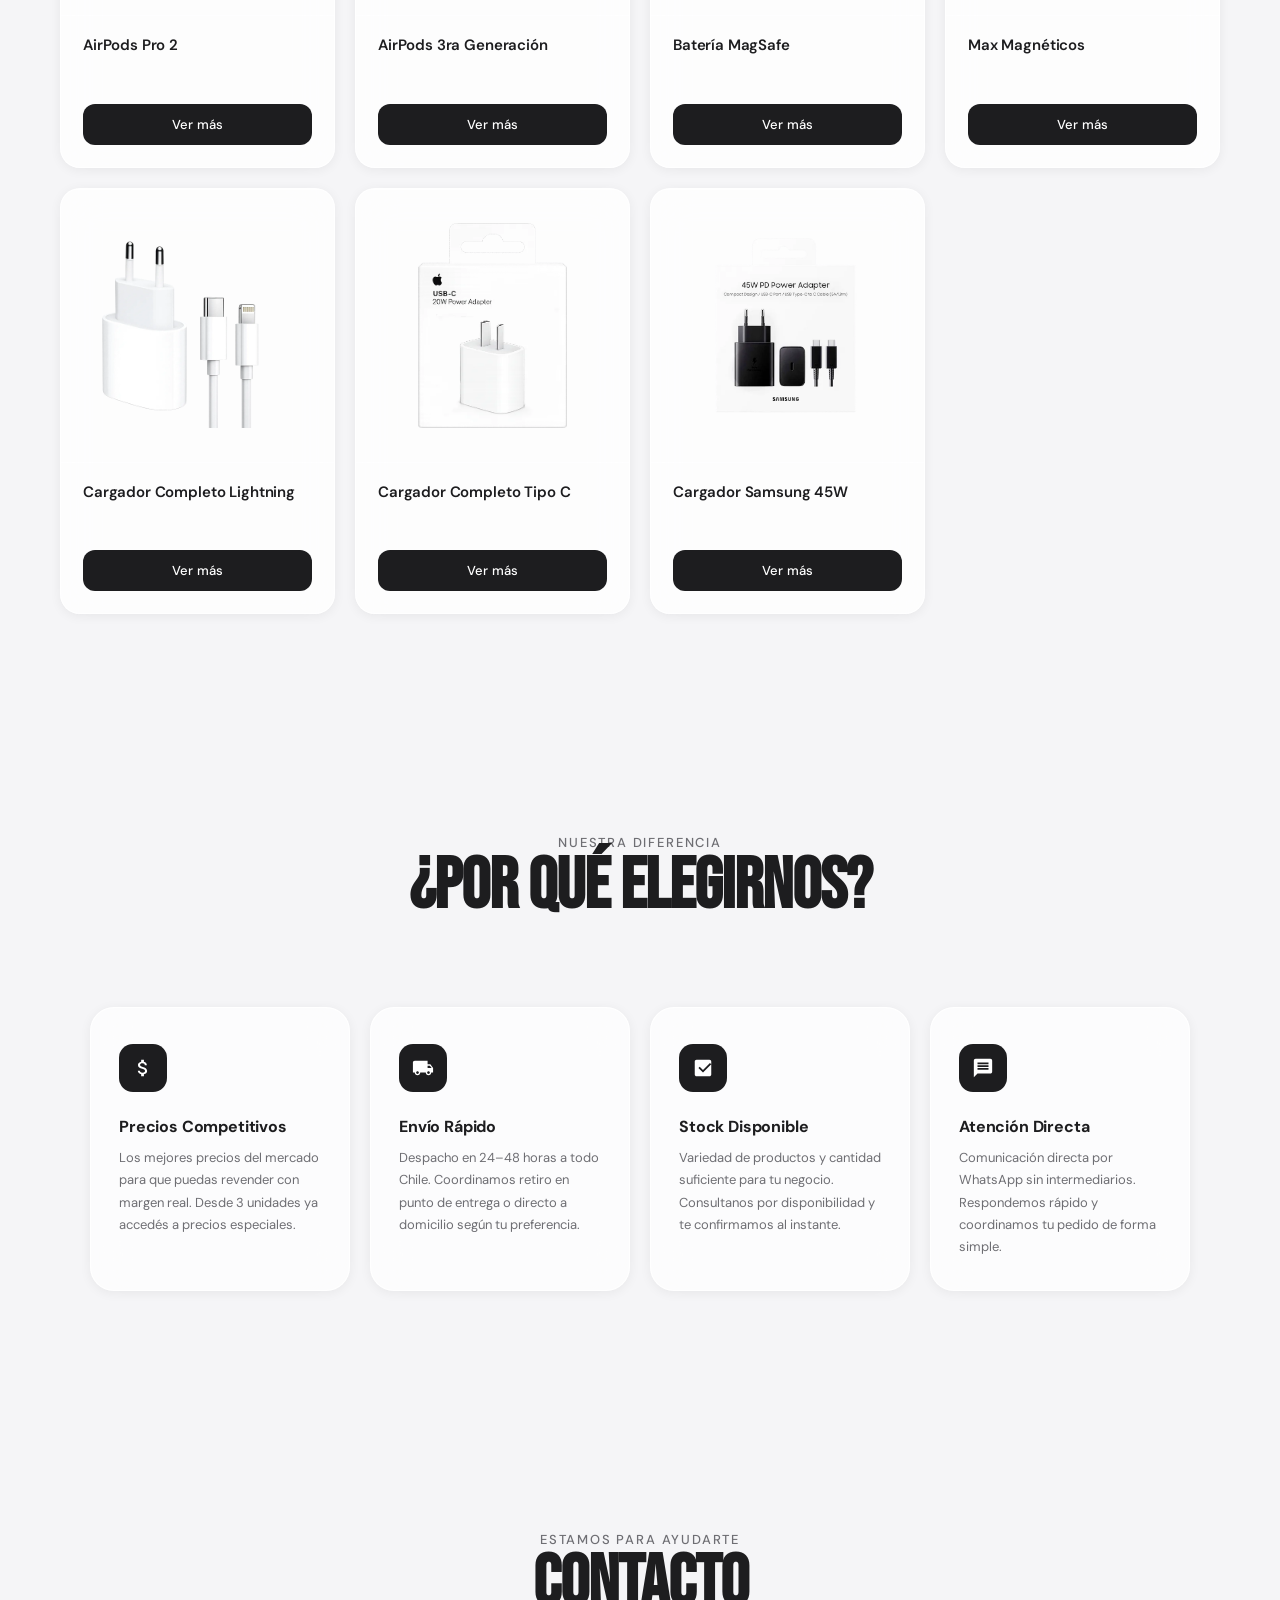
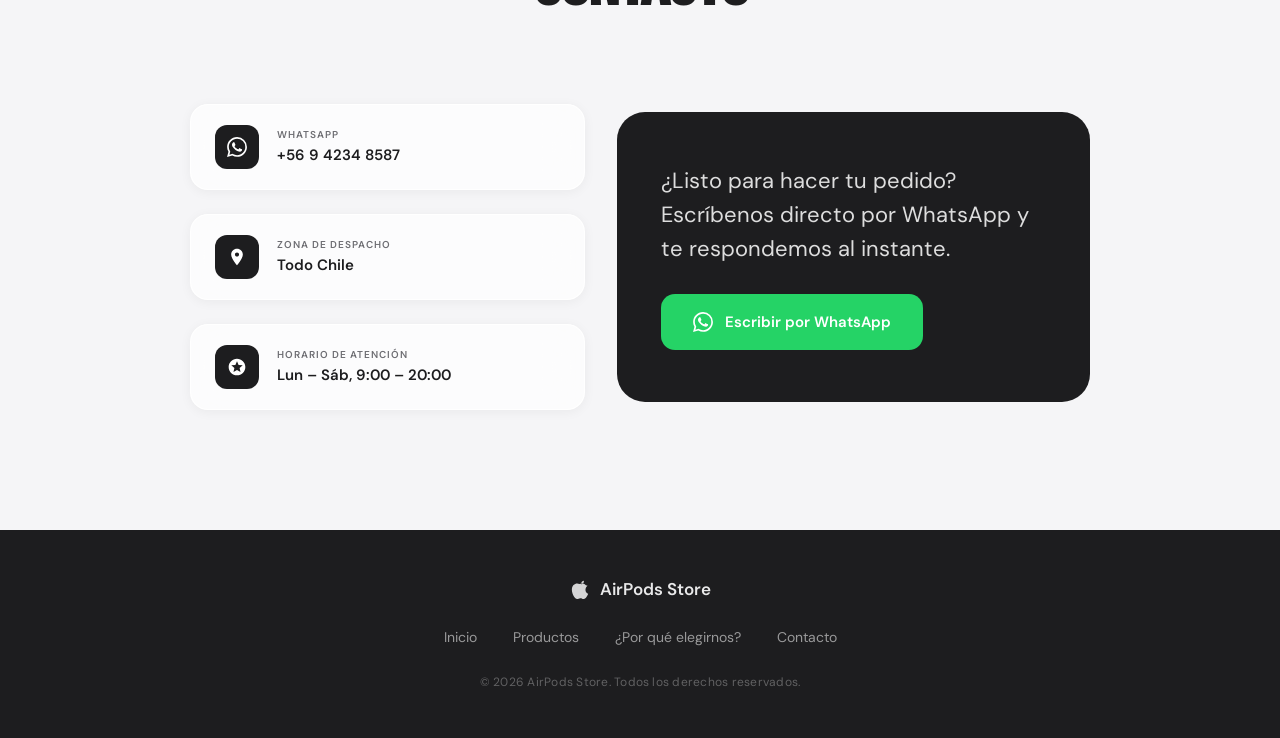
==== commit 53a899e2: "Update index.html" ====
--- a/index.html
+++ b/index.html
@@ -633,6 +633,6 @@
 <script src="https://cdnjs.cloudflare.com/ajax/libs/gsap/3.12.5/ScrollTrigger.min.js"></script>
 <script src="https://cdnjs.cloudflare.com/ajax/libs/gsap/3.12.5/Flip.min.js"></script>
 <script src="https://cdn.jsdelivr.net/npm/swiper@11/swiper-bundle.min.js"></script>
-<script src="script.js?v=2"></script>
+<script src="script.js"></script>
 </body>
 </html>
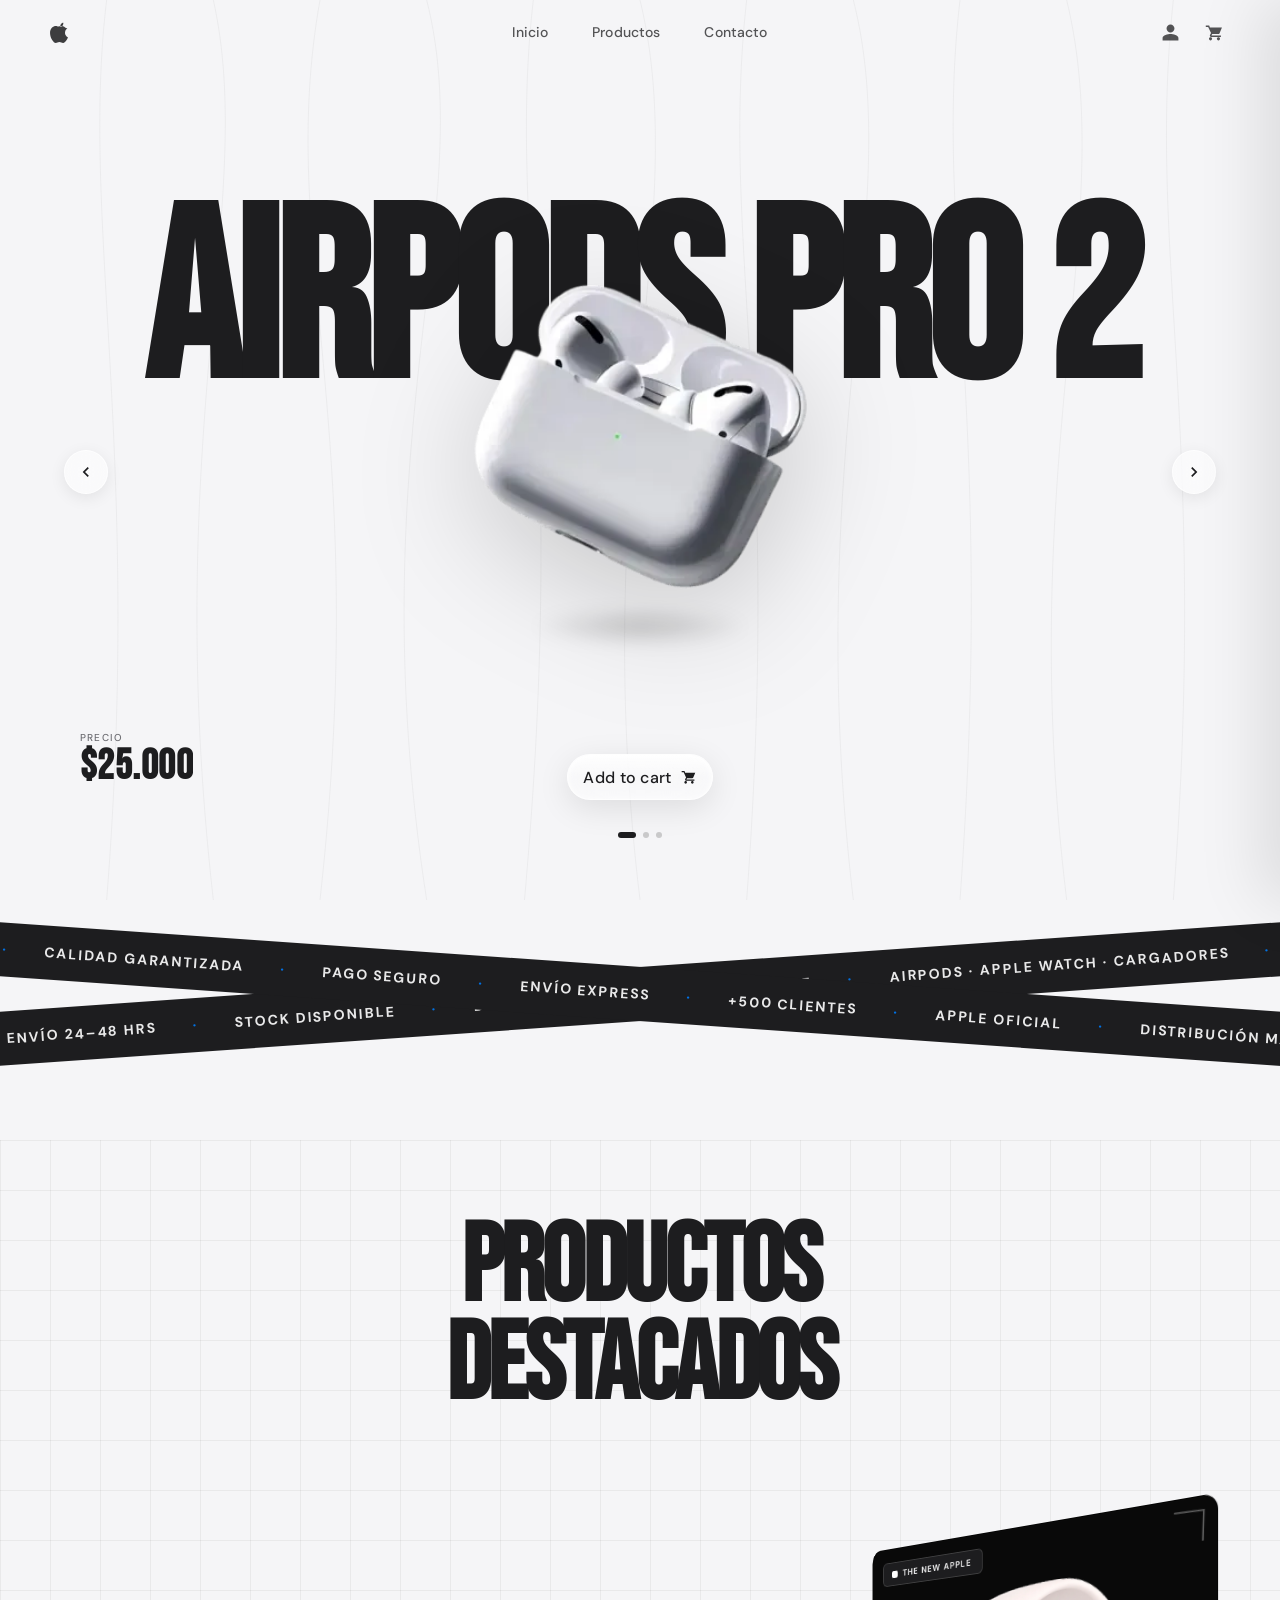
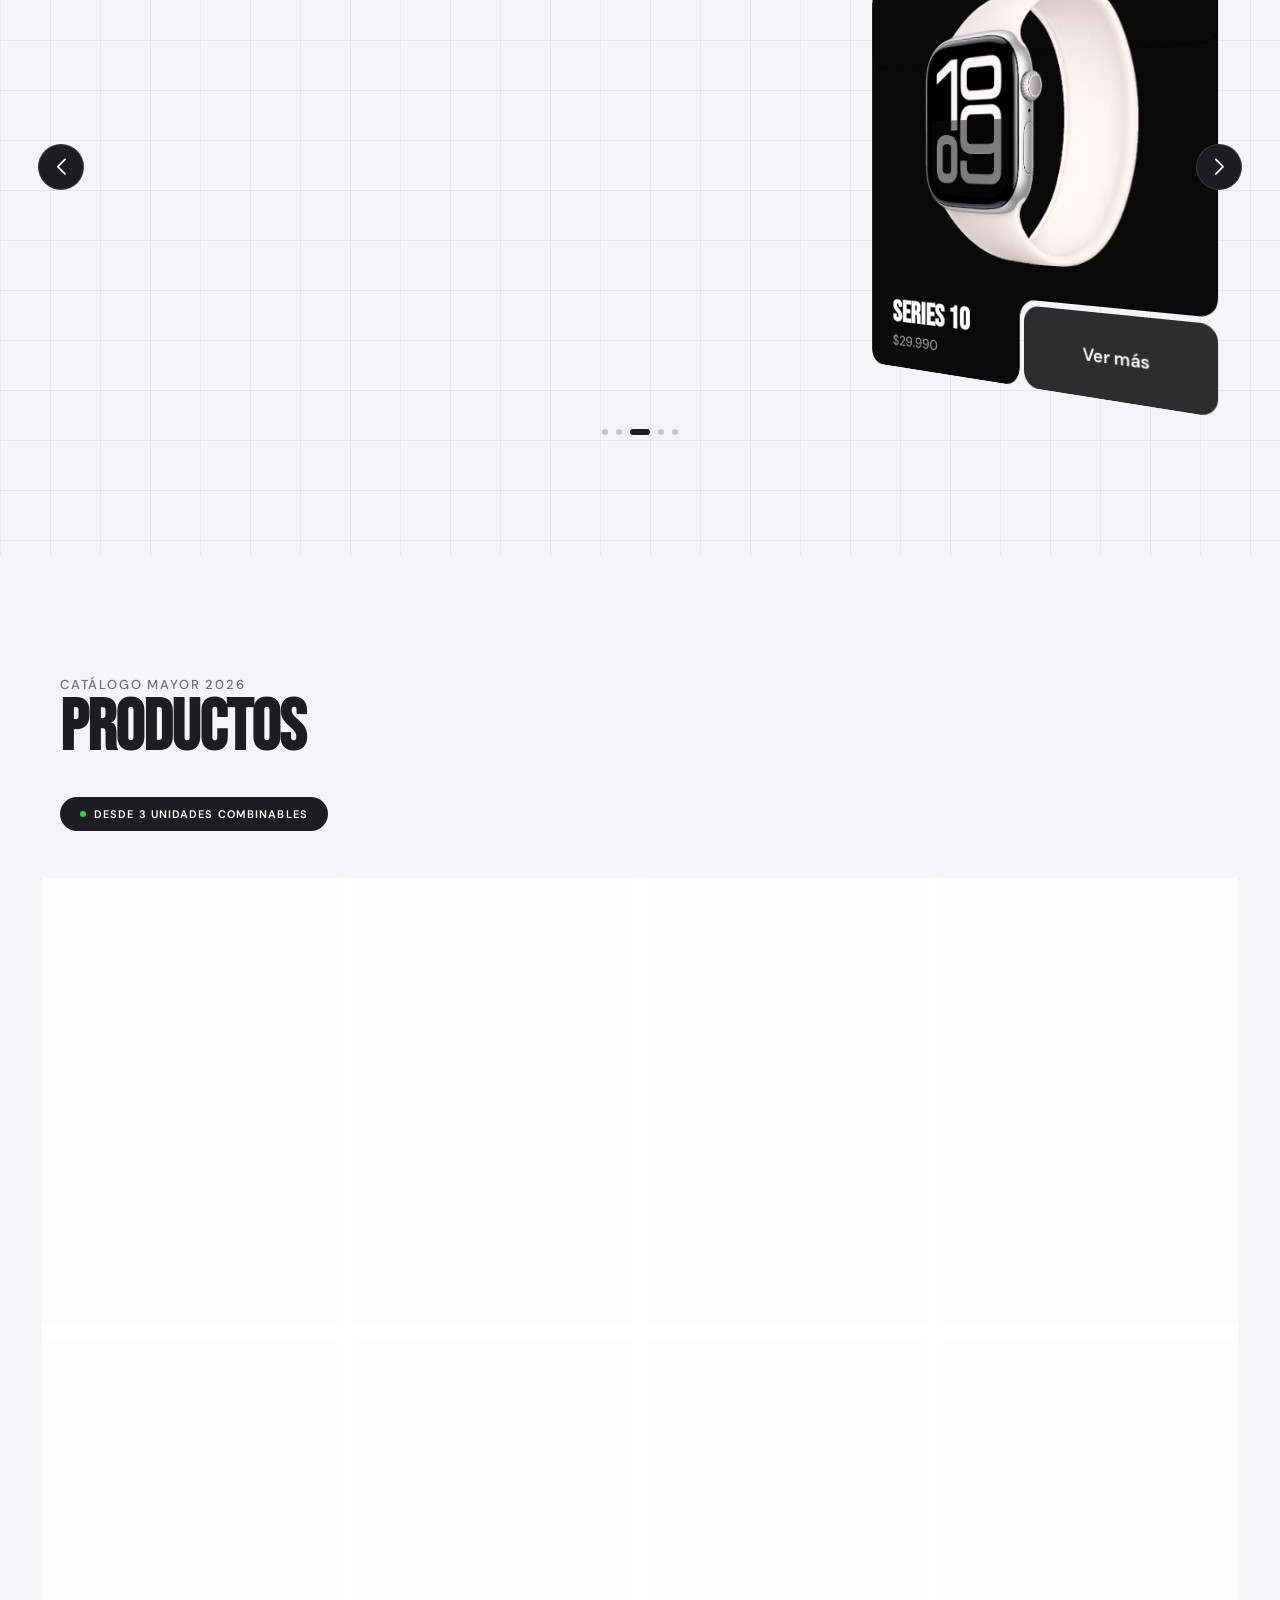
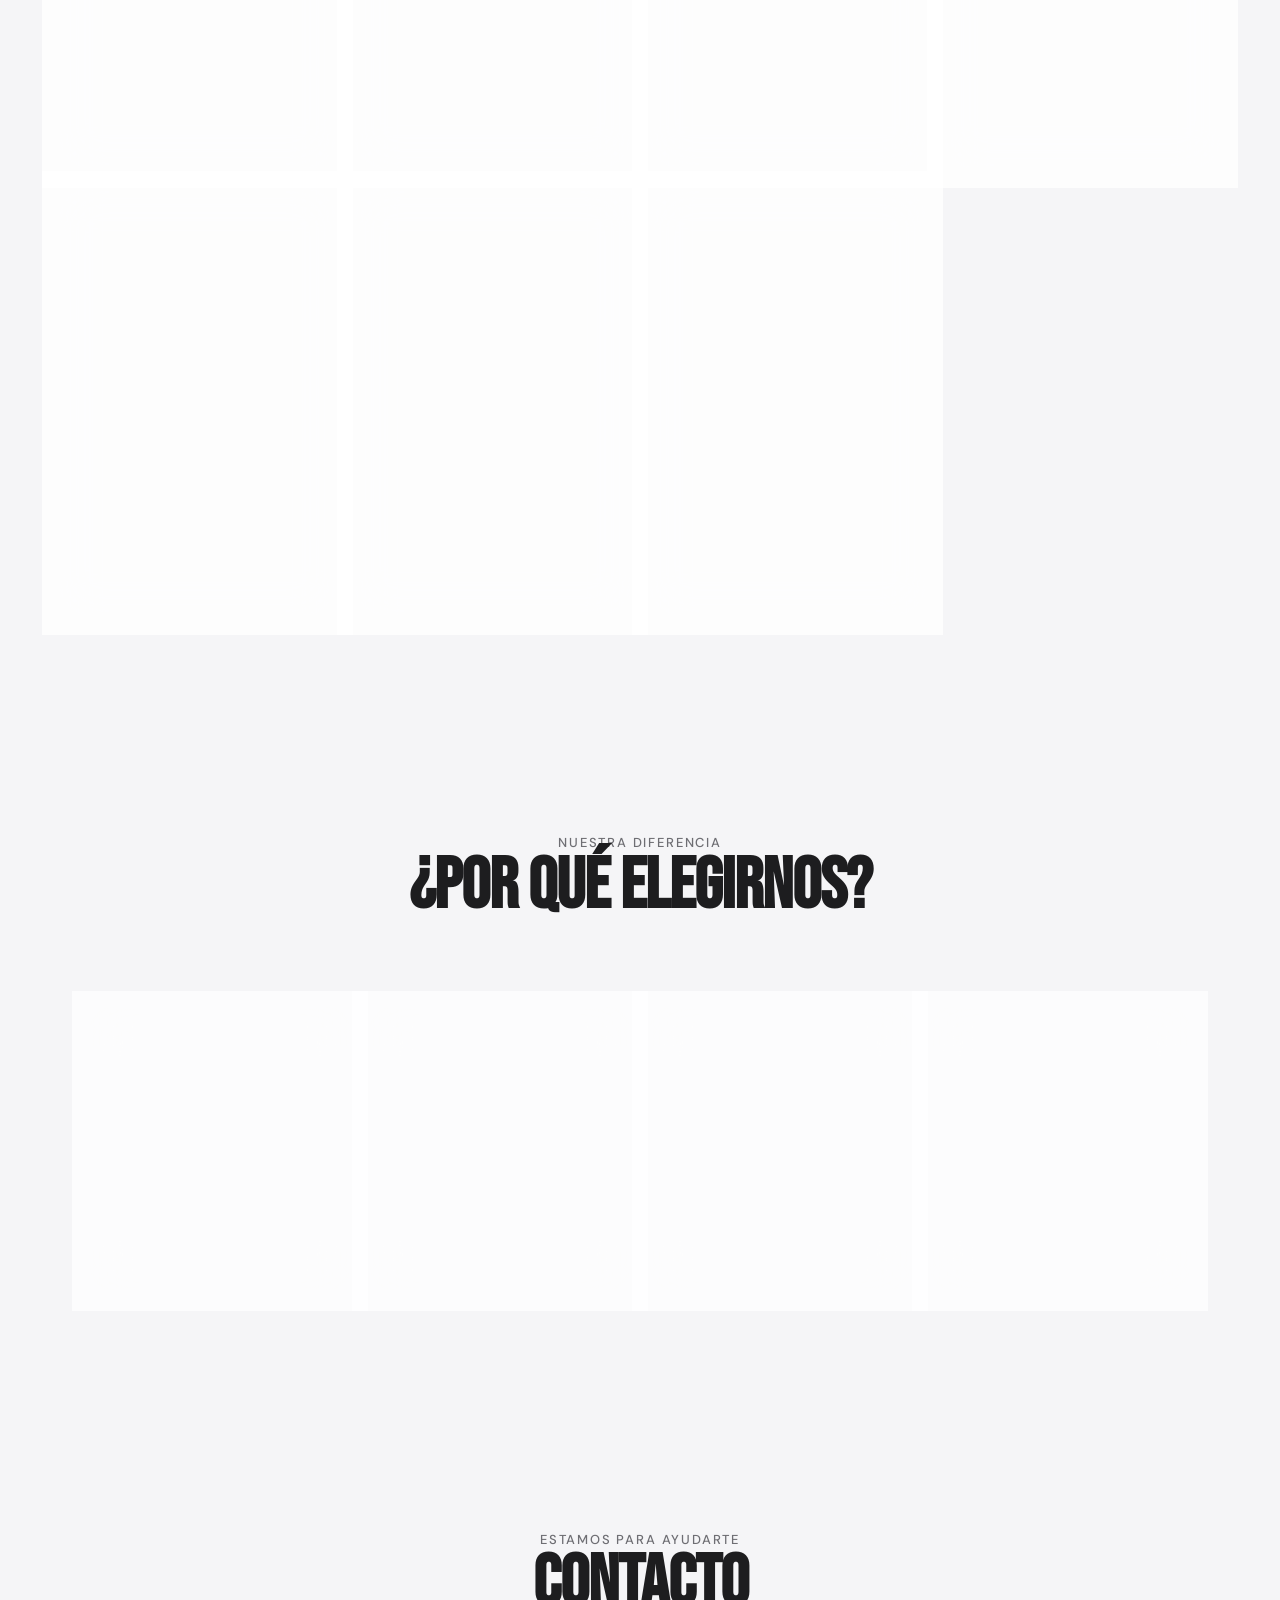
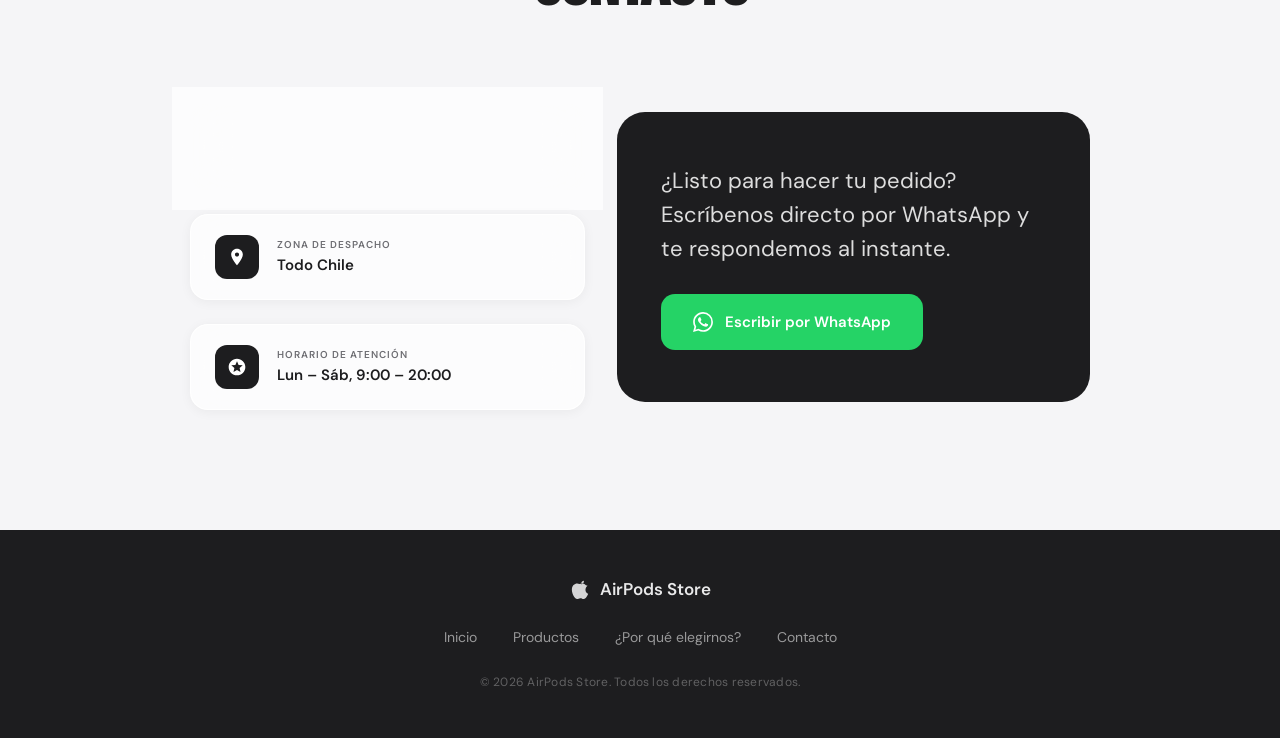
==== commit 719dbbaf: "feat: migrar catálogo de Excel (Google Sheet) a Supabase + panel /admin - Reemplaza la config por Go" ====
--- a/index.html
+++ b/index.html
@@ -184,6 +184,7 @@
   </div>
 
   <div class="swiper csl-swiper">
+    <!-- Fallback hardcodeado: si Supabase responde, loadCatalog() reemplaza estos slides -->
     <div class="swiper-wrapper">
 
       <div class="swiper-slide csl-slide" data-id="airpods-max" data-name="AirPods Max" data-price="26990" data-raw="26990" data-img-scale="0.75" data-desc="Accesorios magnéticos premium compatibles con MagSafe.">
@@ -245,6 +246,7 @@
     <h2 class="productos-titulo">Productos</h2>
     <div class="productos-badge">Desde 3 unidades combinables</div>
   </div>
+  <!-- Fallback hardcodeado: si Supabase responde, loadCatalog() reemplaza estas tarjetas -->
   <div class="productos-grid" id="productosGrid">
 
     <div class="product-card" data-id="apple-watch-ultra-3" data-name="Apple Watch Ultra 3" data-price="29990" data-raw="29990" data-img-scale="0.75" data-desc="El Apple Watch más resistente. Titanio de grado aeroespacial, pantalla Always-On de 49mm y hasta 60 horas de batería.">
@@ -633,6 +635,8 @@
 <script src="https://cdnjs.cloudflare.com/ajax/libs/gsap/3.12.5/ScrollTrigger.min.js"></script>
 <script src="https://cdnjs.cloudflare.com/ajax/libs/gsap/3.12.5/Flip.min.js"></script>
 <script src="https://cdn.jsdelivr.net/npm/swiper@11/swiper-bundle.min.js"></script>
+<script src="https://cdn.jsdelivr.net/npm/@supabase/supabase-js@2"></script>
+<script src="js/supabase-config.js"></script>
 <script src="script.js"></script>
 </body>
 </html>
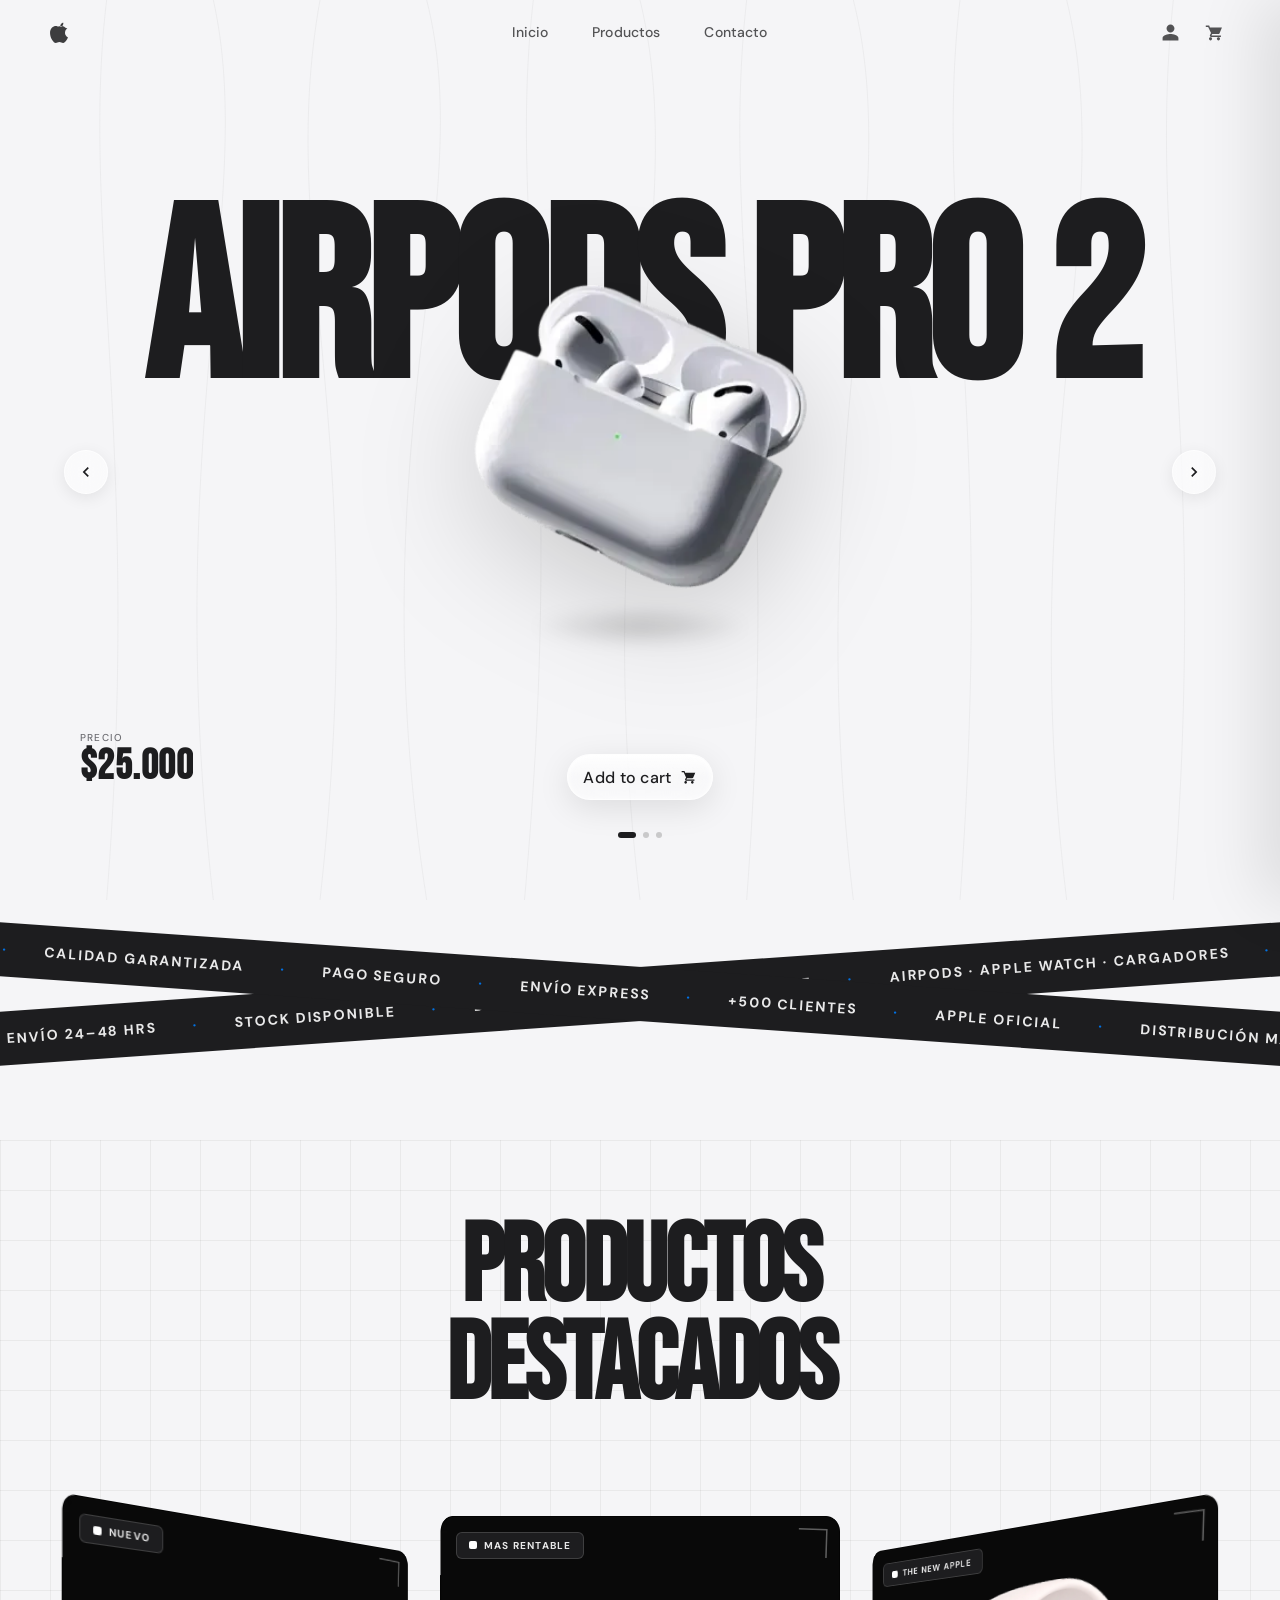
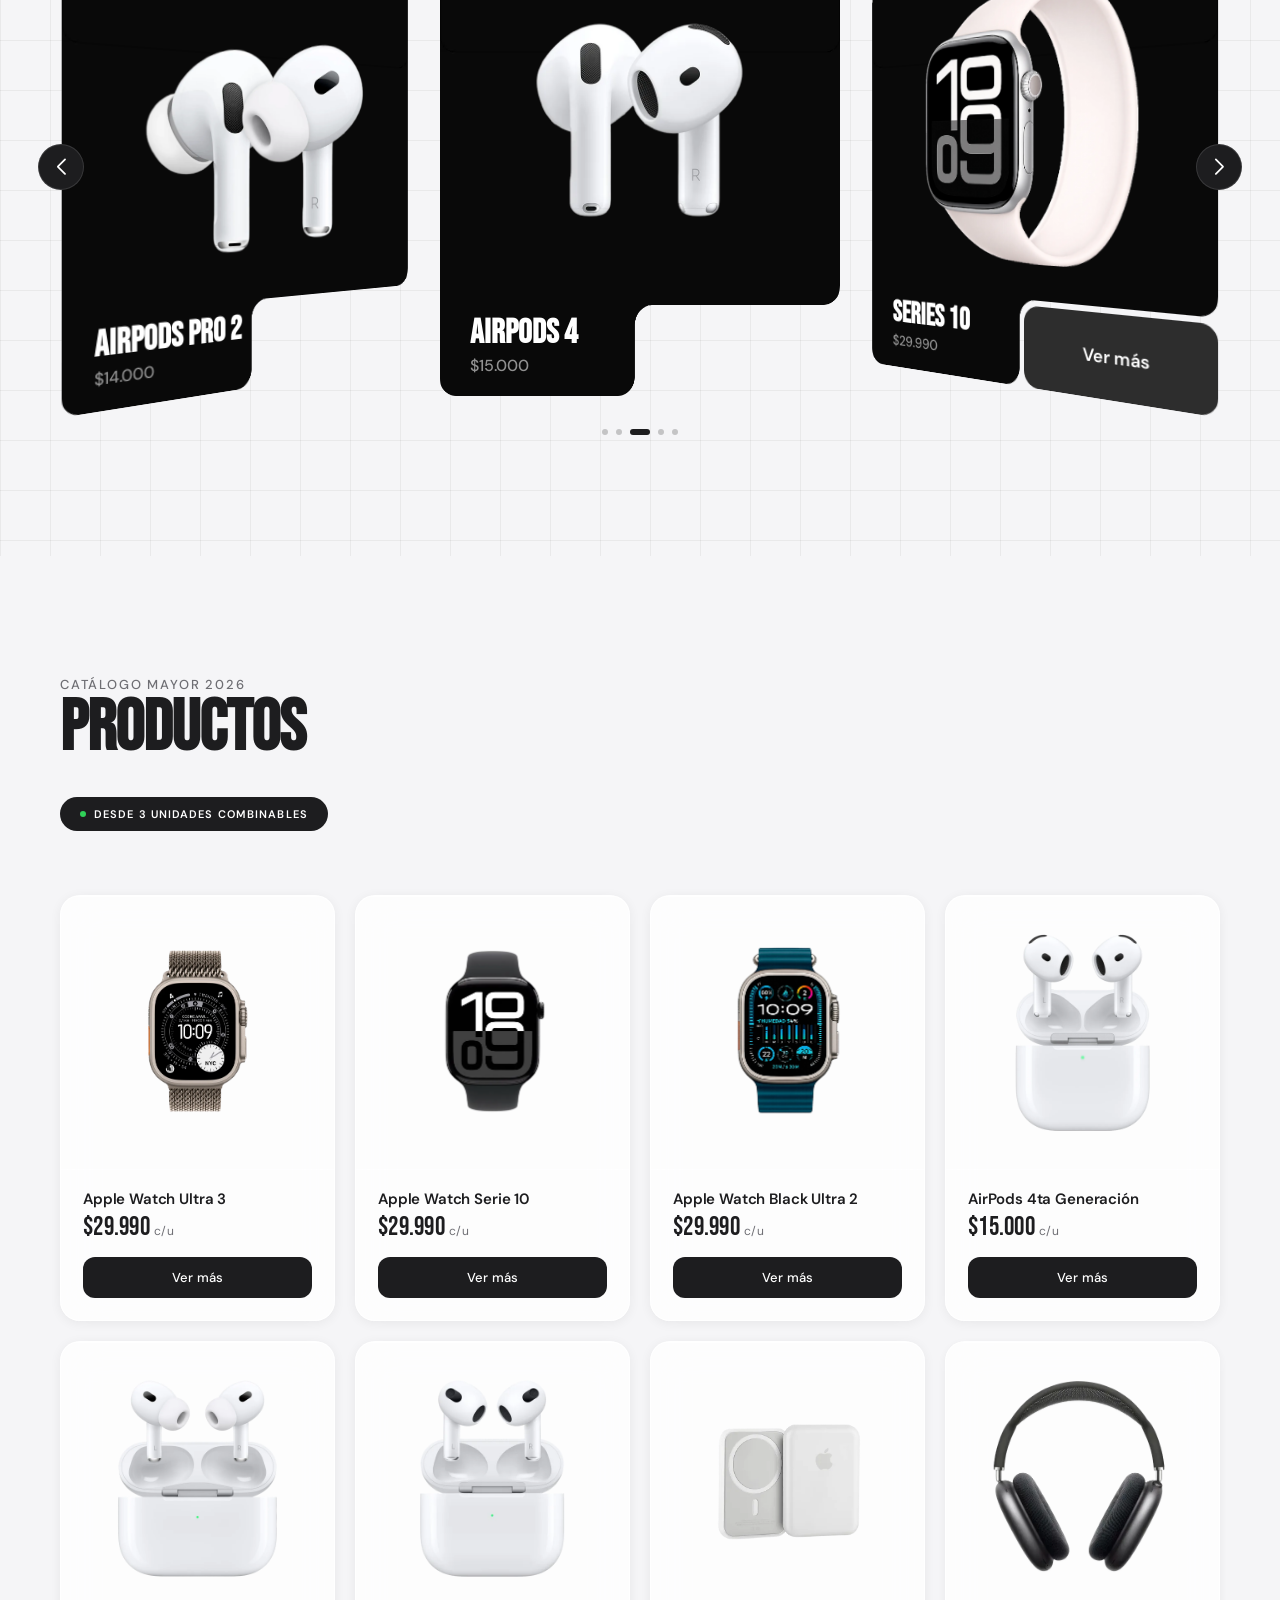
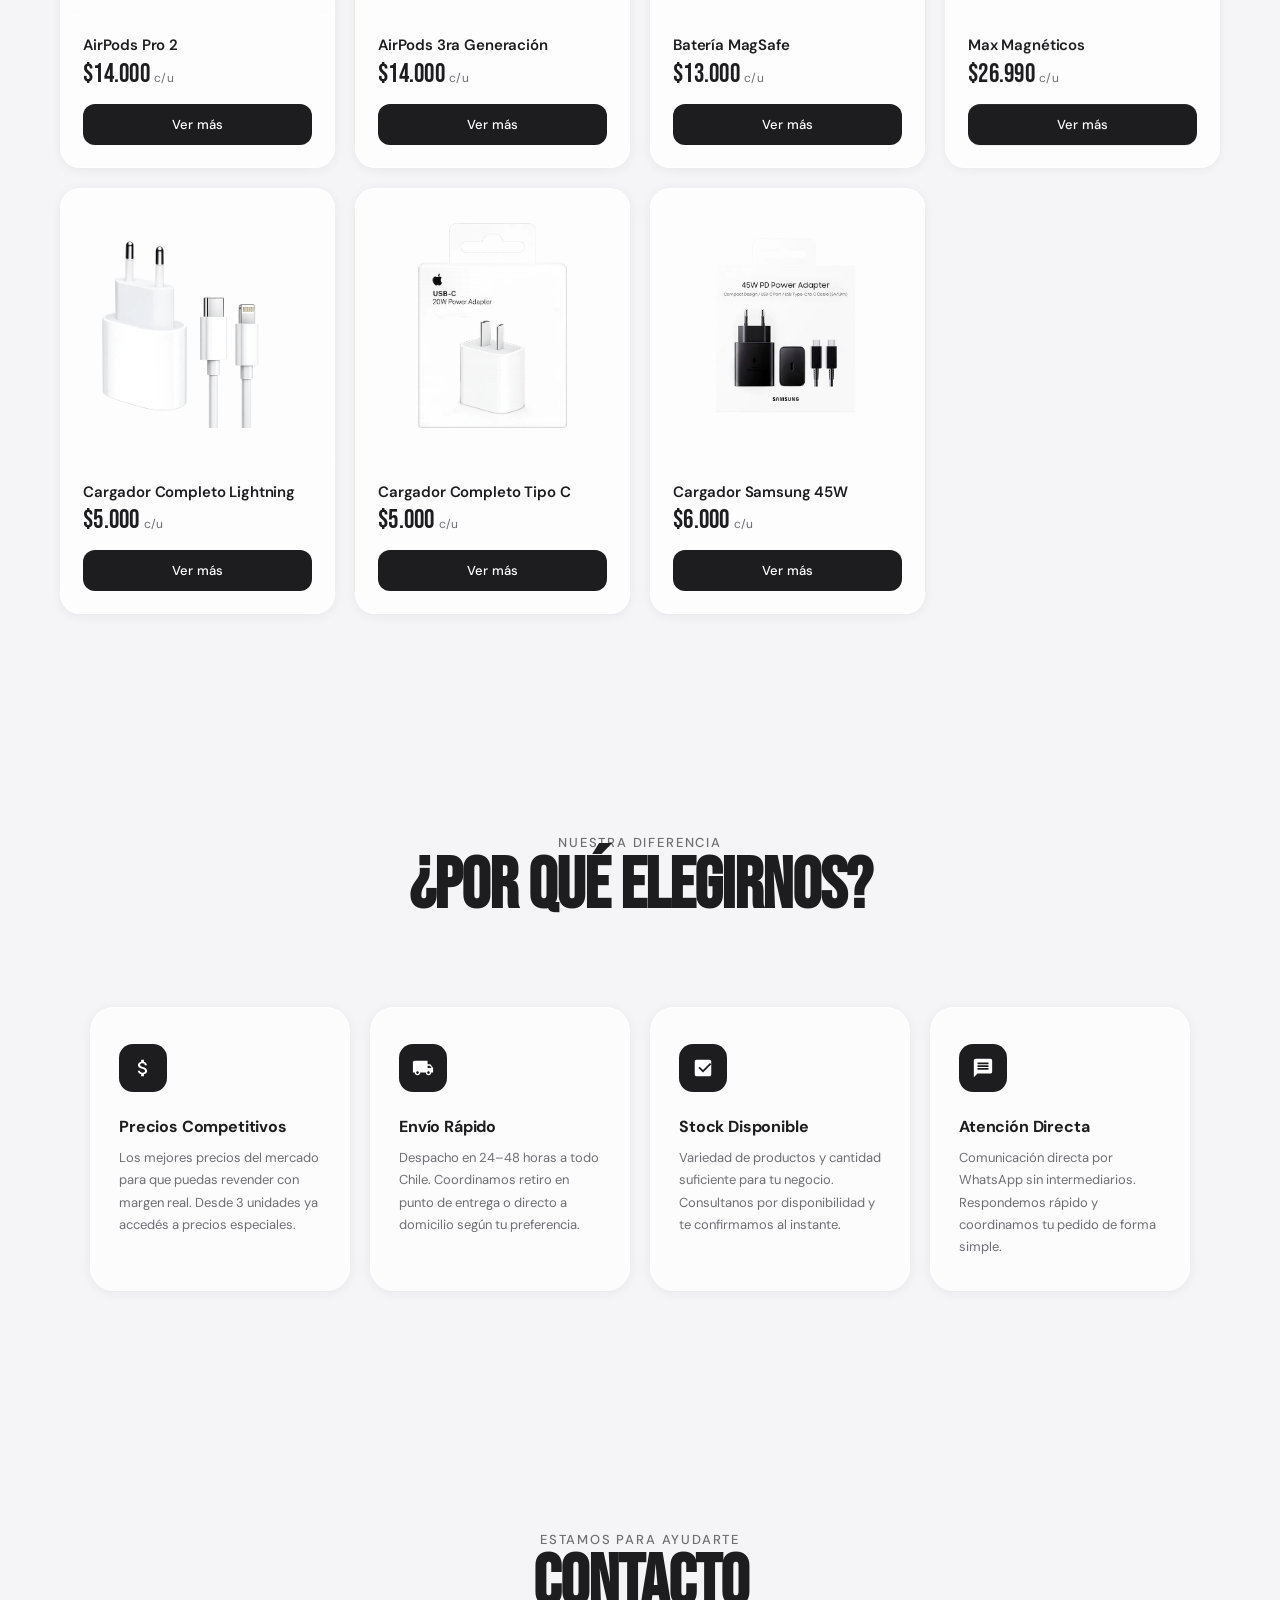
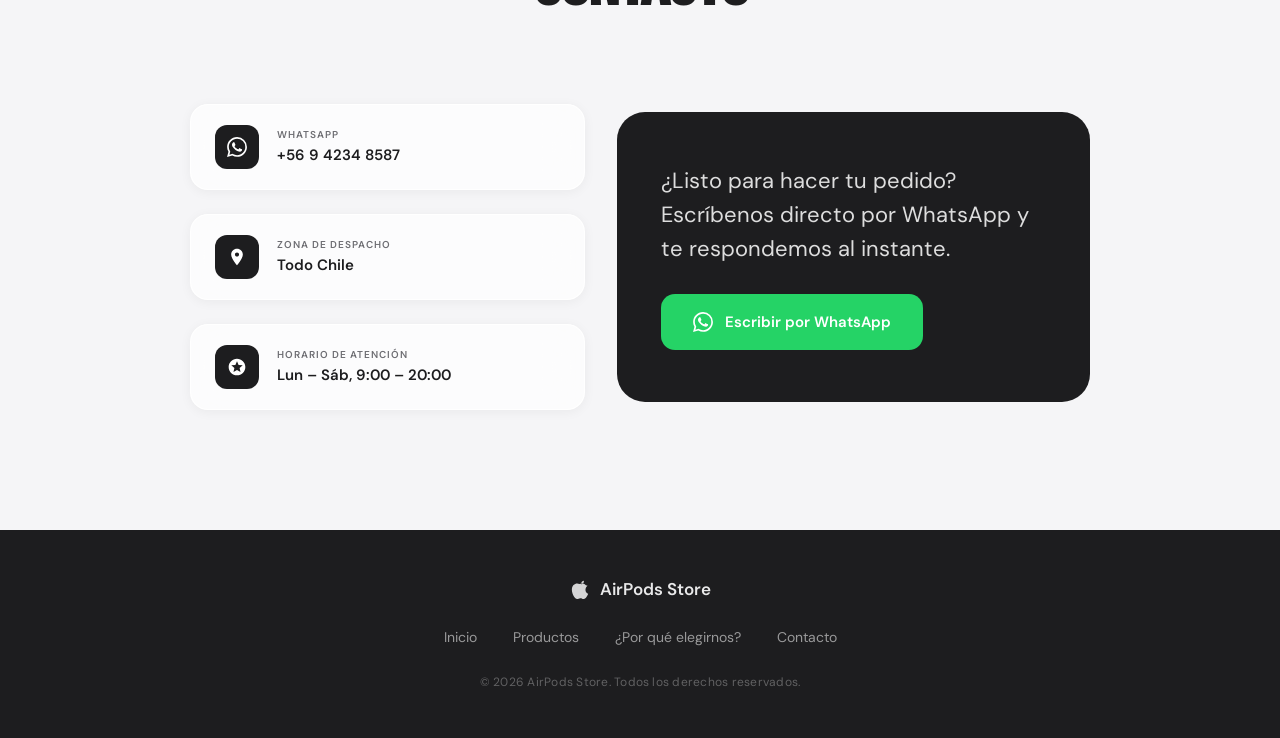
==== commit 52e20b72: "refactor: dividir script.js y admin.js en módulos por responsabilidad script.js → js/store-data, her" ====
--- a/index.html
+++ b/index.html
@@ -637,6 +637,13 @@
 <script src="https://cdn.jsdelivr.net/npm/swiper@11/swiper-bundle.min.js"></script>
 <script src="https://cdn.jsdelivr.net/npm/@supabase/supabase-js@2"></script>
 <script src="js/supabase-config.js"></script>
-<script src="script.js"></script>
+<!-- Tienda (cargar en este orden) -->
+<script src="js/store-data.js"></script>
+<script src="js/hero-carousel.js"></script>
+<script src="js/cart-checkout.js"></script>
+<script src="js/hero-extras.js"></script>
+<script src="js/product-modal.js"></script>
+<script src="js/sections.js"></script>
+<script src="js/main.js"></script>
 </body>
 </html>
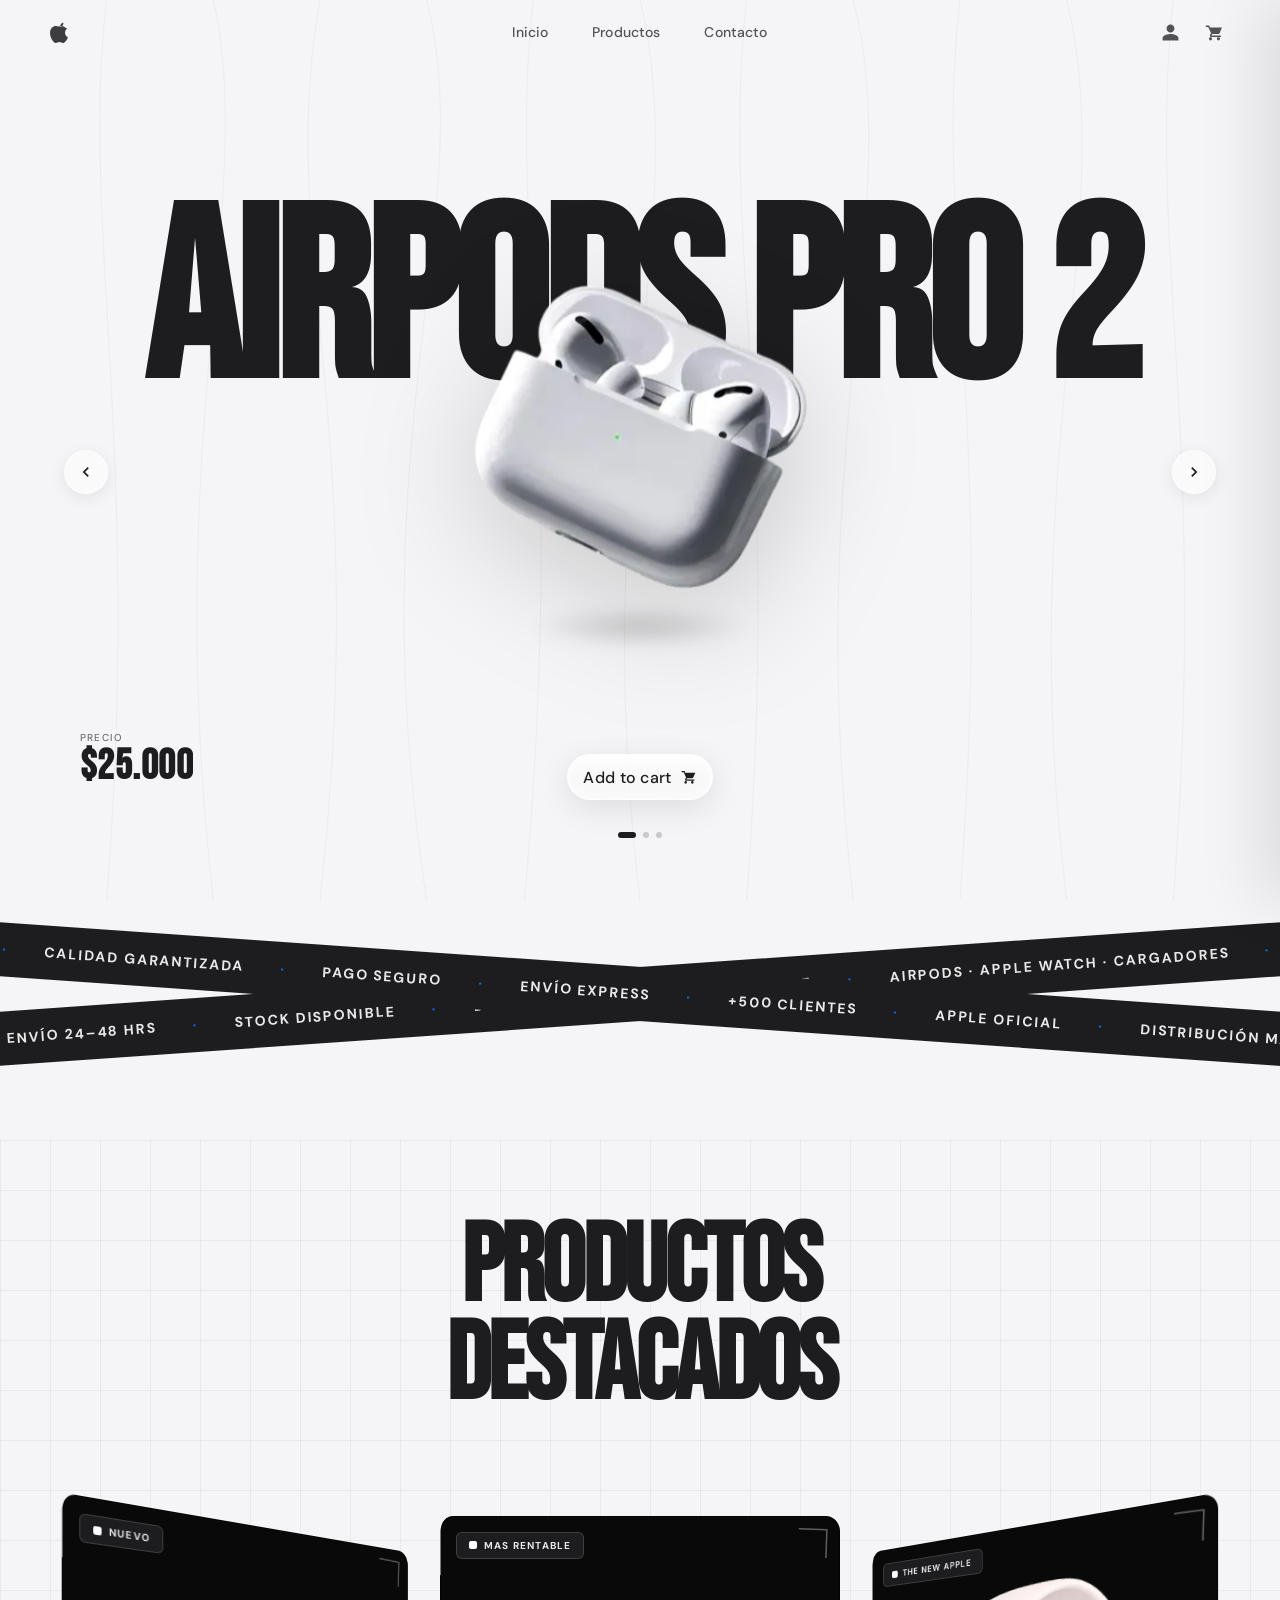
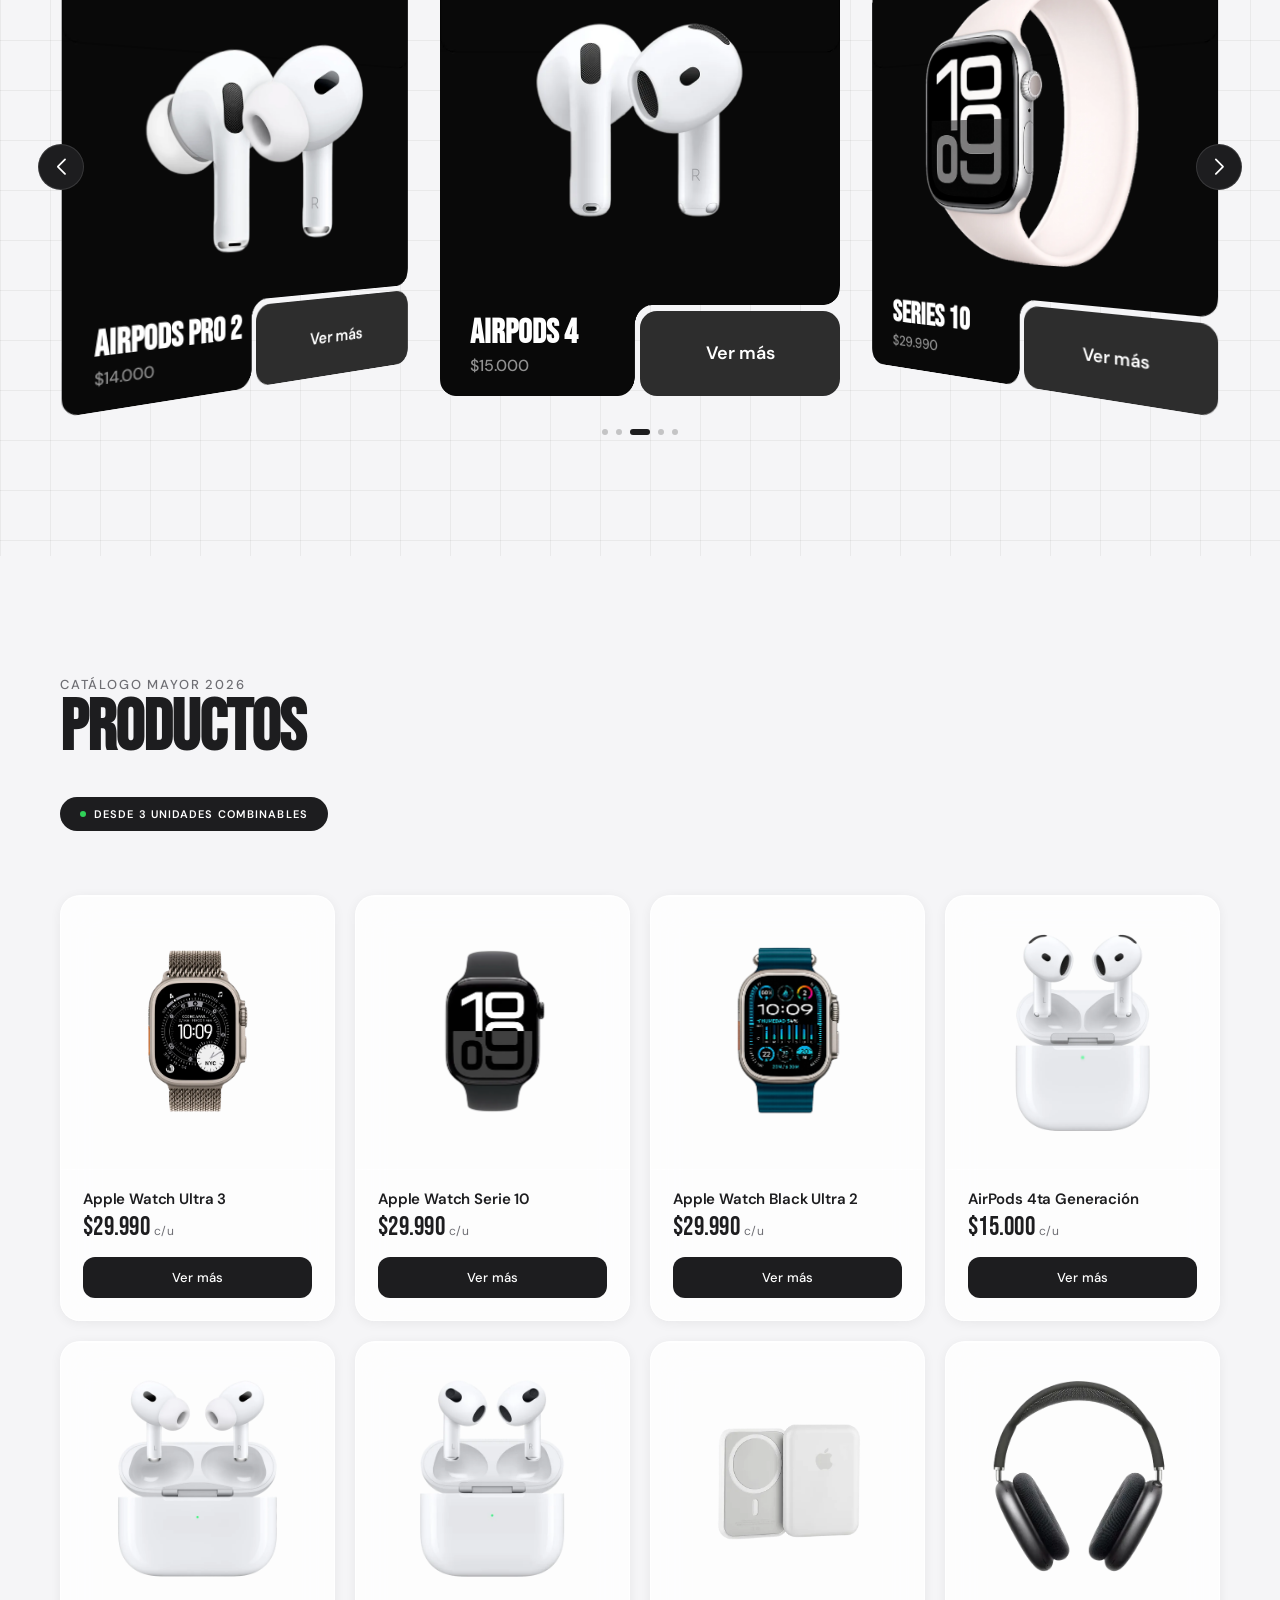
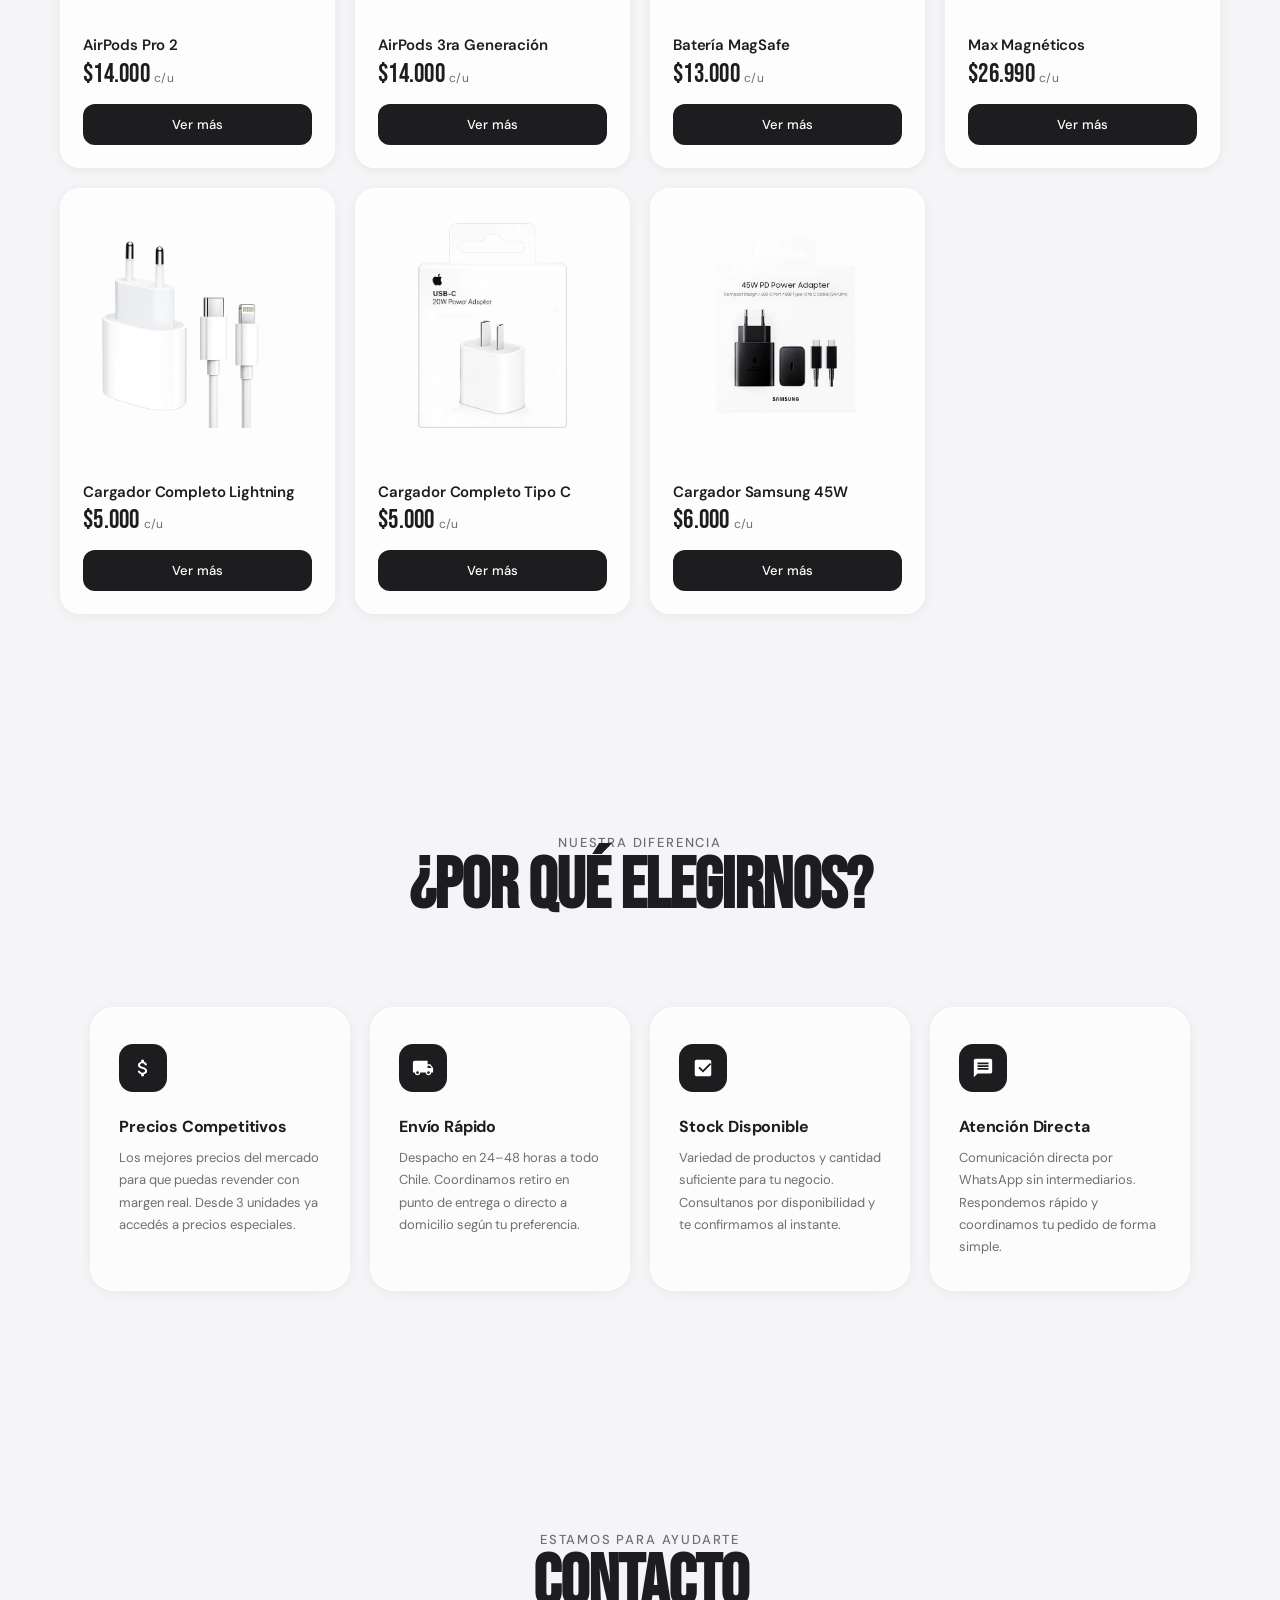
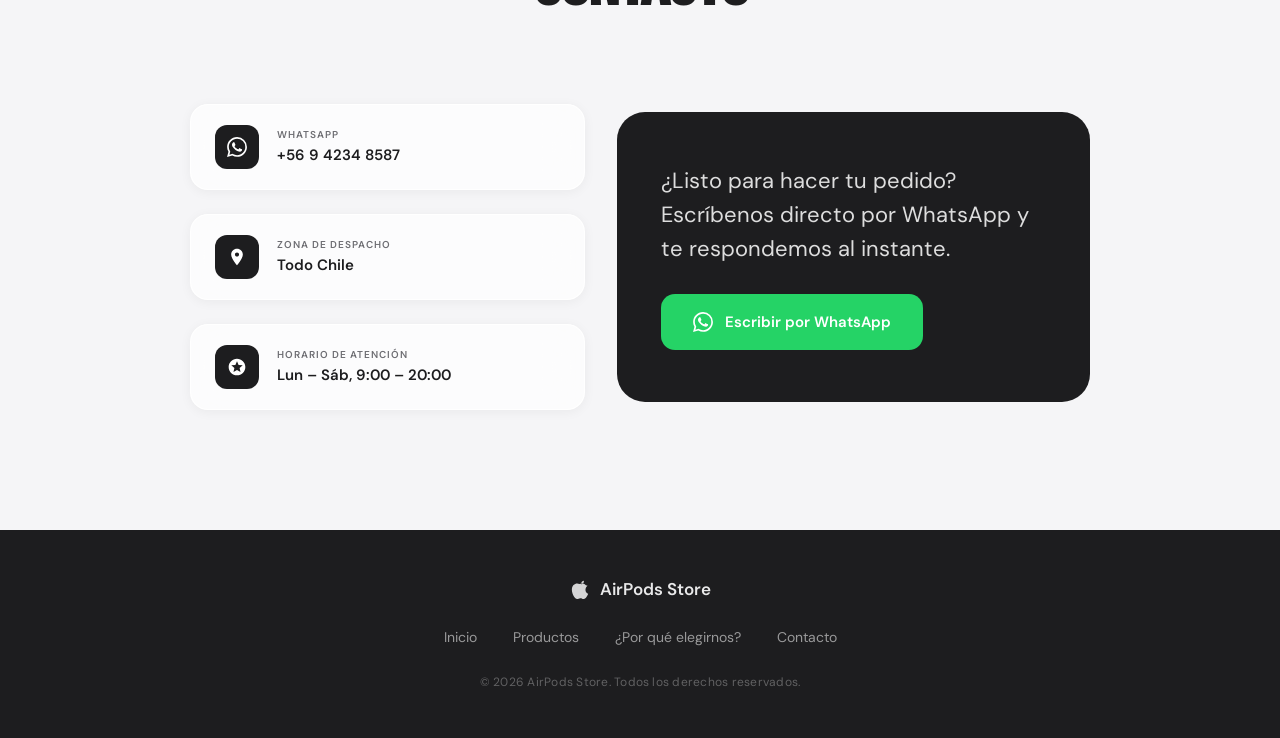
==== commit cabba8a2: "Merge: credenciales Supabase + módulos renombrados Generated-By: PostHog Code Task-Id: 89077ad2-4b88" ====
--- a/index.html
+++ b/index.html
@@ -637,13 +637,13 @@
 <script src="https://cdn.jsdelivr.net/npm/swiper@11/swiper-bundle.min.js"></script>
 <script src="https://cdn.jsdelivr.net/npm/@supabase/supabase-js@2"></script>
 <script src="js/supabase-config.js"></script>
-<!-- Tienda (cargar en este orden) -->
-<script src="js/store-data.js"></script>
-<script src="js/hero-carousel.js"></script>
-<script src="js/cart-checkout.js"></script>
-<script src="js/hero-extras.js"></script>
-<script src="js/product-modal.js"></script>
-<script src="js/sections.js"></script>
-<script src="js/main.js"></script>
+<!-- cargar en este orden -->
+<script src="js/sd.js"></script>
+<script src="js/hc.js"></script>
+<script src="js/cc.js"></script>
+<script src="js/he.js"></script>
+<script src="js/pm.js"></script>
+<script src="js/sc.js"></script>
+<script src="js/mn.js"></script>
 </body>
 </html>
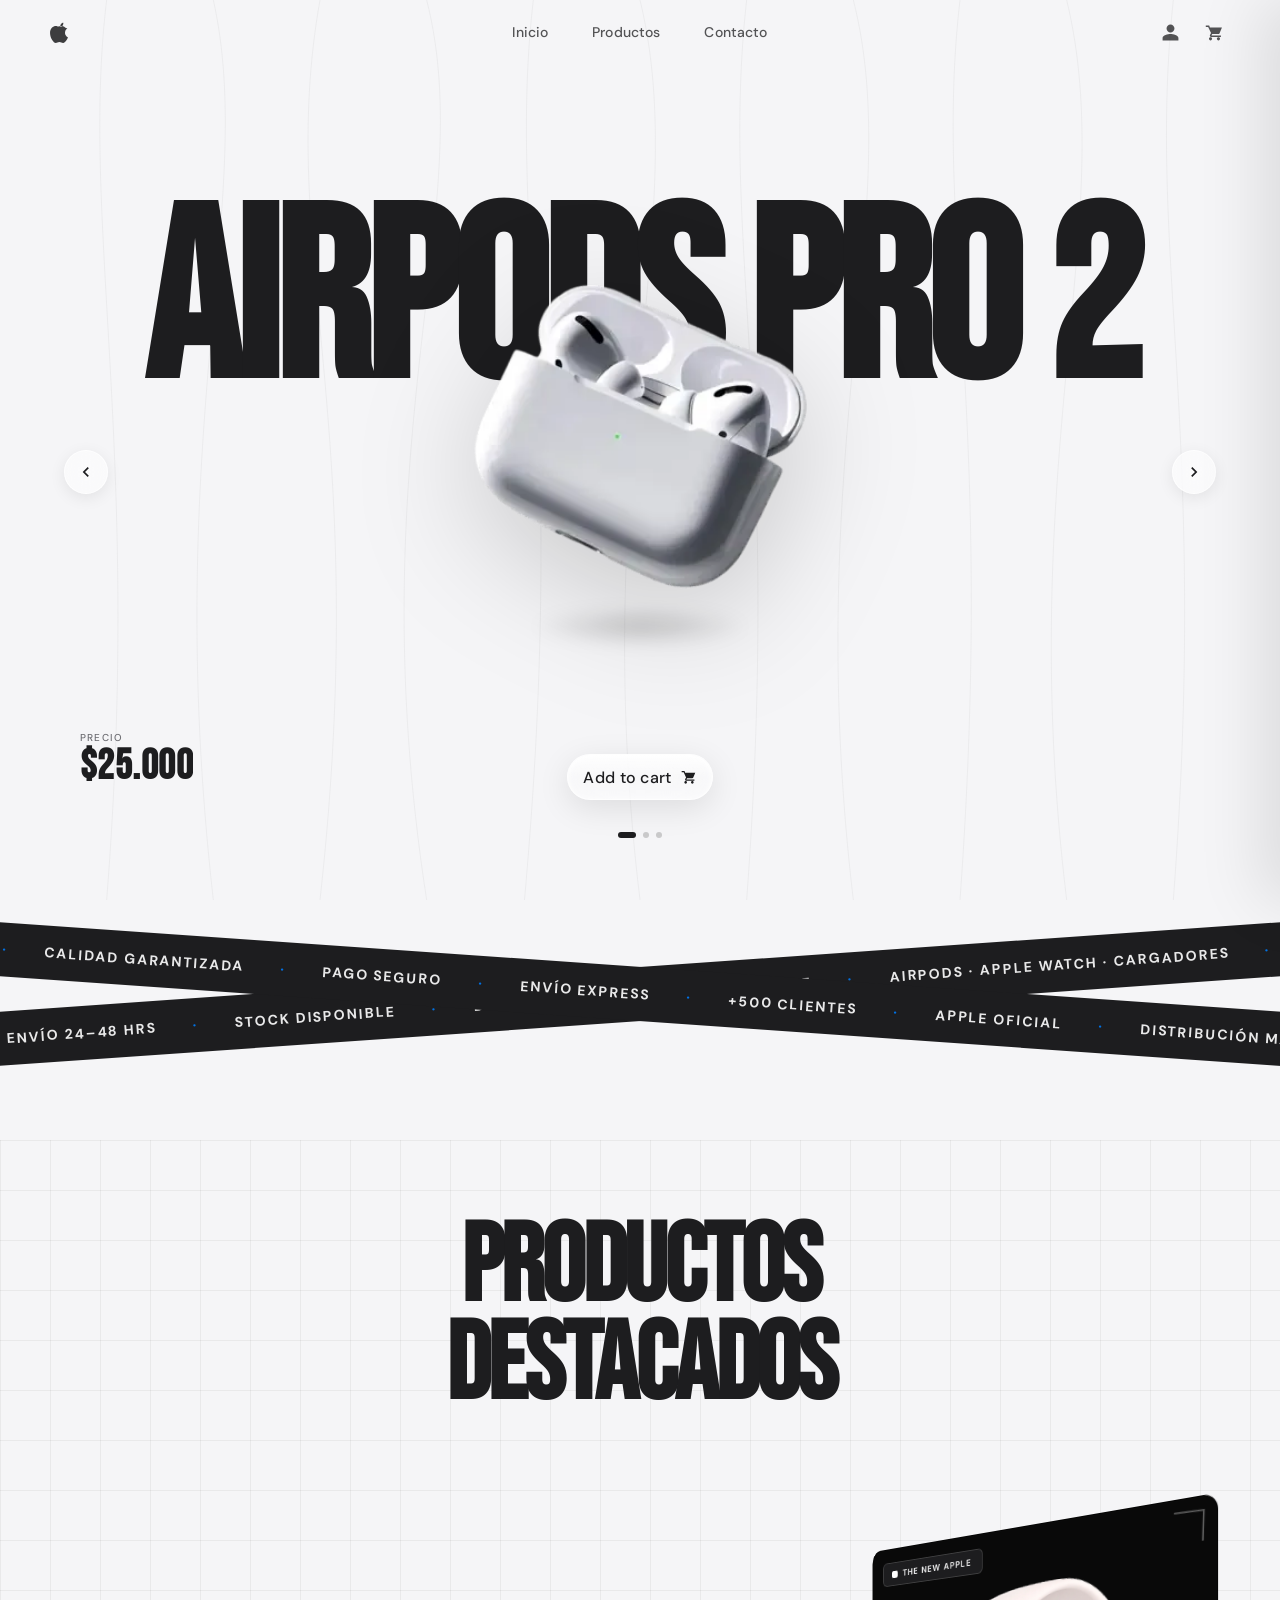
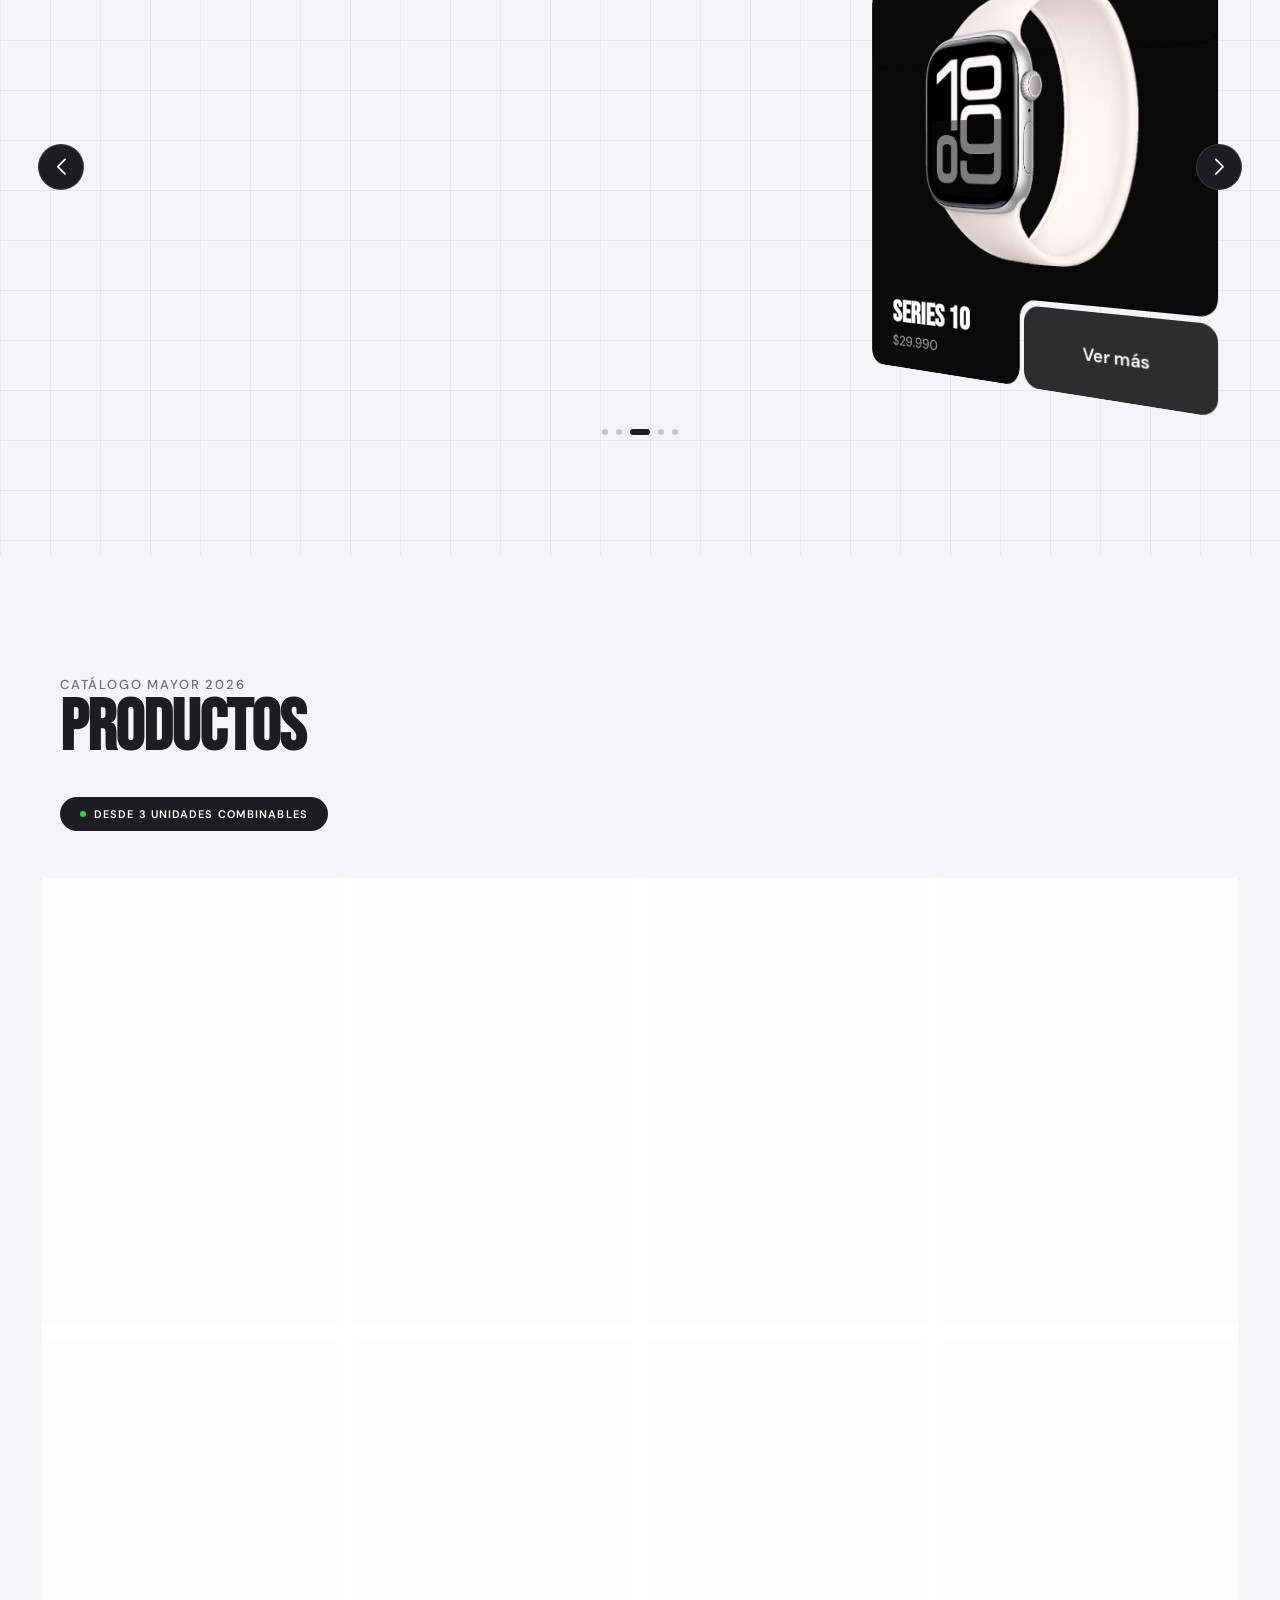
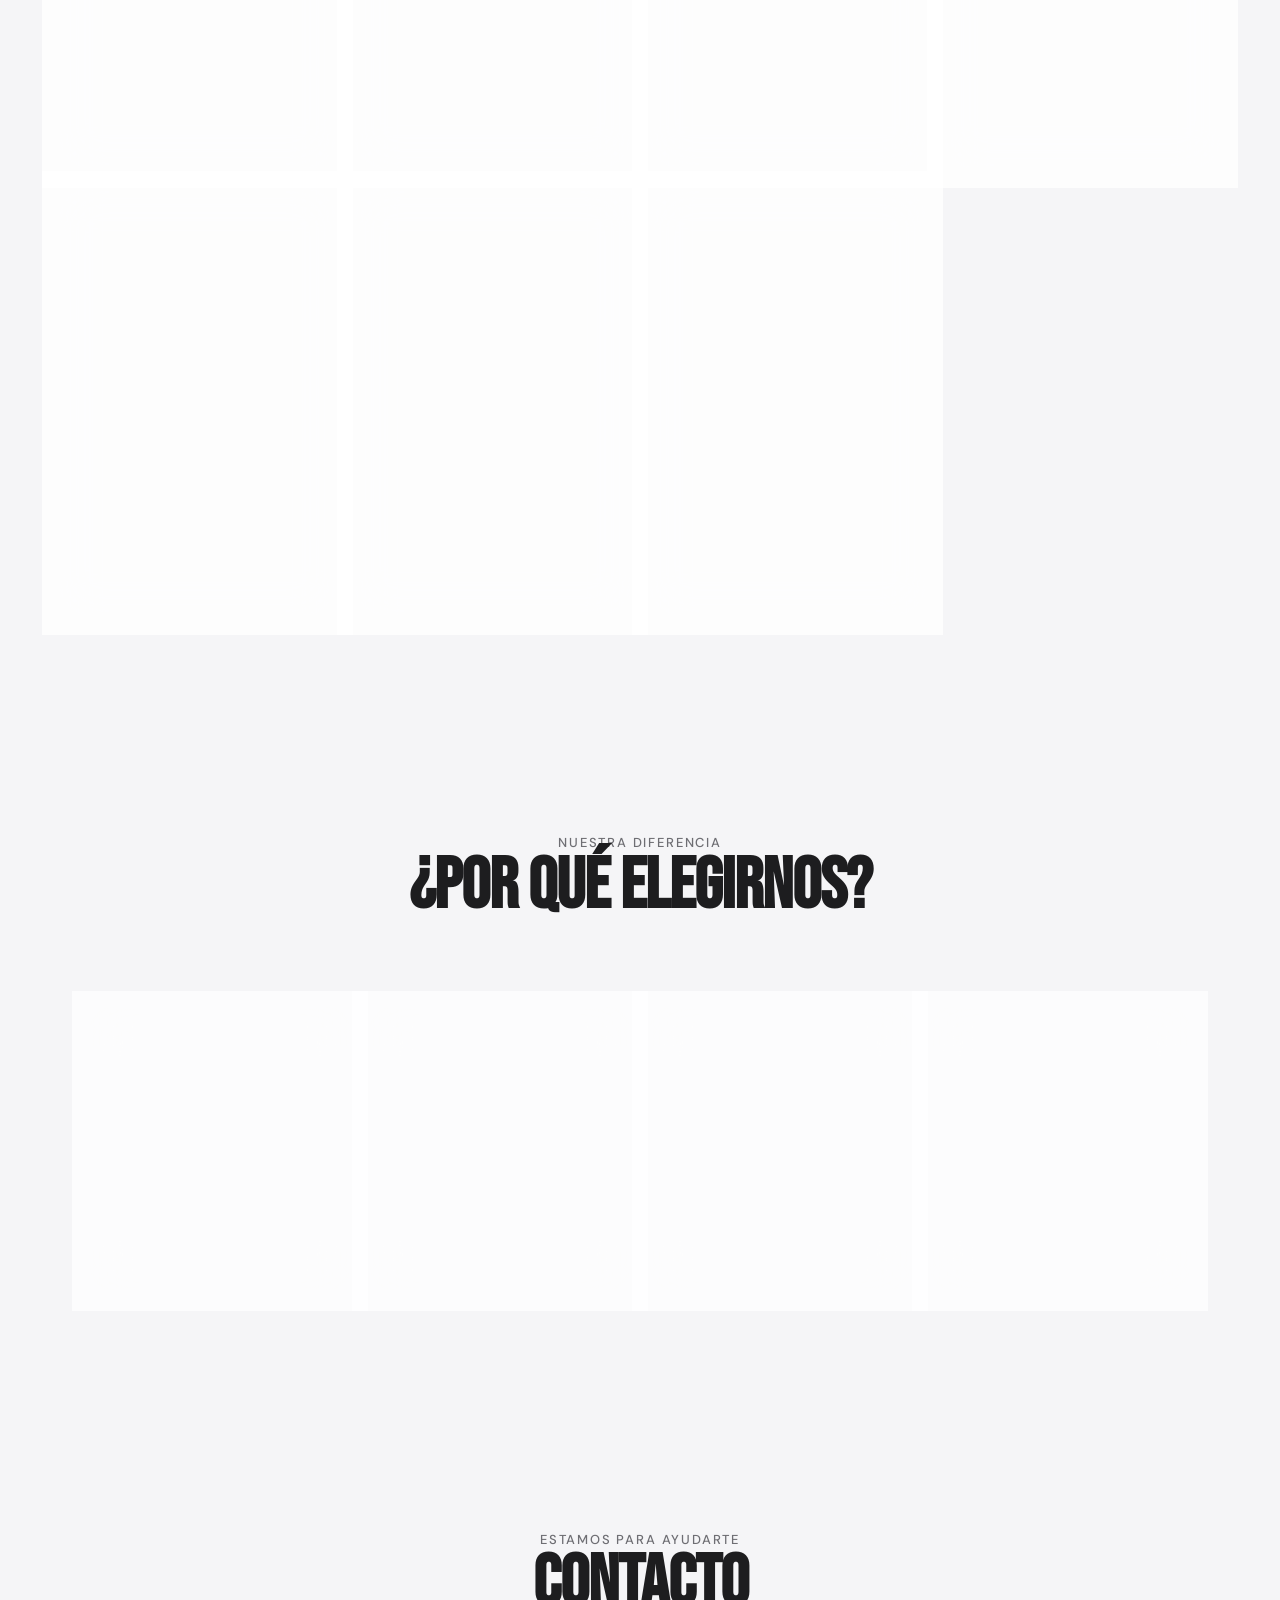
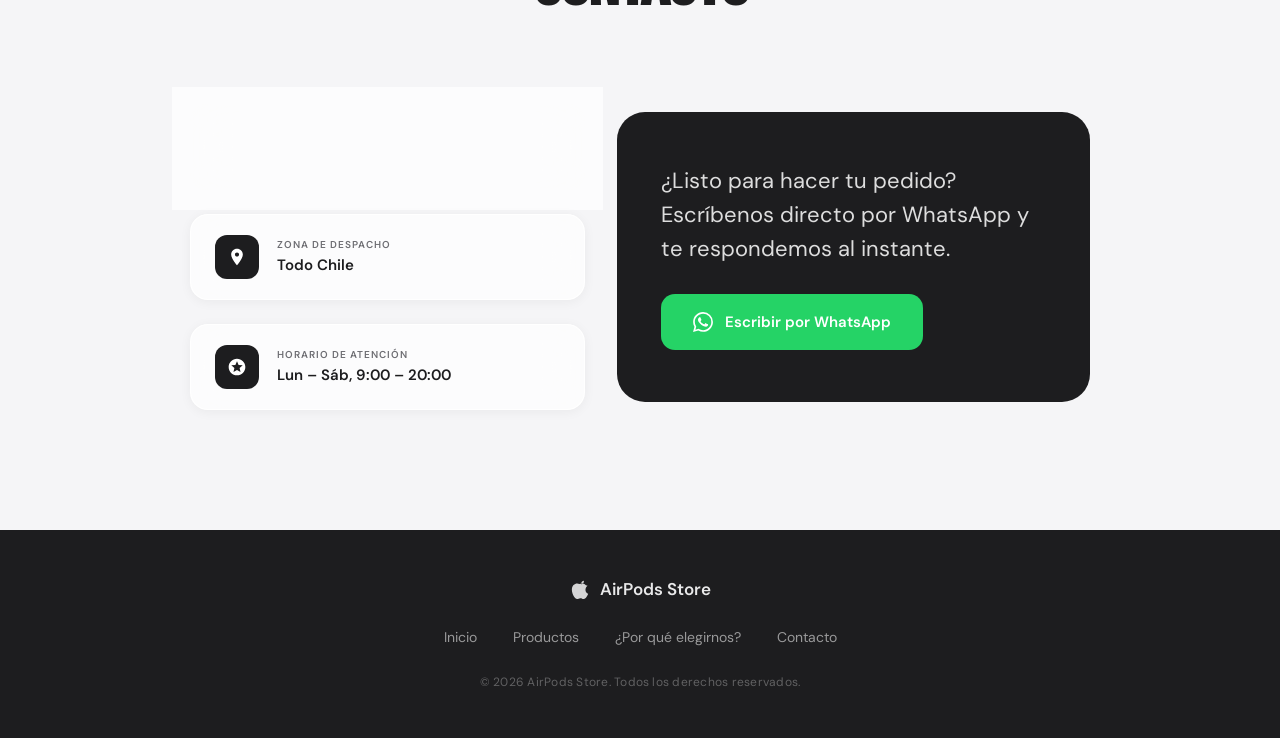
==== commit 57a545c0: "Merge: variantes de color AirPods Max Generated-By: PostHog Code Task-Id: 89077ad2-4b88-4c8c-b69c-7a" ====
--- a/index.html
+++ b/index.html
@@ -471,6 +471,11 @@
   <div class="ppage-info" id="ppageInfo">
     <p class="ppage-name" id="ppageName"></p>
     <p class="ppage-desc" id="ppageDesc"></p>
+    <div class="ppage-colors" id="ppageColors" style="display:none">
+      <span class="ppage-colors-label">Color: <span id="ppageColorName"></span></span>
+      <div class="ppage-colors-row" id="ppageColorsRow"></div>
+      <span class="ppage-color-hint" id="ppageColorHint">Seleccioná tu color</span>
+    </div>
     <div id="ppageTierWrap">
       <p class="ppage-tier-label">Precio</p>
       <div class="ppage-tier-selected" id="ppageTierSelected">
--- a/style.css
+++ b/style.css
@@ -532,3 +532,22 @@
   .checkout-item-subtotal{min-width:60px;font-size:13px}
   .checkout-total-amount{font-size:22px}
 }
+
+/* ══ Variantes de color ══ */
+.card-colors{display:flex;flex-wrap:wrap;gap:5px;justify-content:center;margin:6px 0 2px}
+.card-color-dot{width:14px;height:14px;border-radius:50%;flex-shrink:0;overflow:hidden;display:flex;align-items:center;justify-content:center;box-shadow:0 0 0 1px rgba(0,0,0,.08)}
+.card-color-dot img{width:100%;height:100%;object-fit:cover;border-radius:50%}
+
+.ppage-colors{display:flex;flex-direction:column;gap:8px;margin:4px 0 2px}
+.ppage-colors-label{font-family:'DM Sans',sans-serif;font-size:13px;font-weight:500;color:#6e6e73}
+.ppage-colors-label span{color:#111;font-weight:600}
+.ppage-colors-row{display:flex;gap:10px;flex-wrap:wrap}
+.ppage-color-swatch{width:34px;height:34px;border-radius:50%;border:2px solid transparent;cursor:pointer;padding:0;outline:none;overflow:hidden;transition:transform .2s cubic-bezier(.34,1.56,.64,1),border-color .2s,box-shadow .2s;box-shadow:0 0 0 1px rgba(0,0,0,.1)}
+.ppage-color-swatch img{width:100%;height:100%;object-fit:cover;border-radius:50%;display:block}
+.ppage-color-swatch:hover{transform:scale(1.15)}
+.ppage-color-swatch.active{border-color:#111;box-shadow:0 0 0 2px #fff,0 0 0 4px #111}
+.ppage-color-hint{display:none;font-size:12px;font-weight:600;color:#ff3b30;margin-top:2px}
+.ppage-color-hint.show{display:block}
+@keyframes shakeColor{0%,100%{transform:translateX(0)}20%,60%{transform:translateX(-8px)}40%,80%{transform:translateX(8px)}}
+.ppage-colors-row.shake{animation:shakeColor .5s ease;border:1.5px solid #ff3b30;border-radius:12px;padding:6px;margin:-6px}
+.cart-item-color{display:inline-block;background:rgba(0,0,0,.05);border-radius:6px;padding:1px 6px;font-size:10px;font-weight:600;color:#6e6e73;vertical-align:middle}
